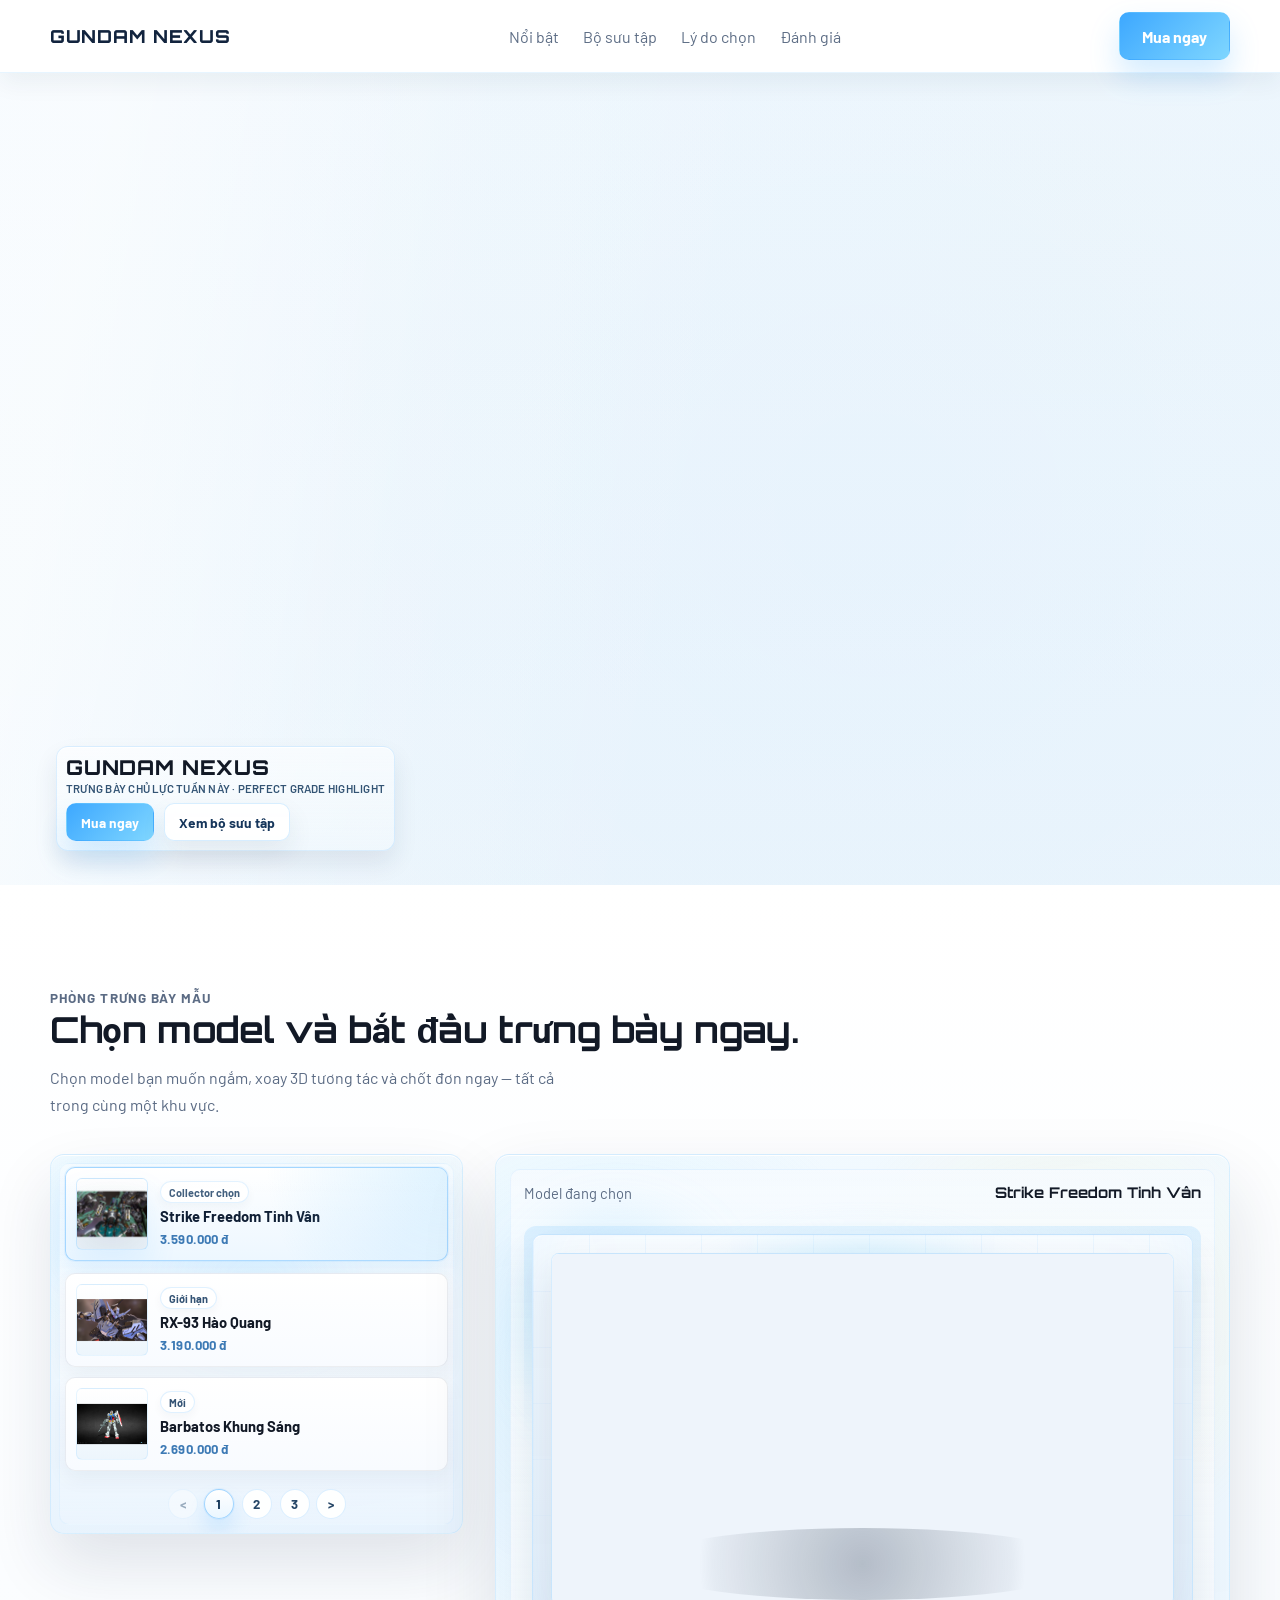
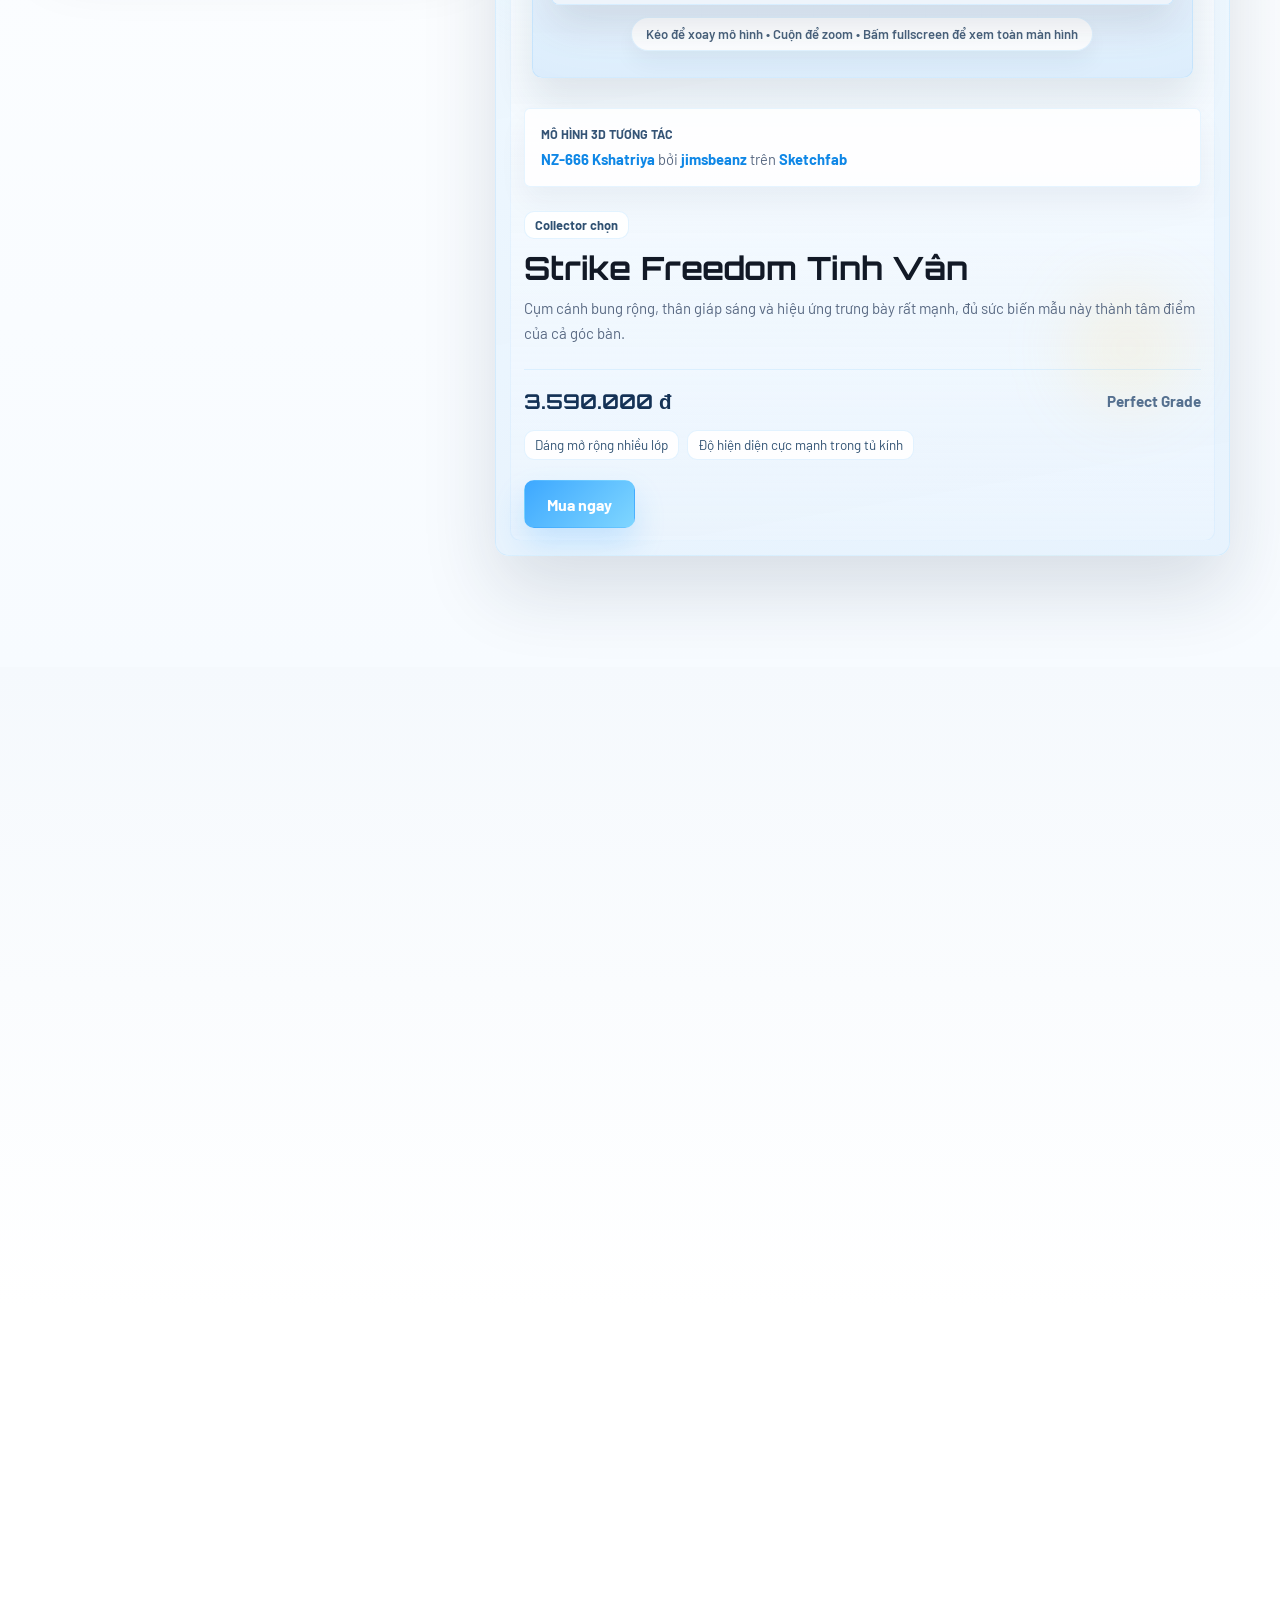
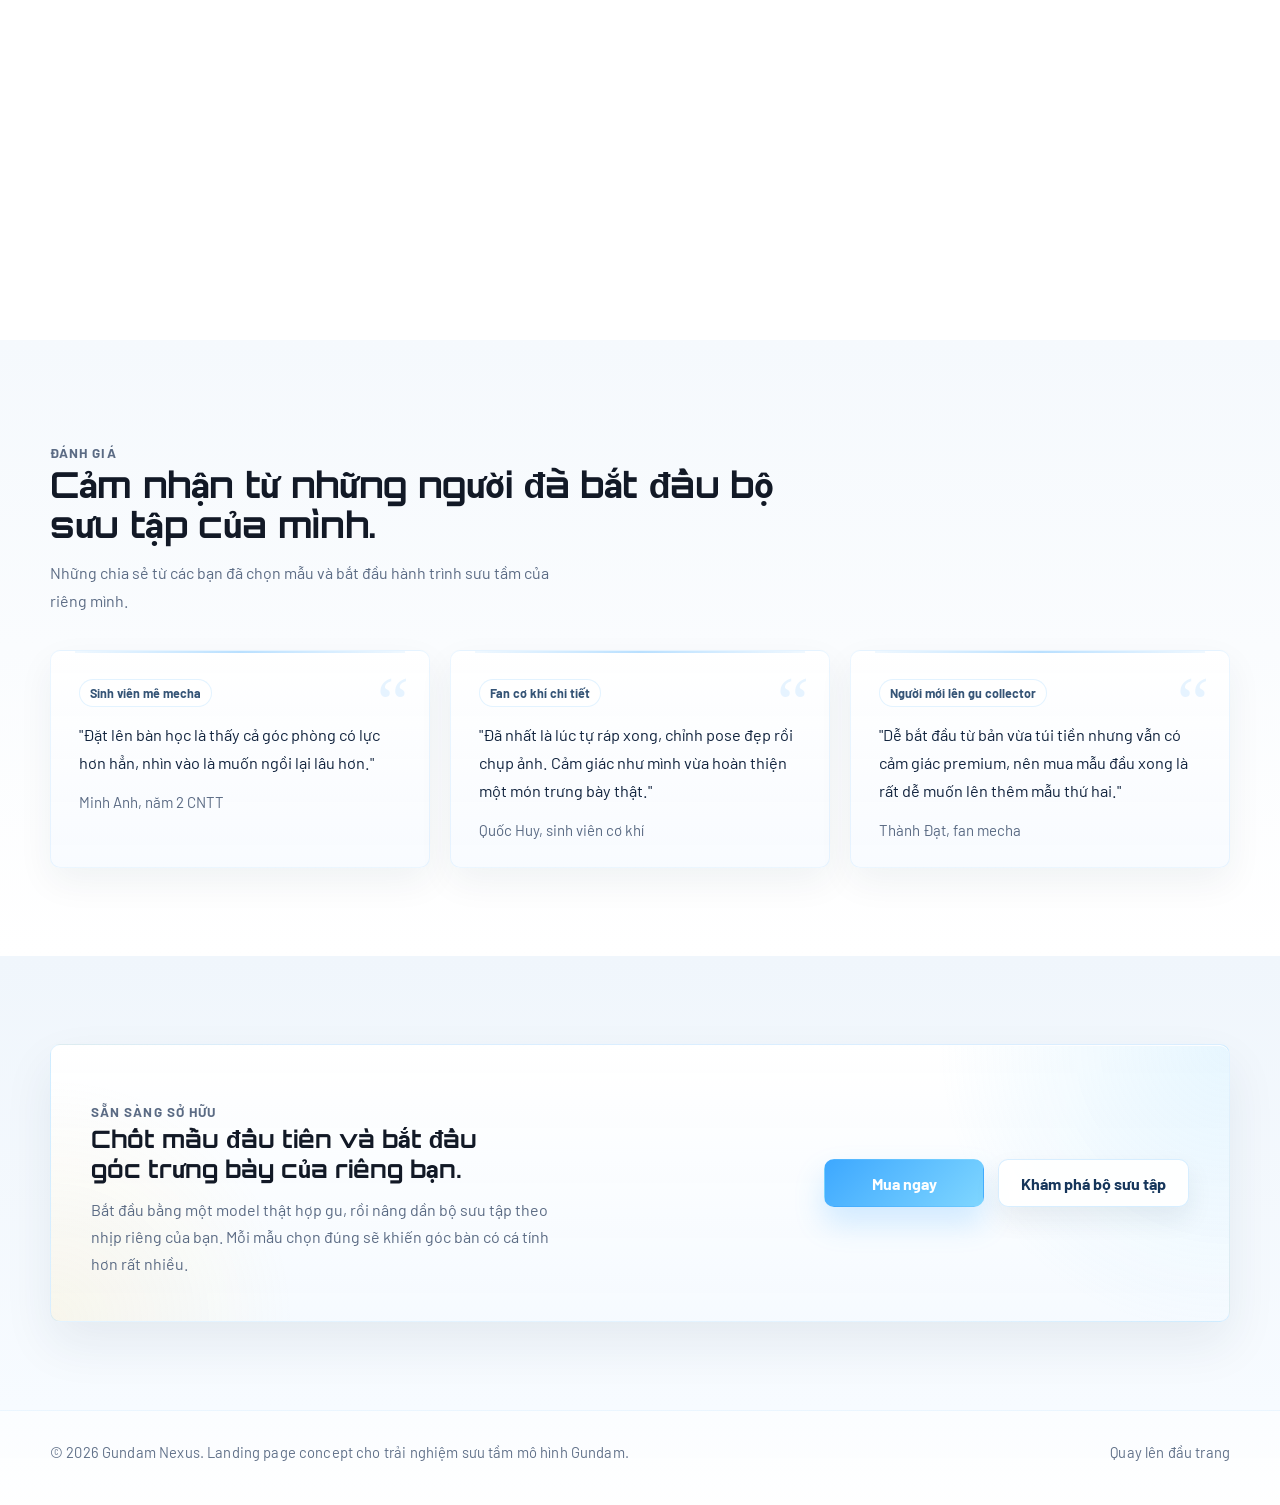
==== index.html @ eeaff1dd "Initial commit: Gundam Landing Page with full UI/UX polish" ====
<!DOCTYPE html>
<html lang="vi">
<head>
  <meta charset="UTF-8">
  <meta name="viewport" content="width=device-width, initial-scale=1.0">
  <meta name="description" content="Landing page trưng bày mô hình Gundam với phong cách futuristic, premium và đậm chất collector.">
  <title>Gundam Nexus | Premium Model Landing Page</title>
  <link rel="preconnect" href="https://fonts.googleapis.com">
  <link rel="preconnect" href="https://fonts.gstatic.com" crossorigin>
  <link href="https://fonts.googleapis.com/css2?family=Barlow:wght@400;500;600;700;800&family=Orbitron:wght@500;700;800&display=swap" rel="stylesheet">
  <link rel="stylesheet" href="./css/base.css">
  <link rel="stylesheet" href="./css/layout.css">
  <link rel="stylesheet" href="./css/components.css">
  <link rel="stylesheet" href="./css/animations.css">
  <link rel="stylesheet" href="./css/responsive.css">
</head>
<body>
  <div class="site-shell">
    <header class="site-header">
      <div class="container site-header__inner">
        <a class="brand" href="#hero">Gundam Nexus</a>
        <nav class="main-nav" aria-label="Điều hướng chính">
          <a href="#featured">Nổi bật</a>
          <a href="#collections">Bộ sưu tập</a>
          <a href="#benefits">Lý do chọn</a>
          <a href="#testimonials">Đánh giá</a>
        </nav>
        <a class="button button--primary" href="#cta">Mua ngay</a>
      </div>
    </header>

    <main>
      <section class="hero section" id="hero">
        <div class="container hero__grid">
          <div class="hero__cta-cluster" aria-label="Điều hướng nhanh Hero">
            <h1 class="hero__headline">Gundam Nexus</h1>
            <p class="hero__cta-meta">Trưng bày chủ lực tuần này · Perfect Grade Highlight</p>
            <div class="hero__actions">
              <a class="button button--primary" href="#cta">Mua ngay</a>
              <a class="button button--secondary" href="#collections">Xem bộ sưu tập</a>
            </div>
          </div>
        </div>

        <div class="hero__showcase-backdrop" aria-hidden="true">
          <iframe
            class="hero__showcase-iframe"
            title="Low Poly - Cybernetic Fenrir Son of Loki"
            frameborder="0"
            allowfullscreen
            mozallowfullscreen="true"
            webkitallowfullscreen="true"
            allow="autoplay; fullscreen; xr-spatial-tracking"
            xr-spatial-tracking
            execution-while-out-of-viewport
            execution-while-not-rendered
            web-share
            loading="lazy"
            referrerpolicy="strict-origin-when-cross-origin"
            src="https://sketchfab.com/models/04b059ecde0e46f2a2b7c4b62b49a3e3/embed?autostart=1&preload=1&ui_hint=0&scrollwheel=0"
          ></iframe>
        </div>

        <div class="hero__showcase-wash" aria-hidden="true"></div>
      </section>

      <section class="featured section" id="featured">
        <div class="container">
          <div class="section-heading product-section__heading">
            <p class="eyebrow">Phòng trưng bày mẫu</p>
            <h2>Chọn model và bắt đầu trưng bày ngay.</h2>
            <p>Chọn model bạn muốn ngắm, xoay 3D tương tác và chốt đơn ngay — tất cả trong cùng một khu vực.</p>
          </div>

          <div class="product-showroom">
            <div class="product-showroom__grid-panel">
              <div class="product-grid" id="product-grid" aria-label="Danh sách mô hình Gundam"></div>
              <nav class="product-pagination" aria-label="Điều hướng danh sách mô hình">
                <button class="product-pagination__arrow" id="product-page-prev" type="button" aria-label="Trang trước">&lt;</button>
                <div class="product-pagination__pages" id="product-pagination-pages" role="list" aria-label="Danh sách trang"></div>
                <button class="product-pagination__arrow" id="product-page-next" type="button" aria-label="Trang sau">&gt;</button>
              </nav>
            </div>

            <aside class="product-preview" id="product-preview" aria-live="polite">
              <div class="product-preview__frame">
                <div class="product-preview__glow product-preview__glow--blue"></div>
                <div class="product-preview__glow product-preview__glow--warm"></div>

                <div class="product-preview__header">
                  <span>Model đang chọn</span>
                  <strong id="preview-header-name">Strike Freedom Tinh Vân</strong>
                </div>

                <div class="product-preview__visual">
                  <div class="product-preview__stage">
                    <div class="product-preview__panel-lines"></div>
                    <div class="product-preview__spotlight"></div>

                    <div class="product-preview__viewer-shell sketchfab-embed-wrapper" id="preview-viewer-shell">
                      <div class="product-preview__viewer-frame">
                        <iframe
                          id="preview-iframe"
                          class="product-preview__iframe"
                          title="Mô hình 3D Strike Freedom Tinh Vân"
                          frameborder="0"
                          allowfullscreen
                          mozallowfullscreen="true"
                          webkitallowfullscreen="true"
                          allow="autoplay; fullscreen; xr-spatial-tracking"
                          xr-spatial-tracking
                          execution-while-out-of-viewport
                          execution-while-not-rendered
                          web-share
                          loading="lazy"
                          referrerpolicy="strict-origin-when-cross-origin"
                          src="https://sketchfab.com/models/b480398fadb747d282081b2176794a4b/embed?autostart=1&preload=1&ui_hint=0"
                        ></iframe>
                      </div>

                      <p class="product-preview__viewer-hint" id="preview-viewer-hint">
                        Kéo để xoay mô hình • Cuộn để zoom • Bấm fullscreen để xem toàn màn hình
                      </p>
                    </div>

                    <div class="product-preview__image-wrap" id="preview-image-wrap" hidden>
                      <img
                        id="preview-image"
                        class="product-preview__image"
                        src="./assets/images/inh_gundam_strike_freedom_perfect_grade_chinh_hang_bandai_viet_nam_hcm_b29d06c9d4d14e09b9af6a7d0535af48_grande.jpg"
                        alt="Mô hình Strike Freedom Tinh Vân"
                      >
                    </div>

                    <p class="product-preview__fallback-note" id="preview-fallback-note" hidden>
                      Chưa có model 3D thật sự khớp trên Sketchfab cho mẫu này. Tạm thời hiển thị ảnh tham chiếu để bạn vẫn xem bố cục trưng bày.
                    </p>
                  </div>
                </div>

                <div class="product-preview__source" id="preview-source">
                  <span class="product-preview__source-label">Mô hình 3D tương tác</span>
                  <p class="product-preview__source-text">
                    <a id="preview-source-model" href="https://sketchfab.com/3d-models/strike-freedom-gundam-b480398fadb747d282081b2176794a4b" target="_blank" rel="nofollow noopener noreferrer">Strike Freedom Gundam</a>
                    <span> bởi </span>
                    <a id="preview-source-author" href="https://sketchfab.com/ArnestoBarraca" target="_blank" rel="nofollow noopener noreferrer">512ui3</a>
                    <span> trên </span>
                    <a href="https://sketchfab.com" target="_blank" rel="nofollow noopener noreferrer">Sketchfab</a>
                  </p>
                </div>

                <div class="product-preview__info">
                  <span class="product-preview__tag" id="preview-tag">Collector chọn</span>
                  <h3 id="preview-name">Strike Freedom Tinh Vân</h3>
                  <p id="preview-description">
                    Cụm cánh bung rộng, thân giáp sáng và hiệu ứng trưng bày rất mạnh, đủ sức biến mẫu này thành tâm điểm của cả góc bàn.
                  </p>

                  <div class="product-preview__price-row">
                    <strong id="preview-price">3.590.000 đ</strong>
                    <span id="preview-grade">Perfect Grade</span>
                  </div>

                  <div class="product-preview__meta">
                    <span id="preview-series">Dáng mở rộng nhiều lớp</span>
                    <span id="preview-highlight">Độ hiện diện cực mạnh trong tủ kính</span>
                  </div>

                  <a class="button button--primary product-preview__button" id="preview-buy" href="#cta">Mua ngay</a>
                </div>
              </div>
            </aside>
          </div>
        </div>
      </section>

      <section class="collections section" id="collections">
        <div class="container">
          <div class="section-heading">
            <p class="eyebrow">Các cấp độ sưu tập</p>
            <h2>Chọn cấp độ phù hợp với cách bạn muốn bắt đầu bộ sưu tập.</h2>
            <p>Từ bản vào nhanh cho sinh viên mới chơi đến những mẫu lên kệ cực đẹp dành cho người thích trưng bày lâu dài.</p>
          </div>

          <div class="collection-grid">
            <article class="info-card">
              <span class="info-card__label">Khởi động nhanh</span>
              <h3>Entry Grade</h3>
              <p>Dễ lắp ráp, chi phí dễ vào và đủ đẹp để bắt đầu bộ sưu tập đầu tiên mà không thấy bị quá tay.</p>
            </article>
            <article class="info-card">
              <span class="info-card__label">Cân bằng đẹp giá</span>
              <h3>High Grade</h3>
              <p>Cân bằng rất tốt giữa độ đẹp, mức giá và khả năng lên kệ lâu dài, hợp gu nâng cấp dần từng mẫu.</p>
            </article>
            <article class="info-card">
              <span class="info-card__label">Lên gu collector</span>
              <h3>Master Grade</h3>
              <p>Chi tiết sâu, khung xương rõ và cảm giác hoàn thiện đủ mạnh để góc trưng bày nhìn cao cấp hơn hẳn.</p>
            </article>
            <article class="info-card">
              <span class="info-card__label">Tâm điểm showcase</span>
              <h3>Perfect Grade</h3>
              <p>Phiên bản dành cho người muốn một mẫu thật sự nổi bật, đặt lên là cả bàn học có cảm giác như showcase riêng.</p>
            </article>
          </div>
        </div>
      </section>

      <section class="benefits section" id="benefits">
        <div class="container">
          <div class="section-heading">
            <p class="eyebrow">Lý do chọn</p>
            <h2>Lý do khiến fan mecha muốn chốt đơn nhanh hơn.</h2>
            <p>Không chỉ là mô hình để chơi, đây còn là món trưng bày có khả năng nâng hẳn cảm giác của không gian riêng.</p>
          </div>

          <div class="benefit-list">
            <article class="benefit-item">
              <span class="benefit-item__index">01</span>
              <h3>Visual lên kệ rất mạnh</h3>
              <p>Model đặt vào góc học tập hoặc làm việc là có điểm nhấn ngay, không cần thêm quá nhiều đồ trang trí phụ.</p>
            </article>
            <article class="benefit-item">
              <span class="benefit-item__index">02</span>
              <h3>Phù hợp nhiều ngân sách</h3>
              <p>Nhiều cấp độ giá để sinh viên dễ bắt đầu, rồi nâng dần lên các mẫu collector mà không bị gãy mạch đam mê.</p>
            </article>
            <article class="benefit-item">
              <span class="benefit-item__index">03</span>
              <h3>Trải nghiệm lắp ráp đáng nhớ</h3>
              <p>Cảm giác hoàn thiện từng chi tiết rồi dựng mẫu lên kệ luôn cho một kiểu thỏa mãn rất riêng mà ảnh online không thay thế được.</p>
            </article>
          </div>
        </div>
      </section>

      <section class="testimonials section" id="testimonials">
        <div class="container">
          <div class="section-heading">
            <p class="eyebrow">Đánh giá</p>
            <h2>Cảm nhận từ những người đã bắt đầu bộ sưu tập của mình.</h2>
            <p>Những chia sẻ từ các bạn đã chọn mẫu và bắt đầu hành trình sưu tầm của riêng mình.</p>
          </div>

          <div class="testimonial-grid">
            <blockquote class="quote-card">
              <span class="quote-card__label">Sinh viên mê mecha</span>
              <p>"Đặt lên bàn học là thấy cả góc phòng có lực hơn hẳn, nhìn vào là muốn ngồi lại lâu hơn."</p>
              <footer>Minh Anh, năm 2 CNTT</footer>
            </blockquote>
            <blockquote class="quote-card">
              <span class="quote-card__label">Fan cơ khí chi tiết</span>
              <p>"Đã nhất là lúc tự ráp xong, chỉnh pose đẹp rồi chụp ảnh. Cảm giác như mình vừa hoàn thiện một món trưng bày thật."</p>
              <footer>Quốc Huy, sinh viên cơ khí</footer>
            </blockquote>
            <blockquote class="quote-card">
              <span class="quote-card__label">Người mới lên gu collector</span>
              <p>"Dễ bắt đầu từ bản vừa túi tiền nhưng vẫn có cảm giác premium, nên mua mẫu đầu xong là rất dễ muốn lên thêm mẫu thứ hai."</p>
              <footer>Thành Đạt, fan mecha</footer>
            </blockquote>
          </div>
        </div>
      </section>

      <section class="cta section" id="cta">
        <div class="container cta__inner">
          <div class="cta__content">
            <p class="eyebrow">Sẵn sàng sở hữu</p>
            <h2>Chốt mẫu đầu tiên và bắt đầu góc trưng bày của riêng bạn.</h2>
            <p>Bắt đầu bằng một model thật hợp gu, rồi nâng dần bộ sưu tập theo nhịp riêng của bạn. Mỗi mẫu chọn đúng sẽ khiến góc bàn có cá tính hơn rất nhiều.</p>
          </div>

          <div class="cta__actions">
            <a class="button button--primary button--large" href="#featured">Mua ngay</a>
            <a class="button button--secondary button--large" href="#collections">Khám phá bộ sưu tập</a>
          </div>
        </div>
      </section>
    </main>

    <footer class="site-footer">
      <div class="container site-footer__inner">
        <p>© 2026 Gundam Nexus. Landing page concept cho trải nghiệm sưu tầm mô hình Gundam.</p>
        <a href="#hero">Quay lên đầu trang</a>
      </div>
    </footer>
  </div>

  <script src="./data/products.js"></script>
  <script src="./js/main.js"></script>
  <script src="./js/slider.js"></script>
  <script src="./js/scroll-effects.js"></script>
</body>
</html>
---- css/base.css ----
:root {
  --bg-primary: #f5f9fc;
  --bg-secondary: #eaf2f9;
  --surface: rgba(255, 255, 255, 0.9);
  --surface-strong: #ffffff;
  --border-soft: rgba(18, 36, 62, 0.12);
  --text-primary: #121926;
  --text-secondary: #5b6b84;
  --accent-blue: #3da8ff;
  --accent-red: #ff6b6b;
  --accent-violet: #7f9bff;
  --accent-glow: rgba(61, 168, 255, 0.22);
  --shadow-strong: 0 20px 50px rgba(18, 36, 62, 0.12);
  --radius-sm: 6px;
  --radius-md: 10px;
  --radius-lg: 14px;
  --container-width: 1180px;
  --font-display: "Orbitron", sans-serif;
  --font-body: "Barlow", sans-serif;
  --transition-base: 220ms ease;
}

*,
*::before,
*::after {
  box-sizing: border-box;
}

html {
  scroll-behavior: smooth;
}

body {
  margin: 0;
  min-width: 320px;
  font-family: var(--font-body);
  color: var(--text-primary);
  background:
    radial-gradient(circle at top right, rgba(61, 168, 255, 0.16), transparent 28%),
    radial-gradient(circle at left center, rgba(255, 210, 112, 0.1), transparent 22%),
    var(--bg-primary);
}

img {
  display: block;
  max-width: 100%;
}

a {
  color: inherit;
  text-decoration: none;
}

button,
input,
textarea,
select {
  font: inherit;
}

ul {
  margin: 0;
  padding: 0;
  list-style: none;
}

h1,
h2,
h3,
p,
blockquote {
  margin: 0;
}
---- css/layout.css ----
.site-shell {
  position: relative;
  overflow: hidden;
  background:
    linear-gradient(180deg, #ffffff 0%, #f7fbff 42%, #ffffff 100%);
  color: #121926;
}

.container {
  width: min(calc(100% - 32px), var(--container-width));
  margin: 0 auto;
}

.section {
  padding: 88px 0;
}

.site-header {
  position: sticky;
  top: 0;
  z-index: 30;
  backdrop-filter: blur(14px);
  background: rgba(255, 255, 255, 0.86);
  border-bottom: 1px solid rgba(61, 168, 255, 0.12);
  box-shadow: 0 10px 24px rgba(24, 45, 73, 0.06);
}

.site-header__inner,
.site-footer__inner,
.cta__inner {
  display: flex;
  align-items: center;
  justify-content: space-between;
  gap: 24px;
}

.site-header__inner {
  min-height: 72px;
}

.hero__grid,
.product-grid,
.collection-grid,
.testimonial-grid,
.benefit-list {
  display: grid;
  gap: 24px;
}

.hero__grid {
  grid-template-columns: minmax(0, 1fr);
  align-items: end;
  min-height: calc(100vh - 88px);
  padding: 0 0 28px;
}

.product-showroom {
  display: grid;
  grid-template-columns: minmax(0, 0.72fr) minmax(370px, 1.28fr);
  align-items: start;
  gap: 32px;
  margin-bottom: 22px;
}

.product-grid {
  grid-template-columns: 1fr;
  gap: 10px;
}

.collection-grid {
  grid-template-columns: repeat(4, minmax(0, 1fr));
}

.benefit-list {
  grid-template-columns: repeat(3, minmax(0, 1fr));
}

.testimonial-grid {
  grid-template-columns: repeat(3, minmax(0, 1fr));
}

.site-footer {
  border-top: 1px solid rgba(61, 168, 255, 0.1);
  padding: 32px 0 44px;
  background:
    linear-gradient(180deg, rgba(247, 251, 255, 0.6), rgba(255, 255, 255, 0.96));
}

.cta__actions {
  flex-shrink: 0;
}
---- css/components.css ----
.brand,
.hero__title,
.hero__display-card h2,
.product-preview__info h3,
.section-heading h2,
.cta h2 {
  font-family: var(--font-display), var(--font-body), sans-serif;
}

.brand {
  color: #12243e;
  font-size: 1.12rem;
  font-weight: 800;
  letter-spacing: 0.04em;
  text-transform: uppercase;
}

.main-nav {
  display: flex;
  align-items: center;
  gap: 24px;
  color: #5d6d85;
}

.main-nav a {
  transition: color var(--transition-base);
}

.main-nav a:hover,
.site-footer a:hover {
  color: #2a92eb;
}

.eyebrow {
  margin-bottom: 0;
  color: #3da8ff;
  font-size: 0.84rem;
  font-weight: 700;
  letter-spacing: 0.08em;
  text-transform: uppercase;
}

.button {
  position: relative;
  display: inline-flex;
  align-items: center;
  justify-content: center;
  min-height: 48px;
  padding: 0 22px;
  border: 1px solid transparent;
  border-radius: var(--radius-md);
  overflow: hidden;
  font-weight: 700;
  transform-origin: center;
  transition:
    transform 220ms cubic-bezier(0.22, 1, 0.36, 1),
    box-shadow 260ms ease,
    border-color 220ms ease,
    background-color 220ms ease,
    color 220ms ease;
}

.button:hover {
  transform: translateY(-2px) scale(1.02);
}

.button:active {
  transform: translateY(0) scale(0.985);
}

.button:focus-visible {
  outline: 2px solid rgba(61, 168, 255, 0.45);
  outline-offset: 2px;
}

.button--primary {
  color: #ffffff;
  background: linear-gradient(135deg, #3da8ff, #7fd6ff);
  box-shadow: 0 16px 30px rgba(61, 168, 255, 0.22);
}

.button--primary:hover {
  box-shadow: 0 20px 38px rgba(61, 168, 255, 0.28);
}

.button--secondary {
  color: #16365b;
  border-color: rgba(61, 168, 255, 0.2);
  background: rgba(255, 255, 255, 0.9);
  box-shadow: 0 12px 26px rgba(24, 45, 73, 0.08);
}

.button--secondary:hover {
  box-shadow: 0 16px 30px rgba(61, 168, 255, 0.14);
}

.button--ghost {
  color: #16365b;
  border-color: transparent;
  background: transparent;
}

.button--ghost:hover {
  color: #0f87e6;
  box-shadow: 0 12px 24px rgba(61, 168, 255, 0.08);
}

.button--large {
  min-width: 160px;
}

.hero {
  position: relative;
  width: 100%;
  margin: 0;
  min-height: calc(100vh - 88px);
  padding: 0;
  border: 0;
  border-radius: 0;
  overflow: hidden;
  background:
    radial-gradient(circle at top left, rgba(126, 203, 255, 0.3), transparent 28%),
    radial-gradient(circle at 84% 18%, rgba(255, 210, 112, 0.18), transparent 18%),
    linear-gradient(180deg, #ffffff 0%, #f5faff 58%, #edf5fb 100%);
  color: #121926;
}

.hero::after {
  content: "";
  position: absolute;
  inset: 0;
  z-index: 1;
  pointer-events: none;
  background:
    linear-gradient(100deg, rgba(255, 255, 255, 0.62) 8%, rgba(255, 255, 255, 0.14) 34%, rgba(255, 255, 255, 0) 56%),
    linear-gradient(180deg, rgba(247, 252, 255, 0.08), rgba(247, 252, 255, 0.3));
}

.hero__showcase-backdrop {
  position: absolute;
  inset: 0;
  z-index: 0;
  border-radius: inherit;
  overflow: hidden;
  background: linear-gradient(180deg, rgba(233, 244, 253, 0.95), rgba(222, 238, 251, 0.92));
}

.hero__showcase-iframe {
  display: block;
  width: 100%;
  height: 100%;
  border: 0;
  border-radius: inherit;
  transform: scale(1.03);
  transform-origin: center;
}

.hero__showcase-wash {
  position: absolute;
  inset: 0;
  z-index: 1;
  pointer-events: none;
  background:
    radial-gradient(circle at 68% 54%, rgba(255, 255, 255, 0), rgba(255, 255, 255, 0.14) 72%),
    linear-gradient(110deg, rgba(236, 247, 255, 0.28) 4%, rgba(236, 247, 255, 0.08) 34%, rgba(236, 247, 255, 0) 60%);
}

.hero__grid,
.hero__cta-cluster {
  animation: heroFadeIn 620ms ease both;
}

.hero__grid {
  position: relative;
  z-index: 2;
  pointer-events: none;
}

.hero__cta-cluster {
  width: max-content;
  max-width: 100%;
  margin-left: 6px;
  margin-top: auto;
  margin-bottom: 6px;
  padding: 9px;
  border: 1px solid rgba(61, 168, 255, 0.16);
  border-radius: 12px;
  background: linear-gradient(180deg, rgba(255, 255, 255, 0.56), rgba(245, 251, 255, 0.42));
  box-shadow:
    0 12px 24px rgba(24, 45, 73, 0.09),
    inset 0 1px 0 rgba(255, 255, 255, 0.9);
  backdrop-filter: none;
  animation-delay: 120ms;
  pointer-events: auto;
}

.hero__cta-meta {
  margin: 0;
  color: #335474;
  font-size: 0.72rem;
  font-weight: 600;
  letter-spacing: 0.02em;
  text-transform: uppercase;
}

.hero__headline {
  margin: 0 0 2px;
  color: #121926;
  font-family: var(--font-display), var(--font-body), sans-serif;
  font-size: clamp(1.1rem, 1.6vw, 1.4rem);
  font-weight: 800;
  letter-spacing: 0.04em;
  text-transform: uppercase;
  line-height: 1.1;
}

.hero__status-row {
  display: flex;
  align-items: center;
  flex-wrap: wrap;
  gap: 12px;
  margin-bottom: 18px;
}

.hero__status-pill,
.hero__display-meta span,
.product-preview__meta span,
.product-preview__tag,
.info-card,
.benefit-item,
.quote-card,
.cta__inner {
  border: 1px solid rgba(61, 168, 255, 0.14);
  border-radius: var(--radius-md);
  background: rgba(255, 255, 255, 0.92);
}

.hero__status-pill {
  display: inline-flex;
  align-items: center;
  min-height: 34px;
  padding: 0 14px;
  color: #4d5d76;
  font-size: 0.92rem;
  box-shadow: 0 10px 22px rgba(61, 168, 255, 0.08);
}

.hero__title {
  max-width: 13ch;
  margin-top: 12px;
  color: #121926;
  font-size: clamp(2rem, 4.1vw, 4rem);
  line-height: 0.98;
  text-transform: uppercase;
}

.hero__text,
.section-heading p,
.benefit-item p,
.info-card p,
.quote-card footer,
.product-card__description,
.site-footer {
  color: #5b6b84;
}

.hero__text {
  max-width: 38ch;
  margin-top: 10px;
  font-size: 0.96rem;
  line-height: 1.58;
}

.hero__actions {
  display: flex;
  flex-wrap: nowrap;
  gap: 10px;
  margin-top: 8px;
}

.hero__cta-cluster .button {
  min-height: 38px;
  padding: 0 14px;
  border-radius: 10px;
  font-size: 0.86rem;
}

.hero__note {
  max-width: 50ch;
  margin-top: 18px;
  color: #567089;
  font-size: 0.98rem;
  line-height: 1.68;
}

.hero__stats {
  display: flex;
  flex-wrap: wrap;
  gap: 28px;
  margin-top: 28px;
}

.hero__stats strong,
.product-preview__price-row strong {
  display: block;
  font-family: var(--font-display), var(--font-body), sans-serif;
}

.hero__stats strong {
  margin-bottom: 6px;
  color: #121926;
  font-size: 1.36rem;
}

.hero__stats span {
  color: #5a6982;
}

.hero__display-frame,
.product-showroom__grid-panel,
.product-preview__frame {
  position: relative;
  overflow: hidden;
  border-radius: var(--radius-lg);
  box-shadow:
    0 22px 56px rgba(24, 45, 73, 0.1),
    inset 0 1px 0 rgba(255, 255, 255, 0.86);
}

.hero__display-frame {
  min-height: 620px;
  padding: 18px;
  border: 1px solid rgba(61, 168, 255, 0.18);
  background:
    linear-gradient(180deg, rgba(255, 255, 255, 0.96), rgba(242, 248, 255, 0.94)),
    #ffffff;
}

.hero__display-header {
  display: flex;
  align-items: center;
  justify-content: space-between;
  gap: 16px;
  min-height: 44px;
  padding: 0 12px;
  border: 1px solid rgba(61, 168, 255, 0.16);
  border-radius: 10px;
  background: linear-gradient(180deg, rgba(255, 255, 255, 0.92), rgba(236, 245, 253, 0.86));
  box-shadow: 0 10px 22px rgba(24, 45, 73, 0.06);
  color: #5b6b84;
  font-size: 0.88rem;
}

.hero__display-header strong {
  color: #121926;
  font-family: var(--font-display), var(--font-body), sans-serif;
}


.hero__showcase-panel {
  display: none;
}

.hero__showcase-badge {
  position: static;
  margin-top: 14px;
  display: inline-flex;
  align-items: center;
  min-height: 32px;
  padding: 0 12px;
  border: 1px solid rgba(61, 168, 255, 0.16);
  border-radius: 999px;
  background: rgba(255, 255, 255, 0.92);
  color: #2f5172;
  font-size: 0.8rem;
  font-weight: 700;
  box-shadow: 0 10px 24px rgba(24, 45, 73, 0.08);
}

.hero__showcase-image-wrap,
.hero__showcase-image,
.hero__showcase-specs {
  display: none;
}

.hero__display-glow {
  position: absolute;
  border-radius: 50%;
  filter: none;
}

.hero__display-glow--blue {
  top: 94px;
  left: 36px;
  width: 180px;
  height: 180px;
  background: rgba(126, 203, 255, 0.22);
}

.hero__display-glow--gold {
  right: 46px;
  top: 168px;
  width: 120px;
  height: 120px;
  background: rgba(255, 205, 91, 0.12);
}

.featured {
  background: linear-gradient(180deg, #ffffff 0%, #f7fbff 100%);
}

.product-section__heading {
  max-width: 680px;
  margin-bottom: 40px;
}

.product-section__heading p {
  margin-top: 16px;
}

.product-showroom__grid-panel,
.product-preview__frame {
  border: 1px solid rgba(61, 168, 255, 0.12);
}

.product-showroom__grid-panel {
  --panel-accent-soft: rgba(123, 208, 255, 0.2);
  --panel-warm-soft: rgba(255, 205, 91, 0.12);
  display: grid;
  gap: 10px;
  padding: 14px;
  isolation: isolate;
  background:
    radial-gradient(circle at 78% 16%, rgba(255, 225, 153, 0.14), transparent 24%),
    radial-gradient(circle at 16% 22%, rgba(147, 214, 255, 0.18), transparent 30%),
    linear-gradient(170deg, rgba(242, 250, 255, 0.98), rgba(230, 242, 253, 0.96));
  box-shadow:
    0 30px 64px rgba(24, 45, 73, 0.12),
    inset 0 1px 0 rgba(255, 255, 255, 0.9);
}

.product-showroom__grid-panel::before,
.product-showroom__grid-panel::after {
  content: "";
  position: absolute;
  pointer-events: none;
  z-index: 0;
}

.product-showroom__grid-panel::before {
  inset: 8px;
  border: 1px solid rgba(61, 168, 255, 0.06);
  border-radius: var(--radius-md);
  background:
    linear-gradient(180deg, rgba(61, 168, 255, 0.04), rgba(255, 255, 255, 0) 34%),
    linear-gradient(180deg, rgba(255, 255, 255, 0.9), rgba(240, 247, 255, 0.4));
}

.product-showroom__grid-panel::after {
  left: 18%;
  right: 18%;
  top: 60px;
  height: 150px;
  border-radius: 50%;
  background: radial-gradient(circle, var(--panel-accent-soft), transparent 74%);
  filter: blur(16px);
  opacity: 0.62;
}

.product-showroom__grid-panel > * {
  position: relative;
  z-index: 1;
}

.product-grid.is-page-switching {
  pointer-events: none;
}

.product-grid.is-page-switching.is-forward {
  animation: productPageSwapForward 340ms cubic-bezier(0.22, 1, 0.36, 1);
}

.product-grid.is-page-switching.is-backward {
  animation: productPageSwapBackward 340ms cubic-bezier(0.22, 1, 0.36, 1);
}

.product-pagination {
  display: flex;
  align-items: center;
  justify-content: center;
  gap: 6px;
  margin-top: 8px;
}

.product-pagination__arrow,
.product-pagination__page {
  min-width: 30px;
  height: 30px;
  border: 1px solid rgba(61, 168, 255, 0.18);
  border-radius: 999px;
  background: rgba(255, 255, 255, 0.92);
  color: #264667;
  font-size: 0.82rem;
  font-weight: 700;
  transition:
    transform 180ms ease,
    border-color 220ms ease,
    box-shadow 220ms ease,
    background-color 220ms ease,
    color 220ms ease;
}

.product-pagination__arrow:hover:not(:disabled),
.product-pagination__page:hover {
  transform: translateY(-2px);
  border-color: rgba(61, 168, 255, 0.34);
  box-shadow: 0 10px 20px rgba(24, 45, 73, 0.1);
}

.product-pagination__arrow:disabled {
  cursor: not-allowed;
  opacity: 0.42;
}

.product-pagination__pages {
  display: flex;
  align-items: center;
  gap: 8px;
}

.product-pagination__page.is-current {
  border-color: rgba(61, 168, 255, 0.46);
  background: linear-gradient(180deg, #ffffff 0%, #eaf6ff 100%);
  color: #103356;
  box-shadow:
    0 12px 20px rgba(61, 168, 255, 0.18),
    0 0 0 1px rgba(61, 168, 255, 0.08);
}

@keyframes productPageSwapForward {
  from {
    opacity: 0;
    transform: translateX(14px);
  }

  to {
    opacity: 1;
    transform: translateX(0);
  }
}

@keyframes productPageSwapBackward {
  from {
    opacity: 0;
    transform: translateX(-14px);
  }

  to {
    opacity: 1;
    transform: translateX(0);
  }
}

.product-card {
  position: relative;
  isolation: isolate;
  display: grid;
  grid-template-columns: 72px 1fr;
  align-items: center;
  gap: 12px;
  width: 100%;
  padding: 10px;
  border: 1px solid rgba(20, 42, 78, 0.08);
  border-radius: var(--radius-md);
  background: linear-gradient(180deg, #ffffff 0%, #f8fbff 100%);
  box-shadow: 0 8px 20px rgba(20, 42, 78, 0.05);
  backface-visibility: hidden;
  cursor: pointer;
  text-align: left;
  overflow: hidden;
  transition:
    transform 260ms cubic-bezier(0.22, 1, 0.36, 1),
    box-shadow 320ms ease,
    border-color 280ms ease,
    background-color 280ms ease;
}

.product-card::before {
  content: "";
  position: absolute;
  left: var(--ripple-x, 50%);
  top: var(--ripple-y, 50%);
  width: 12px;
  height: 12px;
  border-radius: 50%;
  transform: translate(-50%, -50%) scale(0);
  background: var(--card-accent-soft, rgba(123, 208, 255, 0.2));
  opacity: 0;
  pointer-events: none;
  z-index: 0;
}

.product-card::after {
  content: "";
  position: absolute;
  inset: 0;
  background:
    radial-gradient(circle at top right, var(--card-accent-soft, rgba(123, 208, 255, 0.18)), transparent 46%),
    linear-gradient(180deg, rgba(255, 255, 255, 0.18), transparent 48%);
  opacity: 0;
  transition: opacity 260ms ease;
  pointer-events: none;
  z-index: 0;
}

.product-card:hover {
  transform: translateY(-4px) scale(1.005);
  border-color: rgba(61, 168, 255, 0.32);
  box-shadow:
    0 16px 32px rgba(20, 42, 78, 0.1),
    0 0 0 1px rgba(61, 168, 255, 0.08);
}

.product-card:hover::after,
.product-card.is-active::after {
  opacity: 1;
}

.product-card.is-active {
  transform: translateY(-2px);
  border-color: rgba(61, 168, 255, 0.42);
  background: linear-gradient(180deg, #ffffff 0%, #edf7ff 100%);
  box-shadow:
    0 14px 28px rgba(61, 168, 255, 0.14),
    0 0 0 1px rgba(61, 168, 255, 0.08);
}

.product-card.is-rippling::before {
  animation: cardRipple 560ms ease-out;
}

.product-card.is-pressing {
  transform: translateY(-2px) scale(0.985);
  transition-duration: 120ms;
}

.product-card:focus-visible {
  outline: 2px solid rgba(61, 168, 255, 0.55);
  outline-offset: 2px;
}

.product-card__media {
  position: relative;
  display: block;
  width: 72px;
  height: 72px;
  flex-shrink: 0;
  border: 1px solid rgba(61, 168, 255, 0.12);
  border-radius: var(--radius-sm);
  background:
    linear-gradient(180deg, rgba(255, 255, 255, 0.96), rgba(236, 245, 252, 0.96));
  overflow: hidden;
  transition:
    border-color 240ms ease,
    box-shadow 280ms ease;
}

.product-card:hover .product-card__media,
.product-card.is-active .product-card__media {
  border-color: rgba(61, 168, 255, 0.24);
  box-shadow: 0 16px 30px rgba(61, 168, 255, 0.1);
}

.product-card__image {
  width: 100%;
  height: 100%;
  padding: 0;
  object-fit: contain;
  transition:
    transform 260ms cubic-bezier(0.22, 1, 0.36, 1),
    filter 260ms ease;
}

.product-card:hover .product-card__image,
.product-card.is-active .product-card__image {
  transform: scale(1.04);
  filter: drop-shadow(0 14px 18px rgba(24, 45, 73, 0.12));
}

.product-card__body {
  position: relative;
  display: flex;
  flex-direction: column;
  gap: 4px;
  min-width: 0;
}

.product-card__tag {
  position: static;
  display: inline-flex;
  align-items: center;
  align-self: flex-start;
  min-height: 22px;
  padding: 0 8px;
  border: 1px solid rgba(61, 168, 255, 0.16);
  border-radius: 999px;
  background: rgba(255, 255, 255, 0.94);
  color: #345374;
  font-size: 0.68rem;
  font-weight: 700;
  box-shadow: 0 4px 10px rgba(20, 42, 78, 0.04);
}

.product-card__name {
  color: #121926;
  font-size: 0.92rem;
  font-weight: 700;
  line-height: 1.3;
  min-width: 0;
  overflow: hidden;
  text-overflow: ellipsis;
  white-space: nowrap;
  transition: color 220ms ease;
}

.product-card__price {
  color: #3d7ab5;
  font-size: 0.82rem;
  font-weight: 700;
  letter-spacing: 0.01em;
}

.product-card:hover .product-card__name,
.product-card.is-active .product-card__name {
  color: #0f1e34;
}

.product-preview {
  position: sticky;
  top: 96px;
}

.product-preview__frame {
  --preview-accent: #7bd0ff;
  --preview-accent-soft: rgba(123, 208, 255, 0.22);
  --preview-warm-soft: rgba(255, 205, 91, 0.12);
  padding: 28px;
  isolation: isolate;
  background:
    radial-gradient(circle at 78% 16%, rgba(255, 225, 153, 0.2), transparent 24%),
    radial-gradient(circle at 16% 22%, rgba(147, 214, 255, 0.24), transparent 30%),
    linear-gradient(170deg, rgba(242, 250, 255, 0.98), rgba(230, 242, 253, 0.96));
  box-shadow:
    0 34px 76px rgba(24, 45, 73, 0.14),
    inset 0 1px 0 rgba(255, 255, 255, 0.9);
}

.product-preview__frame::before,
.product-preview__frame::after {
  content: "";
  position: absolute;
  pointer-events: none;
  z-index: 0;
}

.product-preview__frame::before {
  inset: 14px;
  border: 1px solid rgba(61, 168, 255, 0.08);
  border-radius: var(--radius-md);
  background:
    linear-gradient(180deg, rgba(61, 168, 255, 0.04), rgba(255, 255, 255, 0) 34%),
    linear-gradient(180deg, rgba(255, 255, 255, 0.9), rgba(240, 247, 255, 0.4));
}

.product-preview__frame::after {
  left: 16%;
  right: 16%;
  top: 84px;
  height: 246px;
  border-radius: 50%;
  background: radial-gradient(circle, rgba(170, 224, 255, 0.62), transparent 74%);
  filter: blur(20px);
  opacity: 0.88;
}

.product-preview__glow {
  position: absolute;
  border-radius: 50%;
  filter: blur(30px);
  pointer-events: none;
}

.product-preview__glow--blue {
  top: 68px;
  left: 28px;
  width: 184px;
  height: 184px;
  background: var(--preview-accent-soft);
}

.product-preview__glow--warm {
  right: 38px;
  bottom: 144px;
  width: 126px;
  height: 126px;
  background: var(--preview-warm-soft);
}

.product-preview__header,
.product-preview__visual,
.product-preview__info {
  position: relative;
  z-index: 1;
}

.product-preview__header {
  display: flex;
  align-items: center;
  justify-content: space-between;
  gap: 16px;
  color: #5d6d85;
  font-size: 0.92rem;
}

.product-preview__header strong {
  color: #121926;
  font-family: var(--font-display), var(--font-body), sans-serif;
}

.product-preview__visual {
  margin-top: 24px;
  padding: 8px;
  border-radius: calc(var(--radius-md) + 2px);
  background:
    linear-gradient(180deg, rgba(122, 200, 255, 0.2), rgba(255, 255, 255, 0) 48%),
    radial-gradient(circle at 50% 12%, rgba(255, 255, 255, 0.7), transparent 58%);
}

.product-preview__stage {
  position: relative;
  min-height: 444px;
  border: 1px solid rgba(61, 168, 255, 0.2);
  border-radius: var(--radius-md);
  background:
    linear-gradient(180deg, rgba(248, 252, 255, 0.99), rgba(231, 242, 252, 0.97));
  box-shadow:
    inset 0 1px 0 rgba(255, 255, 255, 0.92),
    inset 0 -44px 72px rgba(61, 168, 255, 0.08),
    0 22px 38px rgba(24, 45, 73, 0.1);
  overflow: hidden;
}

.product-preview__panel-lines {
  position: absolute;
  inset: 0;
  background:
    linear-gradient(rgba(61, 168, 255, 0.07) 1px, transparent 1px),
    linear-gradient(90deg, rgba(61, 168, 255, 0.07) 1px, transparent 1px);
  background-size: 56px 56px;
  mask-image: linear-gradient(180deg, rgba(0, 0, 0, 0.9), transparent 90%);
}

.product-preview__spotlight {
  position: absolute;
  left: 50%;
  top: 8px;
  width: 78%;
  height: 70%;
  border-radius: 50%;
  transform: translateX(-50%);
  background: radial-gradient(circle, rgba(255, 255, 255, 0.98) 0%, rgba(163, 225, 255, 0.5) 42%, transparent 76%);
  filter: blur(16px);
  opacity: 1;
}

.product-preview__viewer-shell {
  position: absolute;
  inset: 18px 18px 26px;
  z-index: 1;
  display: grid;
  grid-template-rows: minmax(0, 1fr) auto;
  gap: 12px;
}

.product-preview__viewer-frame {
  position: relative;
  min-height: 0;
  border: 1px solid rgba(61, 168, 255, 0.2);
  border-radius: calc(var(--radius-md) - 2px);
  background: linear-gradient(180deg, rgba(255, 255, 255, 0.99), rgba(233, 243, 252, 0.97));
  box-shadow: 0 20px 38px rgba(24, 45, 73, 0.12);
  overflow: hidden;
}

.product-preview__viewer-frame::after {
  content: "";
  position: absolute;
  left: 14%;
  right: 14%;
  bottom: 4px;
  height: 72px;
  border-radius: 50%;
  background: radial-gradient(circle, rgba(15, 31, 54, 0.26), rgba(15, 31, 54, 0.04) 66%, transparent 72%);
  pointer-events: none;
}

.product-preview__iframe {
  display: block;
  width: 100%;
  height: 100%;
  border: 0;
  background: #eef4fb;
  transform: scale(1.04);
  transform-origin: center;
}

.product-preview__viewer-hint {
  justify-self: center;
  display: inline-flex;
  align-items: center;
  min-height: 34px;
  padding: 0 14px;
  border: 1px solid rgba(61, 168, 255, 0.14);
  border-radius: 999px;
  background: rgba(255, 255, 255, 0.92);
  color: #4a627c;
  font-size: 0.82rem;
  font-weight: 600;
  text-align: center;
  box-shadow: 0 10px 24px rgba(24, 45, 73, 0.06);
}

.product-preview__image-wrap {
  position: absolute;
  inset: 20px 20px 28px;
  display: grid;
  place-items: center;
  z-index: 1;
}

.product-preview__image-wrap::after {
  content: "";
  position: absolute;
  left: 16%;
  right: 16%;
  bottom: 6px;
  height: 78px;
  border-radius: 50%;
  background: radial-gradient(circle, rgba(18, 25, 38, 0.18), rgba(18, 25, 38, 0.03) 68%, transparent 72%);
  opacity: 0.28;
}

.product-preview__image {
  position: relative;
  z-index: 1;
  width: 100%;
  height: 100%;
  object-fit: contain;
  transform: translateY(0) scale(1);
  filter: drop-shadow(0 24px 34px rgba(17, 34, 58, 0.16));
}

.product-preview__fallback-note {
  position: absolute;
  left: 20px;
  right: 20px;
  bottom: 18px;
  z-index: 1;
  padding: 12px 14px;
  border: 1px solid rgba(61, 168, 255, 0.12);
  border-radius: var(--radius-sm);
  background: rgba(255, 255, 255, 0.9);
  color: #5b6b84;
  font-size: 0.9rem;
  line-height: 1.6;
  box-shadow: 0 12px 24px rgba(24, 45, 73, 0.06);
}

.product-preview__viewer-shell[hidden],
.product-preview__image-wrap[hidden],
.product-preview__fallback-note[hidden],
.product-preview__source[hidden] {
  display: none;
}

.product-preview__source {
  position: relative;
  z-index: 1;
  margin-top: 22px;
  padding: 14px 16px;
  border: 1px solid rgba(61, 168, 255, 0.12);
  border-radius: var(--radius-sm);
  background: rgba(255, 255, 255, 0.88);
  box-shadow: 0 14px 28px rgba(24, 45, 73, 0.05);
}

.product-preview__source-label {
  display: inline-block;
  color: #355476;
  font-size: 0.78rem;
  font-weight: 700;
  letter-spacing: 0;
  text-transform: uppercase;
}

.product-preview__source-text {
  margin-top: 6px;
  color: #5b6b84;
  font-size: 0.92rem;
  line-height: 1.6;
}

.product-preview__source-text a {
  color: #0f87e6;
  font-weight: 700;
}

.product-preview__source-text a:hover {
  color: #0d74c4;
}

.product-preview__info {
  margin-top: 24px;
}

.product-preview__tag {
  display: inline-flex;
  align-items: center;
  min-height: 28px;
  padding: 0 10px;
  color: #2f5172;
  font-size: 0.8rem;
  font-weight: 700;
}

.product-preview__info h3 {
  margin-top: 12px;
  color: #121926;
  font-size: clamp(1.5rem, 2.6vw, 2rem);
  line-height: 1.1;
}

.product-preview__info p {
  margin-top: 10px;
  color: #5b6b84;
  font-size: 0.94rem;
  line-height: 1.68;
  display: -webkit-box;
  -webkit-line-clamp: 3;
  line-clamp: 3;
  -webkit-box-orient: vertical;
  overflow: hidden;
}

.product-preview__price-row {
  display: flex;
  align-items: center;
  justify-content: space-between;
  gap: 16px;
  margin-top: 22px;
  padding-top: 18px;
  border-top: 1px solid rgba(61, 168, 255, 0.12);
}

.product-preview__price-row strong {
  color: #143256;
  font-size: 1.28rem;
}

.product-preview__price-row span {
  color: #55708f;
  font-size: 0.95rem;
  font-weight: 700;
}

.product-preview__meta {
  display: flex;
  flex-wrap: wrap;
  gap: 8px;
  margin-top: 16px;
}

.product-preview__meta span {
  min-height: 30px;
  padding: 0 10px;
  display: inline-flex;
  align-items: center;
  color: #325374;
  font-size: 0.84rem;
}

.product-preview__button {
  margin-top: 20px;
}

.product-preview.is-switching .product-preview__visual,
.product-preview.is-switching .product-preview__info,
.product-preview.is-switching .product-preview__source,
.product-preview.is-switching .product-preview__image {
  animation-duration: 520ms;
  animation-timing-function: cubic-bezier(0.22, 1, 0.36, 1);
  animation-fill-mode: both;
}

.product-preview[data-direction="forward"].is-switching .product-preview__visual,
.product-preview[data-direction="forward"].is-switching .product-preview__info {
  animation-name: previewSwapForward;
}

.product-preview[data-direction="backward"].is-switching .product-preview__visual,
.product-preview[data-direction="backward"].is-switching .product-preview__info {
  animation-name: previewSwapBackward;
}

.product-preview[data-direction="forward"].is-switching .product-preview__image {
  animation-name: previewImageSwapForward;
}

.product-preview[data-direction="backward"].is-switching .product-preview__image {
  animation-name: previewImageSwapBackward;
}

.collections,
.testimonials {
  background: linear-gradient(180deg, #f5f9fd 0%, #ffffff 100%);
}

.benefits {
  background: #ffffff;
}

.cta {
  background: linear-gradient(180deg, #f0f6fc 0%, #f7fbff 100%);
}

.section-heading {
  max-width: 760px;
  margin-bottom: 36px;
}

.section-heading h2 {
  color: #121926;
  font-size: clamp(1.8rem, 2.8vw, 2.7rem);
  line-height: 1.12;
  letter-spacing: -0.01em;
}

.section-heading p {
  margin-top: 14px;
  line-height: 1.7;
  max-width: 56ch;
}

.collection-grid,
.benefit-list,
.testimonial-grid {
  gap: 20px;
}

.info-card,
.benefit-item,
.quote-card {
  position: relative;
  overflow: hidden;
  padding: 28px;
  border: 1px solid rgba(61, 168, 255, 0.1);
  background:
    linear-gradient(180deg, rgba(255, 255, 255, 0.98), rgba(248, 251, 255, 0.96));
  box-shadow:
    0 14px 36px rgba(24, 45, 73, 0.06),
    inset 0 1px 0 rgba(255, 255, 255, 0.9);
  transition:
    transform 320ms cubic-bezier(0.22, 1, 0.36, 1),
    box-shadow 320ms ease,
    border-color 280ms ease;
}

.info-card::before,
.benefit-item::before,
.quote-card::before {
  content: "";
  position: absolute;
  left: 24px;
  right: 24px;
  top: 0;
  height: 2px;
  background: linear-gradient(90deg, rgba(61, 168, 255, 0.08), rgba(61, 168, 255, 0.36), rgba(61, 168, 255, 0.08));
}

.info-card:nth-child(2)::before {
  background: linear-gradient(90deg, rgba(61, 168, 255, 0.1), rgba(61, 168, 255, 0.42), rgba(127, 207, 255, 0.16));
}

.info-card:nth-child(3)::before {
  background: linear-gradient(90deg, rgba(61, 168, 255, 0.1), rgba(61, 168, 255, 0.48), rgba(255, 205, 91, 0.2));
}

.info-card:nth-child(4)::before {
  height: 3px;
  background: linear-gradient(90deg, rgba(255, 205, 91, 0.14), rgba(61, 168, 255, 0.52), rgba(255, 205, 91, 0.24));
}

.info-card__label,
.quote-card__label {
  display: inline-flex;
  align-items: center;
  min-height: 28px;
  padding: 0 10px;
  margin-bottom: 14px;
  border: 1px solid rgba(61, 168, 255, 0.14);
  border-radius: 999px;
  background: rgba(255, 255, 255, 0.9);
  color: #355476;
  font-size: 0.78rem;
  font-weight: 700;
}

.benefit-item__index {
  display: inline-flex;
  align-items: center;
  justify-content: center;
  width: 46px;
  height: 46px;
  margin-bottom: 16px;
  border: 1px solid rgba(61, 168, 255, 0.18);
  border-radius: 50%;
  background: linear-gradient(135deg, rgba(61, 168, 255, 0.1), rgba(255, 255, 255, 0.98));
  color: #1a6ec0;
  font-family: var(--font-display), var(--font-body), sans-serif;
  font-size: 1rem;
  font-weight: 700;
  box-shadow: 0 8px 20px rgba(61, 168, 255, 0.1);
}

.info-card h3,
.benefit-item h3 {
  margin-bottom: 10px;
  color: #12243e;
  font-size: 1.18rem;
  letter-spacing: -0.01em;
}

.info-card p,
.benefit-item p,
.quote-card p {
  line-height: 1.72;
}

.quote-card p {
  margin-bottom: 16px;
  color: #12243e;
  font-size: 1.02rem;
}

.quote-card::after {
  content: "\201C";
  position: absolute;
  top: 16px;
  right: 20px;
  color: rgba(61, 168, 255, 0.12);
  font-family: Georgia, serif;
  font-size: 4.5rem;
  line-height: 1;
  pointer-events: none;
}

.quote-card footer {
  color: #5b6b84;
  font-size: 0.94rem;
}

.cta__inner {
  position: relative;
  overflow: hidden;
  padding: 44px 40px;
  align-items: center;
  border: 1px solid rgba(61, 168, 255, 0.14);
  background:
    radial-gradient(circle at top right, rgba(123, 208, 255, 0.18), transparent 24%),
    radial-gradient(circle at bottom left, rgba(255, 214, 120, 0.14), transparent 20%),
    linear-gradient(180deg, rgba(255, 255, 255, 0.98), rgba(245, 250, 255, 0.96));
  box-shadow:
    0 22px 50px rgba(24, 45, 73, 0.08),
    inset 0 1px 0 rgba(255, 255, 255, 0.92);
}

.cta__content {
  max-width: 58ch;
}

.cta__actions {
  display: flex;
  flex-wrap: wrap;
  gap: 14px;
  justify-content: flex-end;
}

.cta__inner p {
  max-width: 52ch;
  margin-top: 12px;
  color: #5b6b84;
  line-height: 1.7;
}

.cta__content h2 {
  max-width: 22ch;
}

.site-footer {
  color: #62728a;
  font-size: 0.92rem;
  letter-spacing: 0.01em;
}

.site-footer__inner {
  align-items: center;
}
---- css/animations.css ----
/* Polish motion system: subtle, premium, readable. */

.product-card,
.product-card__media,
.product-card__image,
.product-preview__frame,
.product-preview__visual,
.product-preview__info,
.product-preview__viewer-shell,
.product-preview__iframe,
.product-preview__source,
.product-preview__image,
.button,
.hero__showcase-image,
.hero__display-card,
.info-card,
.benefit-item,
.quote-card {
  will-change: transform, box-shadow, border-color, opacity, filter;
}

.info-card:hover,
.benefit-item:hover,
.quote-card:hover {
  transform: translateY(-5px);
  border-color: rgba(61, 168, 255, 0.2);
  box-shadow:
    0 20px 40px rgba(24, 45, 73, 0.1),
    0 0 0 1px rgba(61, 168, 255, 0.06);
}

.product-preview__glow,
.hero__display-glow {
  animation: ambientPulse 6s ease-in-out infinite;
}

.hero__showcase-image {
  animation: showcaseFloat 6.4s ease-in-out infinite;
}

.product-preview__glow--warm,
.hero__display-glow--gold {
  animation-delay: 1.1s;
}

@keyframes heroFadeIn {
  from {
    opacity: 0;
    transform: translateY(16px);
  }

  to {
    opacity: 1;
    transform: translateY(0);
  }
}

@keyframes ambientPulse {
  0%,
  100% {
    transform: scale(1);
    opacity: 0.78;
  }

  50% {
    transform: scale(1.08);
    opacity: 1;
  }
}

@keyframes showcaseFloat {
  0%,
  100% {
    transform: translateY(0) scale(1);
  }

  50% {
    transform: translateY(-8px) scale(1.012);
  }
}

@keyframes cardRipple {
  0% {
    opacity: 0.34;
    transform: translate(-50%, -50%) scale(0);
  }

  70% {
    opacity: 0.18;
    transform: translate(-50%, -50%) scale(18);
  }

  100% {
    opacity: 0;
    transform: translate(-50%, -50%) scale(24);
  }
}

@keyframes previewSwapForward {
  0% {
    opacity: 0.35;
    transform: translateX(20px) translateY(8px) scale(0.99);
  }

  100% {
    opacity: 1;
    transform: translateX(0) translateY(0) scale(1);
  }
}

@keyframes previewSwapBackward {
  0% {
    opacity: 0.35;
    transform: translateX(-20px) translateY(8px) scale(0.99);
  }

  100% {
    opacity: 1;
    transform: translateX(0) translateY(0) scale(1);
  }
}

@keyframes previewImageSwapForward {
  0% {
    opacity: 0.44;
    transform: translateX(18px) scale(0.965);
    filter: drop-shadow(0 14px 18px rgba(17, 34, 58, 0.1));
  }

  100% {
    opacity: 1;
    transform: translateX(0) scale(1);
    filter: drop-shadow(0 24px 34px rgba(17, 34, 58, 0.16));
  }
}

@keyframes previewImageSwapBackward {
  0% {
    opacity: 0.44;
    transform: translateX(-18px) scale(0.965);
    filter: drop-shadow(0 14px 18px rgba(17, 34, 58, 0.1));
  }

  100% {
    opacity: 1;
    transform: translateX(0) scale(1);
    filter: drop-shadow(0 24px 34px rgba(17, 34, 58, 0.16));
  }
}

/* ── Scroll reveal ── */

.reveal {
  opacity: 0;
  transform: translateY(28px);
  transition:
    opacity 0.7s cubic-bezier(0.22, 1, 0.36, 1),
    transform 0.7s cubic-bezier(0.22, 1, 0.36, 1);
}

.reveal.is-visible {
  opacity: 1;
  transform: translateY(0);
}

.info-card.reveal:nth-child(2),
.benefit-item.reveal:nth-child(2),
.quote-card.reveal:nth-child(2) {
  transition-delay: 100ms;
}

.info-card.reveal:nth-child(3),
.benefit-item.reveal:nth-child(3),
.quote-card.reveal:nth-child(3) {
  transition-delay: 200ms;
}

.info-card.reveal:nth-child(4) {
  transition-delay: 300ms;
}

@media (prefers-reduced-motion: reduce) {
  .reveal {
    opacity: 1;
    transform: none;
    transition: none;
  }
}
---- css/responsive.css ----
@media (max-width: 1080px) {
  .hero__grid,
  .collection-grid,
  .benefit-list,
  .testimonial-grid {
    grid-template-columns: repeat(2, minmax(0, 1fr));
  }

  .hero__grid {
    align-items: center;
    grid-template-columns: 1fr;
    min-height: auto;
    padding: 20px 0 0;
  }

  .hero {
    min-height: auto;
    padding: 0 0 16px;
    background: linear-gradient(180deg, #ffffff 0%, #f5faff 100%);
  }

  .hero::after,
  .hero__showcase-wash {
    display: none;
  }

  .hero__cta-cluster {
    width: max-content;
    margin: 0;
  }

  .hero__showcase-backdrop {
    position: relative;
    inset: auto;
    width: min(calc(100% - 32px), var(--container-width));
    min-height: 420px;
    margin: 12px auto 0;
    border: 1px solid rgba(61, 168, 255, 0.14);
    border-radius: var(--radius-lg);
    box-shadow: 0 20px 42px rgba(24, 45, 73, 0.1);
  }

  .hero__showcase-iframe {
    transform: none;
  }

  .product-showroom {
    grid-template-columns: 1fr;
    gap: 24px;
    margin-bottom: 14px;
  }

  .product-preview {
    position: static;
  }

  .product-card {
    grid-template-columns: 64px 1fr;
    gap: 10px;
    padding: 10px;
  }

  .product-card__media {
    width: 64px;
    height: 64px;
  }

  .product-card__name {
    font-size: 0.9rem;
  }
}

@media (max-width: 820px) {
  .section {
    padding: 72px 0;
  }

  .site-header__inner,
  .cta__inner,
  .site-footer__inner {
    flex-direction: column;
    align-items: flex-start;
  }

  .main-nav {
    flex-wrap: wrap;
    gap: 14px 18px;
  }

  .collection-grid,
  .benefit-list,
  .testimonial-grid {
    grid-template-columns: 1fr;
  }

  .hero {
    padding-bottom: 14px;
  }

  .hero__cta-meta {
    font-size: 0.78rem;
  }

  .hero__cta-cluster .button {
    min-height: 38px;
    padding: 0 14px;
  }

  .hero__showcase-backdrop {
    min-height: 360px;
  }

  .product-preview__stage {
    min-height: 380px;
  }

  .cta__inner {
    padding: 36px 32px;
  }

  .product-preview__viewer-shell,
  .product-preview__image-wrap {
    inset: 18px 18px 24px;
  }

  .product-card {
    grid-template-columns: 60px 1fr;
    gap: 10px;
    padding: 9px;
  }

  .product-card__media {
    width: 60px;
    height: 60px;
  }

  .product-card__tag {
    min-height: 20px;
    padding: 0 7px;
    font-size: 0.66rem;
  }

  .product-card__name {
    font-size: 0.88rem;
  }
}

@media (max-width: 560px) {
  .container {
    width: min(calc(100% - 24px), var(--container-width));
  }

  .cta__content h2 {
    max-width: none;
  }

  .button,
  .button--large {
    width: 100%;
  }

  .hero {
    margin-top: 0;
    border-radius: 0;
    padding-bottom: 12px;
  }

  .hero__grid {
    padding: 16px 0 0;
  }

  .hero__cta-cluster {
    width: 100%;
    max-width: none;
    padding: 10px;
  }

  .hero__actions {
    flex-wrap: wrap;
    gap: 8px;
  }

  .hero__cta-cluster .button {
    width: auto;
    min-height: 36px;
  }

  .hero__showcase-backdrop {
    width: min(calc(100% - 24px), var(--container-width));
    min-height: 260px;
    margin-top: 10px;
  }

  .product-showroom__grid-panel,
  .product-preview__frame {
    padding: 16px;
  }

  .product-preview__header,
  .product-preview__price-row,
  .cta__actions,
  .site-footer__inner {
    flex-direction: column;
    align-items: flex-start;
  }

  .product-preview__stage {
    min-height: 320px;
  }

  .product-preview__viewer-shell,
  .product-preview__image-wrap {
    inset: 14px 14px 20px;
  }

  .product-preview__viewer-hint,
  .product-preview__fallback-note {
    left: 14px;
    right: 14px;
    width: auto;
  }

  .cta__inner {
    padding: 24px;
  }

  .cta__actions {
    width: 100%;
  }

  .product-card {
    grid-template-columns: 54px 1fr;
    gap: 8px;
    padding: 8px;
  }

  .product-card__media {
    width: 54px;
    height: 54px;
  }

  .product-card__tag {
    min-height: 18px;
    padding: 0 6px;
    font-size: 0.64rem;
  }

  .product-card__name {
    font-size: 0.84rem;
  }
}
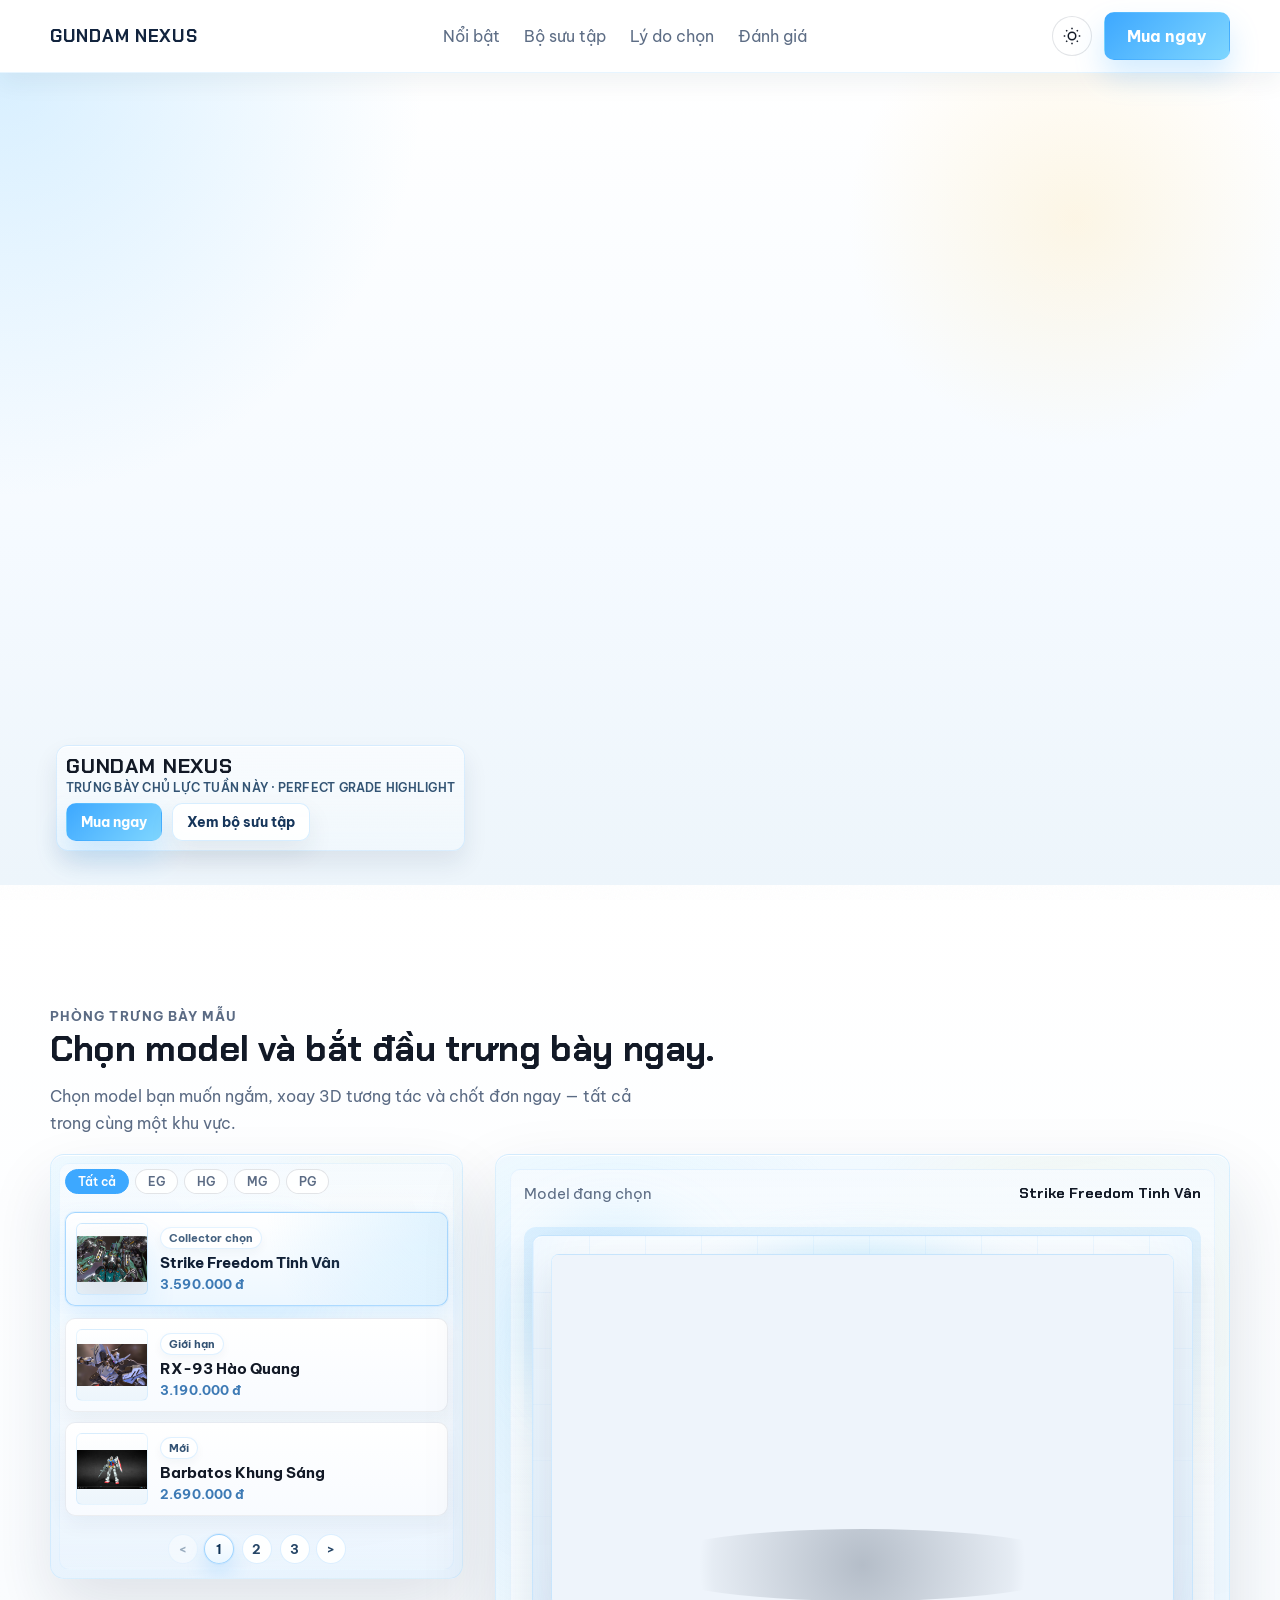
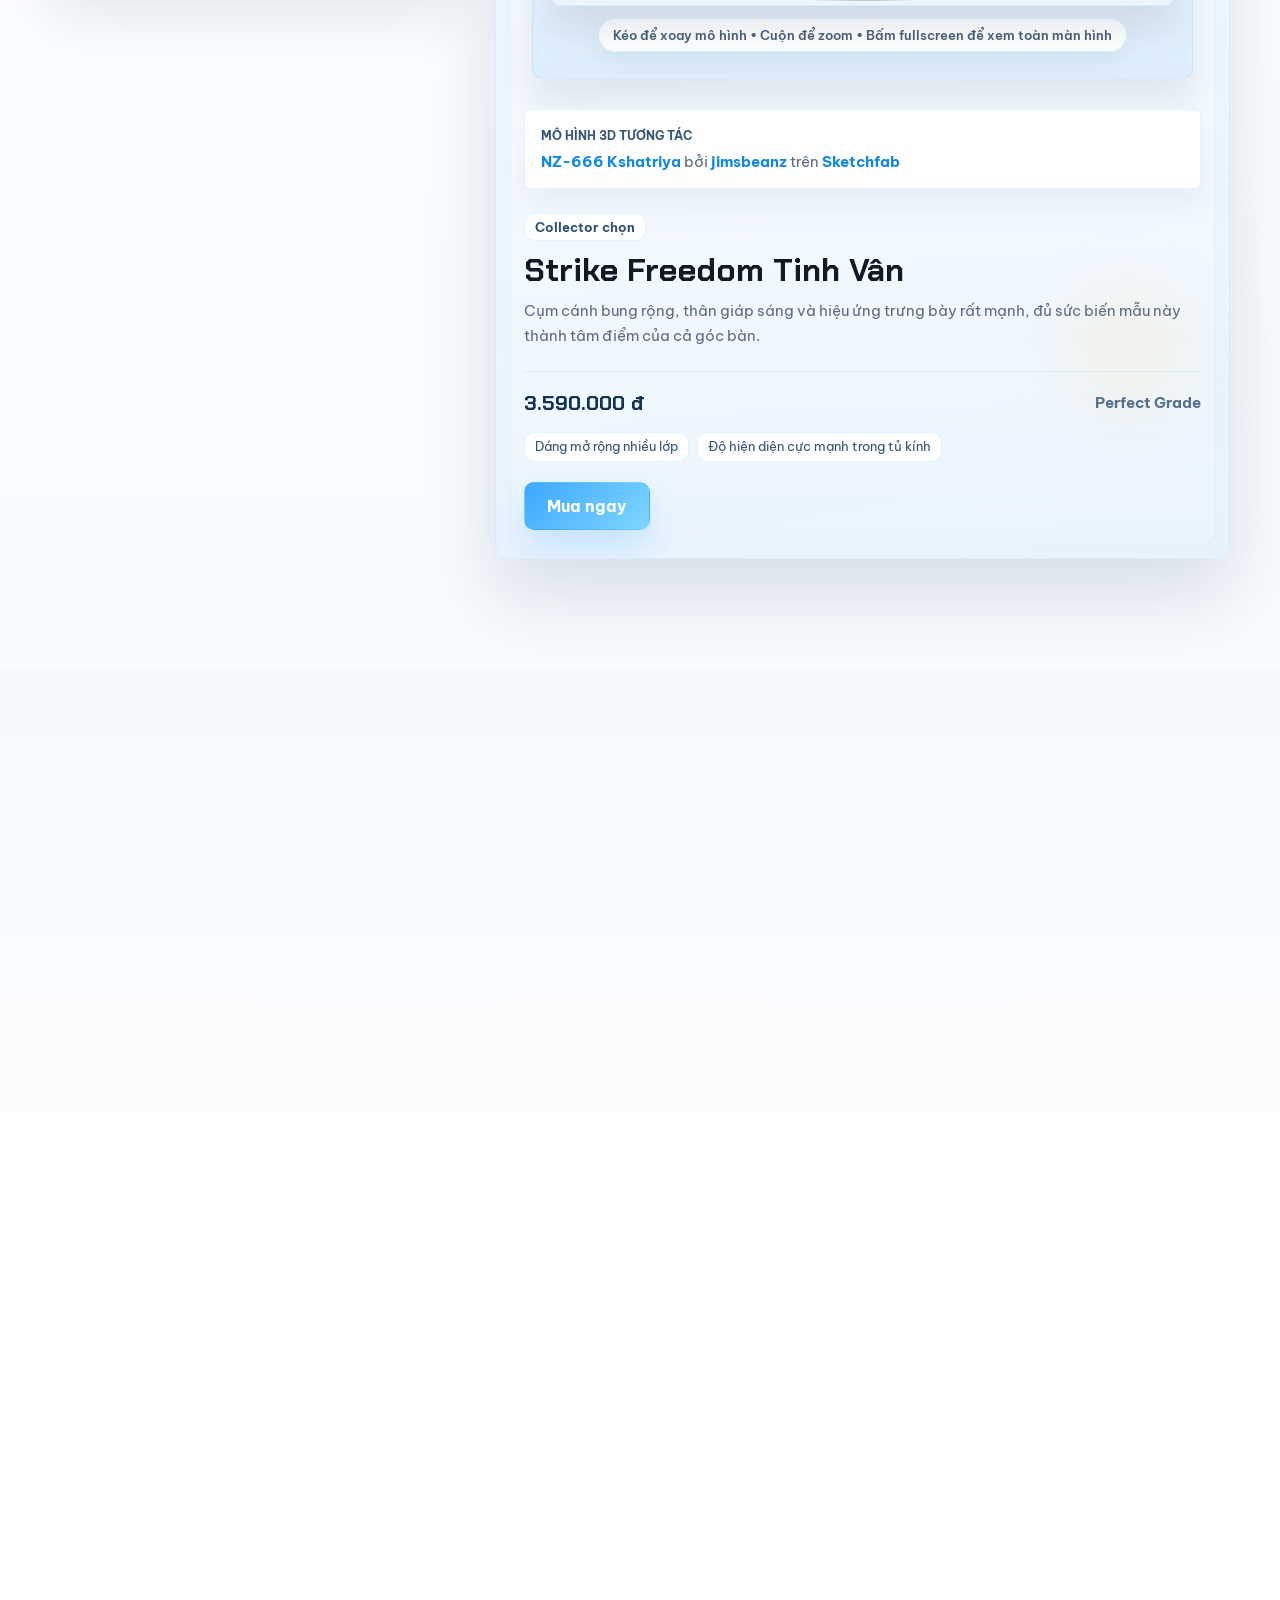
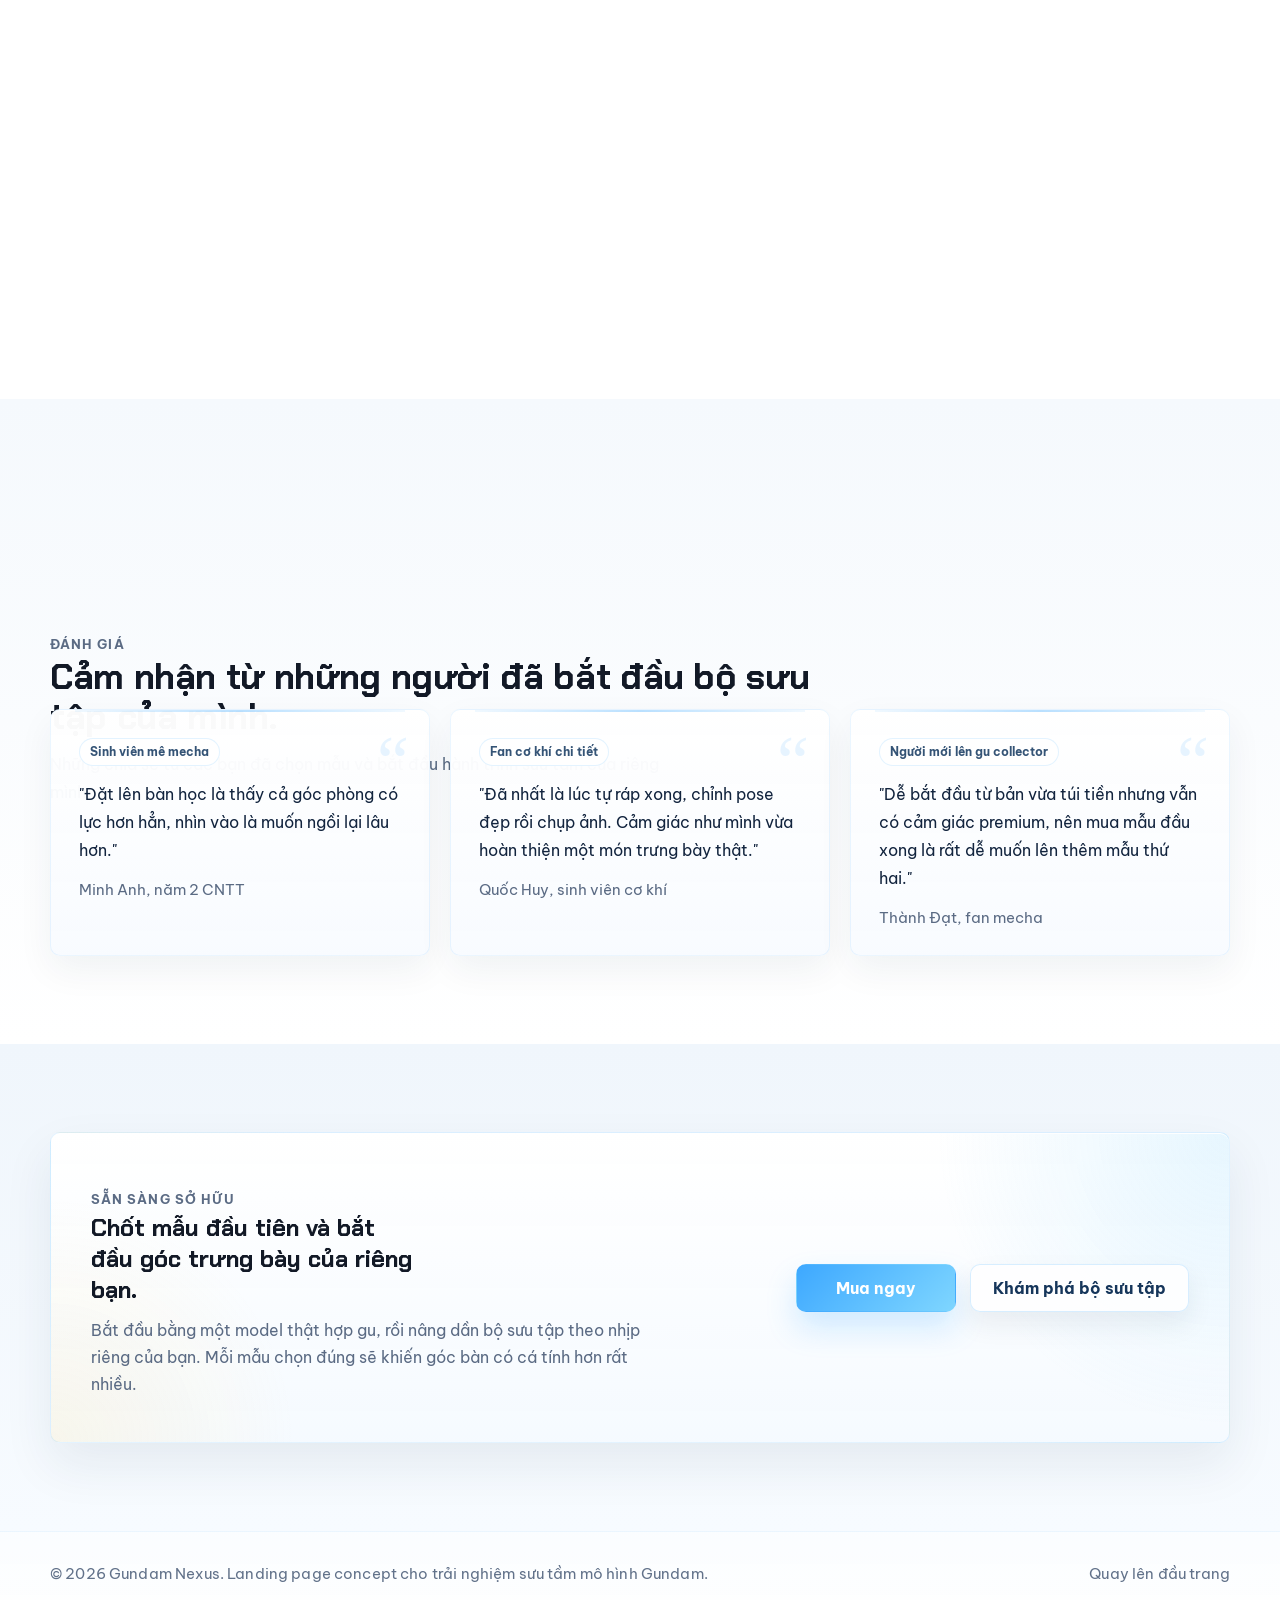
==== commit 9f1681f2: "feat: implement all 15 UI/UX enhancements - Dark mode toggle with localStorage persistence - Skeleto" ====
--- a/index.html
+++ b/index.html
@@ -4,10 +4,16 @@
   <meta charset="UTF-8">
   <meta name="viewport" content="width=device-width, initial-scale=1.0">
   <meta name="description" content="Landing page trưng bày mô hình Gundam với phong cách futuristic, premium và đậm chất collector.">
+  <meta property="og:title" content="Gundam Nexus | Premium Model Landing Page">
+  <meta property="og:description" content="Khám phá bộ sưu tập Gundam 3D tương tác. Xoay, zoom và chốt đơn ngay.">
+  <meta property="og:type" content="website">
+  <meta property="og:image" content="./assets/images/Hinh-1.png">
+  <meta name="twitter:card" content="summary_large_image">
+  <link rel="icon" type="image/svg+xml" href="data:image/svg+xml,<svg xmlns='http://www.w3.org/2000/svg' viewBox='0 0 100 100'><text y='.9em' font-size='90'>🤖</text></svg>">
   <title>Gundam Nexus | Premium Model Landing Page</title>
   <link rel="preconnect" href="https://fonts.googleapis.com">
   <link rel="preconnect" href="https://fonts.gstatic.com" crossorigin>
-  <link href="https://fonts.googleapis.com/css2?family=Barlow:wght@400;500;600;700;800&family=Orbitron:wght@500;700;800&display=swap" rel="stylesheet">
+  <link href="https://fonts.googleapis.com/css2?family=Be+Vietnam+Pro:wght@400;500;600;700;800&family=Chakra+Petch:wght@500;600;700&display=swap" rel="stylesheet">
   <link rel="stylesheet" href="./css/base.css">
   <link rel="stylesheet" href="./css/layout.css">
   <link rel="stylesheet" href="./css/components.css">
@@ -15,17 +21,30 @@
   <link rel="stylesheet" href="./css/responsive.css">
 </head>
 <body>
+  <a class="skip-link" href="#featured">Bỏ qua đến nội dung chính</a>
+  <div class="scroll-progress" aria-hidden="true"></div>
   <div class="site-shell">
     <header class="site-header">
       <div class="container site-header__inner">
         <a class="brand" href="#hero">Gundam Nexus</a>
-        <nav class="main-nav" aria-label="Điều hướng chính">
+        <button class="hamburger" id="hamburger" type="button" aria-label="Mở menu" aria-expanded="false">
+          <span class="hamburger__line"></span>
+          <span class="hamburger__line"></span>
+          <span class="hamburger__line"></span>
+        </button>
+        <nav class="main-nav" id="main-nav" aria-label="Điều hướng chính">
           <a href="#featured">Nổi bật</a>
           <a href="#collections">Bộ sưu tập</a>
           <a href="#benefits">Lý do chọn</a>
           <a href="#testimonials">Đánh giá</a>
         </nav>
-        <a class="button button--primary" href="#cta">Mua ngay</a>
+        <div class="site-header__actions">
+          <button class="theme-toggle" id="theme-toggle" type="button" aria-label="Chuyển chế độ tối/sáng">
+            <svg class="theme-toggle__icon theme-toggle__icon--sun" width="18" height="18" viewBox="0 0 24 24" fill="none" stroke="currentColor" stroke-width="2"><circle cx="12" cy="12" r="5"/><path d="M12 1v2M12 21v2M4.22 4.22l1.42 1.42M18.36 18.36l1.42 1.42M1 12h2M21 12h2M4.22 19.78l1.42-1.42M18.36 5.64l1.42-1.42"/></svg>
+            <svg class="theme-toggle__icon theme-toggle__icon--moon" width="18" height="18" viewBox="0 0 24 24" fill="none" stroke="currentColor" stroke-width="2"><path d="M21 12.79A9 9 0 1111.21 3 7 7 0 0021 12.79z"/></svg>
+          </button>
+          <a class="button button--primary" href="#cta">Mua ngay</a>
+        </div>
       </div>
     </header>
 
@@ -43,6 +62,10 @@
         </div>
 
         <div class="hero__showcase-backdrop" aria-hidden="true">
+          <div class="skeleton-loader" id="hero-skeleton">
+            <div class="skeleton-loader__pulse"></div>
+            <span class="skeleton-loader__text">Đang tải mô hình 3D...</span>
+          </div>
           <iframe
             class="hero__showcase-iframe"
             title="Low Poly - Cybernetic Fenrir Son of Loki"
@@ -74,6 +97,13 @@
 
           <div class="product-showroom">
             <div class="product-showroom__grid-panel">
+              <div class="product-filter" id="product-filter" aria-label="Lọc theo cấp độ">
+                <button class="product-filter__btn is-active" data-grade="all" type="button">Tất cả</button>
+                <button class="product-filter__btn" data-grade="Entry Grade" type="button">EG</button>
+                <button class="product-filter__btn" data-grade="High Grade" type="button">HG</button>
+                <button class="product-filter__btn" data-grade="Master Grade" type="button">MG</button>
+                <button class="product-filter__btn" data-grade="Perfect Grade" type="button">PG</button>
+              </div>
               <div class="product-grid" id="product-grid" aria-label="Danh sách mô hình Gundam"></div>
               <nav class="product-pagination" aria-label="Điều hướng danh sách mô hình">
                 <button class="product-pagination__arrow" id="product-page-prev" type="button" aria-label="Trang trước">&lt;</button>
@@ -98,6 +128,10 @@
                     <div class="product-preview__spotlight"></div>
 
                     <div class="product-preview__viewer-shell sketchfab-embed-wrapper" id="preview-viewer-shell">
+                      <div class="skeleton-loader" id="preview-skeleton">
+                        <div class="skeleton-loader__pulse"></div>
+                        <span class="skeleton-loader__text">Đang tải mô hình 3D...</span>
+                      </div>
                       <div class="product-preview__viewer-frame">
                         <iframe
                           id="preview-iframe"
@@ -243,22 +277,25 @@
             <p>Những chia sẻ từ các bạn đã chọn mẫu và bắt đầu hành trình sưu tầm của riêng mình.</p>
           </div>
 
-          <div class="testimonial-grid">
-            <blockquote class="quote-card">
-              <span class="quote-card__label">Sinh viên mê mecha</span>
-              <p>"Đặt lên bàn học là thấy cả góc phòng có lực hơn hẳn, nhìn vào là muốn ngồi lại lâu hơn."</p>
-              <footer>Minh Anh, năm 2 CNTT</footer>
-            </blockquote>
-            <blockquote class="quote-card">
-              <span class="quote-card__label">Fan cơ khí chi tiết</span>
-              <p>"Đã nhất là lúc tự ráp xong, chỉnh pose đẹp rồi chụp ảnh. Cảm giác như mình vừa hoàn thiện một món trưng bày thật."</p>
-              <footer>Quốc Huy, sinh viên cơ khí</footer>
-            </blockquote>
-            <blockquote class="quote-card">
-              <span class="quote-card__label">Người mới lên gu collector</span>
-              <p>"Dễ bắt đầu từ bản vừa túi tiền nhưng vẫn có cảm giác premium, nên mua mẫu đầu xong là rất dễ muốn lên thêm mẫu thứ hai."</p>
-              <footer>Thành Đạt, fan mecha</footer>
-            </blockquote>
+          <div class="testimonial-carousel" id="testimonial-carousel">
+            <div class="testimonial-grid" id="testimonial-grid">
+              <blockquote class="quote-card">
+                <span class="quote-card__label">Sinh viên mê mecha</span>
+                <p>"Đặt lên bàn học là thấy cả góc phòng có lực hơn hẳn, nhìn vào là muốn ngồi lại lâu hơn."</p>
+                <footer>Minh Anh, năm 2 CNTT</footer>
+              </blockquote>
+              <blockquote class="quote-card">
+                <span class="quote-card__label">Fan cơ khí chi tiết</span>
+                <p>"Đã nhất là lúc tự ráp xong, chỉnh pose đẹp rồi chụp ảnh. Cảm giác như mình vừa hoàn thiện một món trưng bày thật."</p>
+                <footer>Quốc Huy, sinh viên cơ khí</footer>
+              </blockquote>
+              <blockquote class="quote-card">
+                <span class="quote-card__label">Người mới lên gu collector</span>
+                <p>"Dễ bắt đầu từ bản vừa túi tiền nhưng vẫn có cảm giác premium, nên mua mẫu đầu xong là rất dễ muốn lên thêm mẫu thứ hai."</p>
+                <footer>Thành Đạt, fan mecha</footer>
+              </blockquote>
+            </div>
+            <div class="testimonial-dots" id="testimonial-dots" aria-label="Điều hướng đánh giá"></div>
           </div>
         </div>
       </section>
@@ -285,11 +322,16 @@
         <a href="#hero">Quay lên đầu trang</a>
       </div>
     </footer>
+
+    <button class="back-to-top" id="back-to-top" type="button" aria-label="Quay lên đầu trang">
+      <svg width="20" height="20" viewBox="0 0 24 24" fill="none" stroke="currentColor" stroke-width="2.5" stroke-linecap="round" stroke-linejoin="round"><polyline points="18 15 12 9 6 15"/></svg>
+    </button>
   </div>
 
   <script src="./data/products.js"></script>
   <script src="./js/main.js"></script>
   <script src="./js/slider.js"></script>
   <script src="./js/scroll-effects.js"></script>
+  <script src="./js/enhancements.js"></script>
 </body>
 </html>
--- a/css/base.css
+++ b/css/base.css
@@ -15,9 +15,23 @@
   --radius-md: 10px;
   --radius-lg: 14px;
   --container-width: 1180px;
-  --font-display: "Orbitron", sans-serif;
-  --font-body: "Barlow", sans-serif;
+  --font-display: "Chakra Petch", sans-serif;
+  --font-body: "Be Vietnam Pro", sans-serif;
   --transition-base: 220ms ease;
+  color-scheme: light;
+}
+
+[data-theme="dark"] {
+  --bg-primary: #0d1117;
+  --bg-secondary: #161b22;
+  --surface: rgba(22, 27, 34, 0.92);
+  --surface-strong: #1c2128;
+  --border-soft: rgba(139, 180, 230, 0.12);
+  --text-primary: #e6edf3;
+  --text-secondary: #8b949e;
+  --accent-glow: rgba(61, 168, 255, 0.3);
+  --shadow-strong: 0 20px 50px rgba(0, 0, 0, 0.4);
+  color-scheme: dark;
 }
 
 *,
@@ -35,9 +49,14 @@
   min-width: 320px;
   font-family: var(--font-body);
   color: var(--text-primary);
+  background: var(--bg-primary);
+  transition: background-color 0.3s ease, color 0.3s ease;
+}
+
+[data-theme="dark"] body {
   background:
-    radial-gradient(circle at top right, rgba(61, 168, 255, 0.16), transparent 28%),
-    radial-gradient(circle at left center, rgba(255, 210, 112, 0.1), transparent 22%),
+    radial-gradient(circle at top right, rgba(61, 168, 255, 0.08), transparent 28%),
+    radial-gradient(circle at left center, rgba(255, 210, 112, 0.04), transparent 22%),
     var(--bg-primary);
 }
 
--- a/css/layout.css
+++ b/css/layout.css
@@ -4,6 +4,11 @@
   background:
     linear-gradient(180deg, #ffffff 0%, #f7fbff 42%, #ffffff 100%);
   color: #121926;
+}
+
+[data-theme="dark"] .site-shell {
+  background: linear-gradient(180deg, #0d1117 0%, #161b22 42%, #0d1117 100%);
+  color: #e6edf3;
 }
 
 .container {
@@ -23,6 +28,12 @@
   background: rgba(255, 255, 255, 0.86);
   border-bottom: 1px solid rgba(61, 168, 255, 0.12);
   box-shadow: 0 10px 24px rgba(24, 45, 73, 0.06);
+}
+
+[data-theme="dark"] .site-header {
+  background: rgba(13, 17, 23, 0.88);
+  border-bottom-color: rgba(61, 168, 255, 0.08);
+  box-shadow: 0 10px 24px rgba(0, 0, 0, 0.3);
 }
 
 .site-header__inner,
@@ -86,6 +97,11 @@
     linear-gradient(180deg, rgba(247, 251, 255, 0.6), rgba(255, 255, 255, 0.96));
 }
 
+[data-theme="dark"] .site-footer {
+  background: linear-gradient(180deg, rgba(13, 17, 23, 0.6), rgba(22, 27, 34, 0.96));
+  border-top-color: rgba(61, 168, 255, 0.06);
+}
+
 .cta__actions {
   flex-shrink: 0;
 }
--- a/css/components.css
+++ b/css/components.css
@@ -126,14 +126,7 @@
 }
 
 .hero::after {
-  content: "";
-  position: absolute;
-  inset: 0;
-  z-index: 1;
-  pointer-events: none;
-  background:
-    linear-gradient(100deg, rgba(255, 255, 255, 0.62) 8%, rgba(255, 255, 255, 0.14) 34%, rgba(255, 255, 255, 0) 56%),
-    linear-gradient(180deg, rgba(247, 252, 255, 0.08), rgba(247, 252, 255, 0.3));
+  display: none;
 }
 
 .hero__showcase-backdrop {
@@ -142,7 +135,6 @@
   z-index: 0;
   border-radius: inherit;
   overflow: hidden;
-  background: linear-gradient(180deg, rgba(233, 244, 253, 0.95), rgba(222, 238, 251, 0.92));
 }
 
 .hero__showcase-iframe {
@@ -156,13 +148,7 @@
 }
 
 .hero__showcase-wash {
-  position: absolute;
-  inset: 0;
-  z-index: 1;
-  pointer-events: none;
-  background:
-    radial-gradient(circle at 68% 54%, rgba(255, 255, 255, 0), rgba(255, 255, 255, 0.14) 72%),
-    linear-gradient(110deg, rgba(236, 247, 255, 0.28) 4%, rgba(236, 247, 255, 0.08) 34%, rgba(236, 247, 255, 0) 60%);
+  display: none;
 }
 
 .hero__grid,
@@ -1315,3 +1301,479 @@
 .site-footer__inner {
   align-items: center;
 }
+
+/* ══════════════════════════════════════════
+   ENHANCEMENTS
+   ══════════════════════════════════════════ */
+
+/* ── Skip Link (Accessibility) ── */
+
+.skip-link {
+  position: fixed;
+  top: -100%;
+  left: 16px;
+  z-index: 100;
+  padding: 10px 18px;
+  border-radius: var(--radius-sm);
+  background: var(--accent-blue);
+  color: #fff;
+  font-weight: 700;
+  font-size: 0.88rem;
+  transition: top 0.2s ease;
+}
+
+.skip-link:focus {
+  top: 12px;
+}
+
+/* ── Scroll Progress Bar ── */
+
+.scroll-progress {
+  position: fixed;
+  top: 0;
+  left: 0;
+  width: 100%;
+  height: 3px;
+  z-index: 50;
+  background: linear-gradient(90deg, var(--accent-blue), var(--accent-violet));
+  transform: scaleX(0);
+  transform-origin: left;
+  transition: transform 0.15s ease-out;
+  pointer-events: none;
+}
+
+/* ── Theme Toggle ── */
+
+.theme-toggle {
+  display: flex;
+  align-items: center;
+  justify-content: center;
+  width: 40px;
+  height: 40px;
+  border: 1px solid var(--border-soft);
+  border-radius: 50%;
+  background: var(--surface);
+  color: var(--text-primary);
+  cursor: pointer;
+  transition: background var(--transition-base), border-color var(--transition-base), transform var(--transition-base);
+}
+
+.theme-toggle:hover {
+  transform: scale(1.08);
+  border-color: var(--accent-blue);
+}
+
+.theme-toggle__icon--moon { display: none; }
+
+[data-theme="dark"] .theme-toggle__icon--sun { display: none; }
+[data-theme="dark"] .theme-toggle__icon--moon { display: block; }
+
+.site-header__actions {
+  display: flex;
+  align-items: center;
+  gap: 12px;
+}
+
+/* ── Hamburger Menu ── */
+
+.hamburger {
+  display: none;
+  flex-direction: column;
+  justify-content: center;
+  gap: 5px;
+  width: 36px;
+  height: 36px;
+  padding: 6px;
+  border: none;
+  background: none;
+  cursor: pointer;
+}
+
+.hamburger__line {
+  display: block;
+  width: 100%;
+  height: 2px;
+  background: var(--text-primary);
+  border-radius: 2px;
+  transition: transform 0.3s ease, opacity 0.2s ease;
+}
+
+.hamburger.is-active .hamburger__line:nth-child(1) {
+  transform: translateY(7px) rotate(45deg);
+}
+
+.hamburger.is-active .hamburger__line:nth-child(2) {
+  opacity: 0;
+}
+
+.hamburger.is-active .hamburger__line:nth-child(3) {
+  transform: translateY(-7px) rotate(-45deg);
+}
+
+/* ── Active Nav Link ── */
+
+.main-nav a.is-active {
+  color: var(--accent-blue);
+  position: relative;
+}
+
+.main-nav a.is-active::after {
+  content: '';
+  position: absolute;
+  bottom: -4px;
+  left: 0;
+  width: 100%;
+  height: 2px;
+  background: var(--accent-blue);
+  border-radius: 1px;
+}
+
+/* ── Back-to-Top FAB ── */
+
+.back-to-top {
+  position: fixed;
+  bottom: 28px;
+  right: 28px;
+  z-index: 40;
+  display: flex;
+  align-items: center;
+  justify-content: center;
+  width: 46px;
+  height: 46px;
+  border: 1px solid var(--border-soft);
+  border-radius: 50%;
+  background: var(--surface-strong);
+  color: var(--text-primary);
+  box-shadow: 0 8px 24px rgba(0, 0, 0, 0.12);
+  cursor: pointer;
+  opacity: 0;
+  transform: translateY(16px);
+  visibility: hidden;
+  transition: opacity 0.3s ease, transform 0.3s ease, visibility 0.3s ease, background var(--transition-base);
+}
+
+.back-to-top.is-visible {
+  opacity: 1;
+  transform: translateY(0);
+  visibility: visible;
+}
+
+.back-to-top:hover {
+  background: var(--accent-blue);
+  color: #fff;
+  border-color: var(--accent-blue);
+}
+
+/* ── Skeleton Loader ── */
+
+.skeleton-loader {
+  position: absolute;
+  inset: 0;
+  z-index: 2;
+  display: flex;
+  flex-direction: column;
+  align-items: center;
+  justify-content: center;
+  gap: 12px;
+  background: var(--bg-secondary);
+  border-radius: inherit;
+  transition: opacity 0.4s ease, visibility 0.4s ease;
+}
+
+.skeleton-loader.is-loaded {
+  opacity: 0;
+  visibility: hidden;
+  pointer-events: none;
+}
+
+.skeleton-loader__pulse {
+  width: 48px;
+  height: 48px;
+  border: 3px solid var(--border-soft);
+  border-top-color: var(--accent-blue);
+  border-radius: 50%;
+  animation: skeletonSpin 0.8s linear infinite;
+}
+
+.skeleton-loader__text {
+  color: var(--text-secondary);
+  font-size: 0.82rem;
+  font-weight: 500;
+}
+
+@keyframes skeletonSpin {
+  to { transform: rotate(360deg); }
+}
+
+/* ── Product Grade Filter ── */
+
+.product-filter {
+  display: flex;
+  gap: 6px;
+  margin-bottom: 10px;
+  flex-wrap: wrap;
+}
+
+.product-filter__btn {
+  padding: 4px 12px;
+  border: 1px solid var(--border-soft);
+  border-radius: 20px;
+  background: var(--surface);
+  color: var(--text-secondary);
+  font-size: 0.76rem;
+  font-weight: 600;
+  cursor: pointer;
+  transition: all var(--transition-base);
+}
+
+.product-filter__btn:hover {
+  border-color: var(--accent-blue);
+  color: var(--accent-blue);
+}
+
+.product-filter__btn.is-active {
+  background: var(--accent-blue);
+  border-color: var(--accent-blue);
+  color: #fff;
+}
+
+/* ── Noise Texture Overlay ── */
+
+.site-shell::before {
+  content: '';
+  position: fixed;
+  inset: 0;
+  z-index: 0;
+  pointer-events: none;
+  opacity: 0.028;
+  background-image: url("data:image/svg+xml,%3Csvg viewBox='0 0 256 256' xmlns='http://www.w3.org/2000/svg'%3E%3Cfilter id='n'%3E%3CfeTurbulence type='fractalNoise' baseFrequency='0.85' numOctaves='4' stitchTiles='stitch'/%3E%3C/filter%3E%3Crect width='100%25' height='100%25' filter='url(%23n)'/%3E%3C/svg%3E");
+  background-repeat: repeat;
+  background-size: 256px 256px;
+}
+
+[data-theme="dark"] .site-shell::before {
+  opacity: 0.06;
+}
+
+/* ── Testimonial Carousel (mobile) ── */
+
+.testimonial-carousel {
+  position: relative;
+}
+
+.testimonial-dots {
+  display: none;
+  justify-content: center;
+  gap: 8px;
+  margin-top: 18px;
+}
+
+.testimonial-dot {
+  width: 10px;
+  height: 10px;
+  border: 2px solid var(--border-soft);
+  border-radius: 50%;
+  background: transparent;
+  cursor: pointer;
+  padding: 0;
+  transition: all var(--transition-base);
+}
+
+.testimonial-dot.is-active {
+  background: var(--accent-blue);
+  border-color: var(--accent-blue);
+}
+
+/* ══════════════════════════════════════════
+   DARK MODE OVERRIDES
+   ══════════════════════════════════════════ */
+
+[data-theme="dark"] .brand {
+  color: #e6edf3;
+}
+
+[data-theme="dark"] .main-nav {
+  color: #8b949e;
+}
+
+[data-theme="dark"] .main-nav a:hover,
+[data-theme="dark"] .site-footer a:hover {
+  color: #58a6ff;
+}
+
+[data-theme="dark"] .button--secondary {
+  color: #c9d1d9;
+  border-color: rgba(61, 168, 255, 0.2);
+  background: rgba(22, 27, 34, 0.9);
+}
+
+[data-theme="dark"] .button--ghost {
+  color: #c9d1d9;
+}
+
+[data-theme="dark"] .hero {
+  background: linear-gradient(180deg, #0d1117, #161b22);
+}
+
+[data-theme="dark"] .hero__cta-cluster {
+  color: #e6edf3;
+}
+
+[data-theme="dark"] .hero__headline {
+  color: #e6edf3;
+}
+
+[data-theme="dark"] .hero__cta-meta {
+  color: #8b949e;
+}
+
+[data-theme="dark"] .section-heading h2 {
+  color: #e6edf3;
+}
+
+[data-theme="dark"] .section-heading p {
+  color: #8b949e;
+}
+
+[data-theme="dark"] .product-showroom__grid-panel {
+  background: rgba(22, 27, 34, 0.7);
+  border-color: rgba(61, 168, 255, 0.08);
+}
+
+[data-theme="dark"] .product-showroom__grid-panel::before {
+  border-color: rgba(61, 168, 255, 0.06);
+}
+
+[data-theme="dark"] .product-card {
+  background: rgba(30, 37, 46, 0.8);
+  border-color: rgba(139, 180, 230, 0.08);
+}
+
+[data-theme="dark"] .product-card:hover {
+  border-color: rgba(61, 168, 255, 0.2);
+  background: rgba(30, 37, 46, 0.95);
+}
+
+[data-theme="dark"] .product-card__name {
+  color: #e6edf3;
+}
+
+[data-theme="dark"] .product-card__price {
+  color: #58a6ff;
+}
+
+[data-theme="dark"] .product-preview__frame {
+  background: rgba(22, 27, 34, 0.85);
+  border-color: rgba(61, 168, 255, 0.08);
+}
+
+[data-theme="dark"] .product-preview__header {
+  border-bottom-color: rgba(139, 180, 230, 0.08);
+  color: #8b949e;
+}
+
+[data-theme="dark"] .product-preview__header strong {
+  color: #e6edf3;
+}
+
+[data-theme="dark"] .product-preview__stage {
+  background: linear-gradient(180deg, rgba(13, 17, 23, 0.9), rgba(22, 27, 34, 0.8));
+}
+
+[data-theme="dark"] .product-preview__info h3 {
+  color: #e6edf3;
+}
+
+[data-theme="dark"] .product-preview__info p {
+  color: #8b949e;
+}
+
+[data-theme="dark"] .product-preview__price-row strong {
+  color: #58a6ff;
+}
+
+[data-theme="dark"] .product-preview__meta span {
+  background: rgba(30, 37, 46, 0.8);
+  border-color: rgba(139, 180, 230, 0.08);
+  color: #8b949e;
+}
+
+[data-theme="dark"] .product-preview__source {
+  border-top-color: rgba(139, 180, 230, 0.08);
+}
+
+[data-theme="dark"] .info-card {
+  background: rgba(22, 27, 34, 0.8);
+  border-color: rgba(139, 180, 230, 0.08);
+}
+
+[data-theme="dark"] .info-card h3 {
+  color: #e6edf3;
+}
+
+[data-theme="dark"] .info-card p {
+  color: #8b949e;
+}
+
+[data-theme="dark"] .benefit-item {
+  background: rgba(22, 27, 34, 0.7);
+  border-color: rgba(139, 180, 230, 0.08);
+}
+
+[data-theme="dark"] .benefit-item h3 {
+  color: #e6edf3;
+}
+
+[data-theme="dark"] .benefit-item p {
+  color: #8b949e;
+}
+
+[data-theme="dark"] .quote-card {
+  background: rgba(22, 27, 34, 0.8);
+  border-color: rgba(139, 180, 230, 0.08);
+}
+
+[data-theme="dark"] .quote-card p {
+  color: #c9d1d9;
+}
+
+[data-theme="dark"] .quote-card footer {
+  color: #8b949e;
+}
+
+[data-theme="dark"] .cta__inner {
+  background: rgba(22, 27, 34, 0.7);
+  border-color: rgba(61, 168, 255, 0.08);
+}
+
+[data-theme="dark"] .cta__inner p {
+  color: #8b949e;
+}
+
+[data-theme="dark"] .cta__inner h2 {
+  color: #e6edf3;
+}
+
+[data-theme="dark"] .site-footer {
+  color: #8b949e;
+}
+
+[data-theme="dark"] .collections,
+[data-theme="dark"] .testimonials {
+  background: linear-gradient(180deg, #0d1117, #161b22);
+}
+
+[data-theme="dark"] .benefits {
+  background: #0d1117;
+}
+
+[data-theme="dark"] .cta {
+  background: linear-gradient(180deg, #0d1117, #161b22);
+}
+
+[data-theme="dark"] .product-pagination__arrow,
+[data-theme="dark"] .product-pagination__page {
+  background: rgba(30, 37, 46, 0.8);
+  border-color: rgba(139, 180, 230, 0.08);
+  color: #8b949e;
+}
--- a/css/animations.css
+++ b/css/animations.css
@@ -1,22 +1,18 @@
 /* Polish motion system: subtle, premium, readable. */
 
-.product-card,
-.product-card__media,
-.product-card__image,
+/* will-change only on interaction, not always */
+.product-card:hover,
+.product-card:focus-visible,
+.button:hover,
+.info-card:hover,
+.benefit-item:hover,
+.quote-card:hover {
+  will-change: transform, box-shadow;
+}
+
 .product-preview__frame,
-.product-preview__visual,
-.product-preview__info,
-.product-preview__viewer-shell,
-.product-preview__iframe,
-.product-preview__source,
-.product-preview__image,
-.button,
-.hero__showcase-image,
-.hero__display-card,
-.info-card,
-.benefit-item,
-.quote-card {
-  will-change: transform, box-shadow, border-color, opacity, filter;
+.product-preview__visual {
+  will-change: auto;
 }
 
 .info-card:hover,
@@ -186,3 +182,29 @@
     transition: none;
   }
 }
+
+/* ── Smooth Page Swap (product grid) ── */
+
+.product-grid.is-page-switching {
+  animation-duration: 320ms;
+  animation-timing-function: cubic-bezier(0.22, 1, 0.36, 1);
+  animation-fill-mode: both;
+}
+
+.product-grid.is-page-switching.is-forward {
+  animation-name: pageSwapForward;
+}
+
+.product-grid.is-page-switching.is-backward {
+  animation-name: pageSwapBackward;
+}
+
+@keyframes pageSwapForward {
+  0% { opacity: 0; transform: translateY(12px); }
+  100% { opacity: 1; transform: translateY(0); }
+}
+
+@keyframes pageSwapBackward {
+  0% { opacity: 0; transform: translateY(-12px); }
+  100% { opacity: 1; transform: translateY(0); }
+}
--- a/css/responsive.css
+++ b/css/responsive.css
@@ -17,6 +17,10 @@
     min-height: auto;
     padding: 0 0 16px;
     background: linear-gradient(180deg, #ffffff 0%, #f5faff 100%);
+  }
+
+  [data-theme="dark"] .hero {
+    background: linear-gradient(180deg, #0d1117 0%, #161b22 100%);
   }
 
   .hero::after,
@@ -78,18 +82,69 @@
   .site-header__inner,
   .cta__inner,
   .site-footer__inner {
+    flex-direction: row;
+    align-items: center;
+    flex-wrap: wrap;
+  }
+
+  /* Hamburger visible */
+  .hamburger {
+    display: flex;
+    order: 2;
+    margin-left: auto;
+  }
+
+  .site-header__actions {
+    order: 3;
+  }
+
+  .site-header__actions .button {
+    display: none;
+  }
+
+  .main-nav {
+    display: none;
     flex-direction: column;
-    align-items: flex-start;
-  }
-
-  .main-nav {
-    flex-wrap: wrap;
-    gap: 14px 18px;
+    width: 100%;
+    order: 4;
+    gap: 0;
+    padding: 12px 0;
+    border-top: 1px solid var(--border-soft);
+  }
+
+  .main-nav.is-open {
+    display: flex;
+  }
+
+  .main-nav a {
+    padding: 12px 0;
+    border-bottom: 1px solid rgba(61, 168, 255, 0.06);
+    font-size: 1rem;
+  }
+
+  .main-nav a.is-active::after {
+    bottom: 10px;
+  }
+
+  /* Testimonial carousel mode */
+  .testimonial-grid {
+    display: flex;
+    grid-template-columns: none;
+    overflow: hidden;
+    transition: transform 0.4s cubic-bezier(0.22, 1, 0.36, 1);
+  }
+
+  .testimonial-grid .quote-card {
+    min-width: 100%;
+    flex-shrink: 0;
+  }
+
+  .testimonial-dots {
+    display: flex;
   }
 
   .collection-grid,
-  .benefit-list,
-  .testimonial-grid {
+  .benefit-list {
     grid-template-columns: 1fr;
   }
 
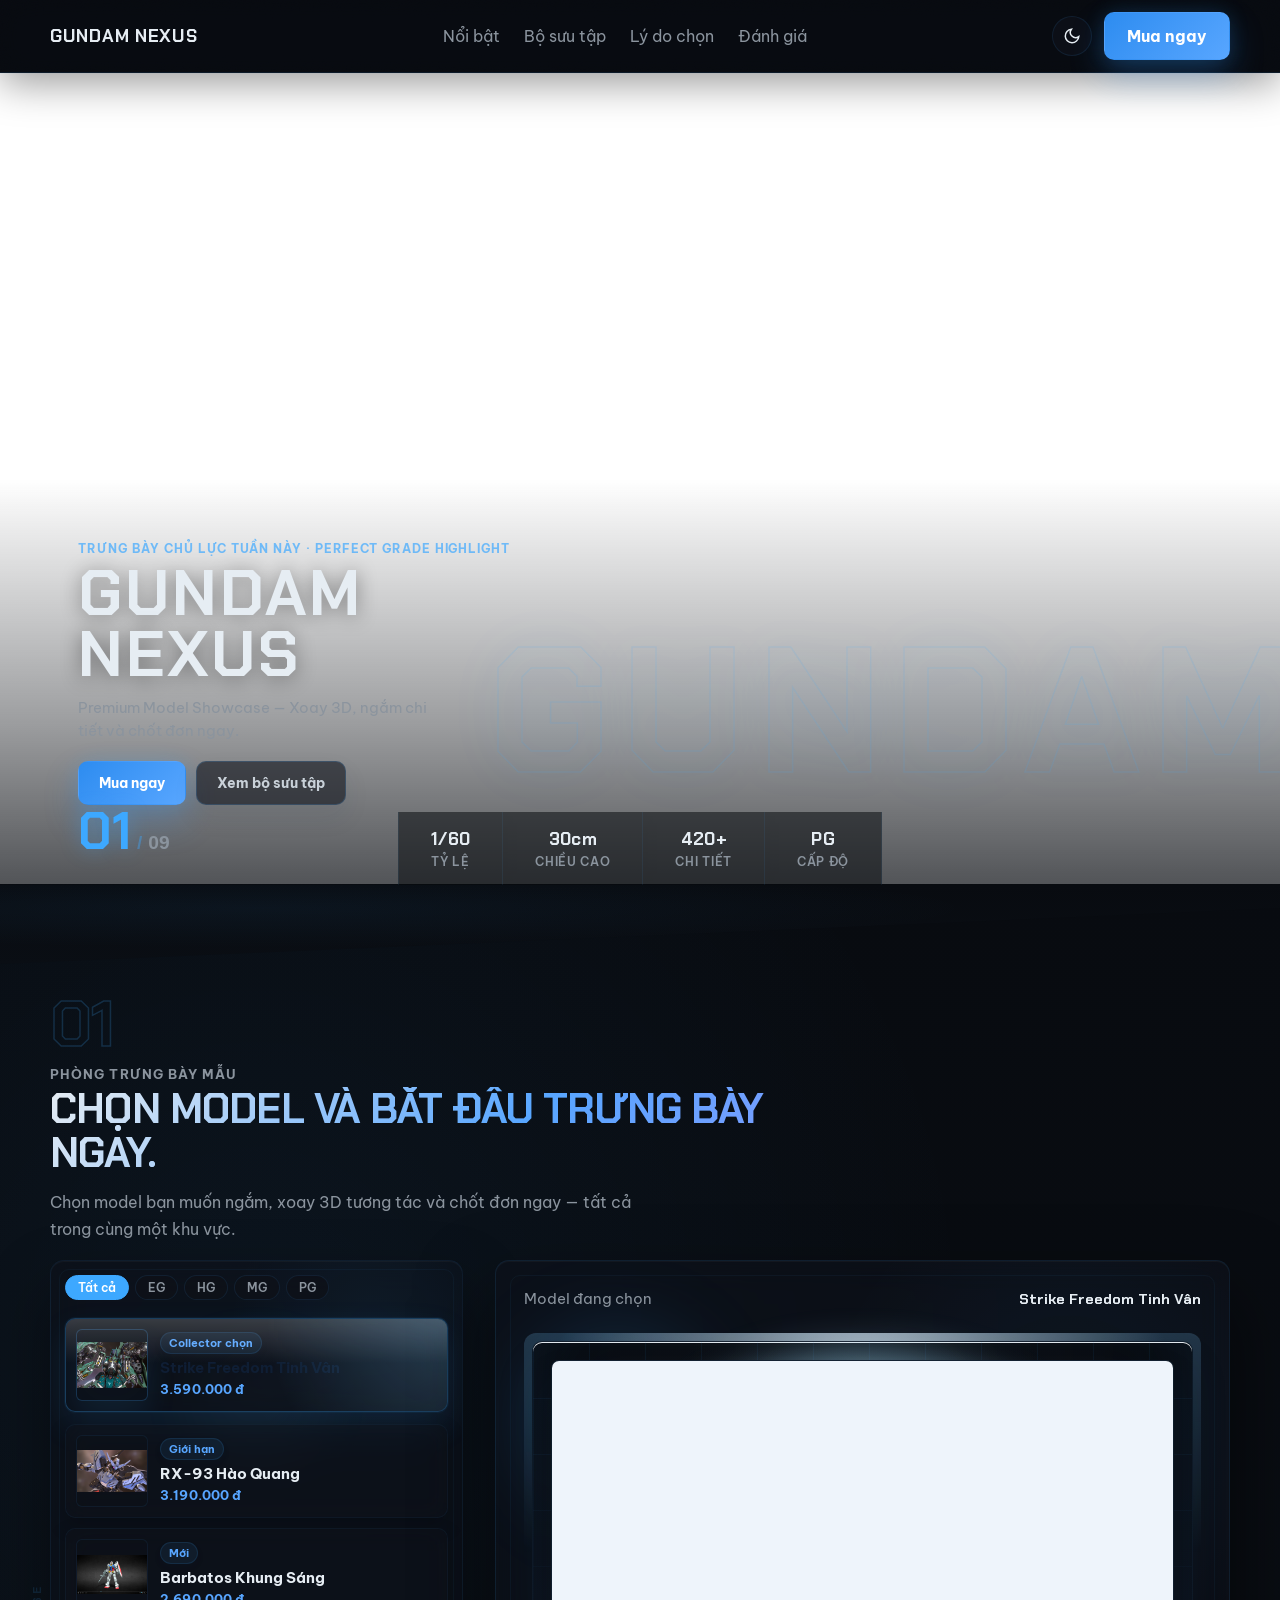
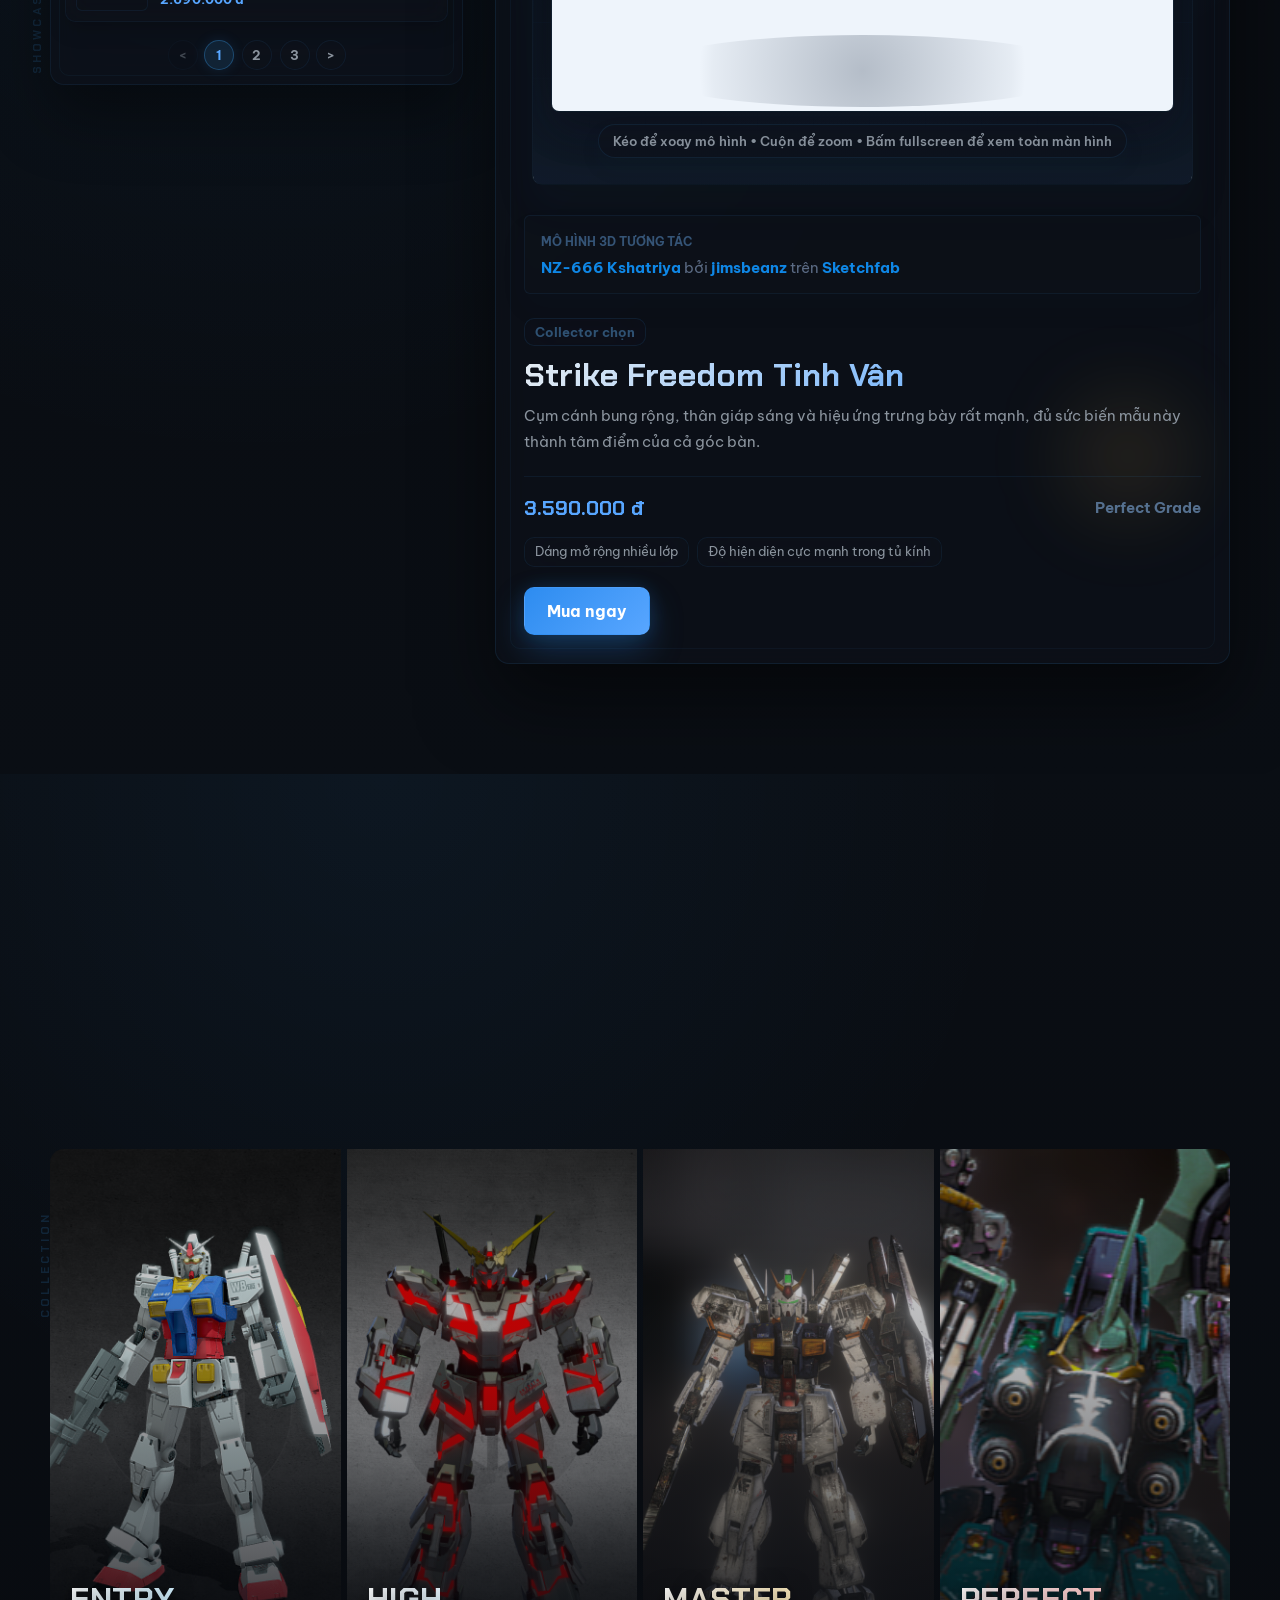
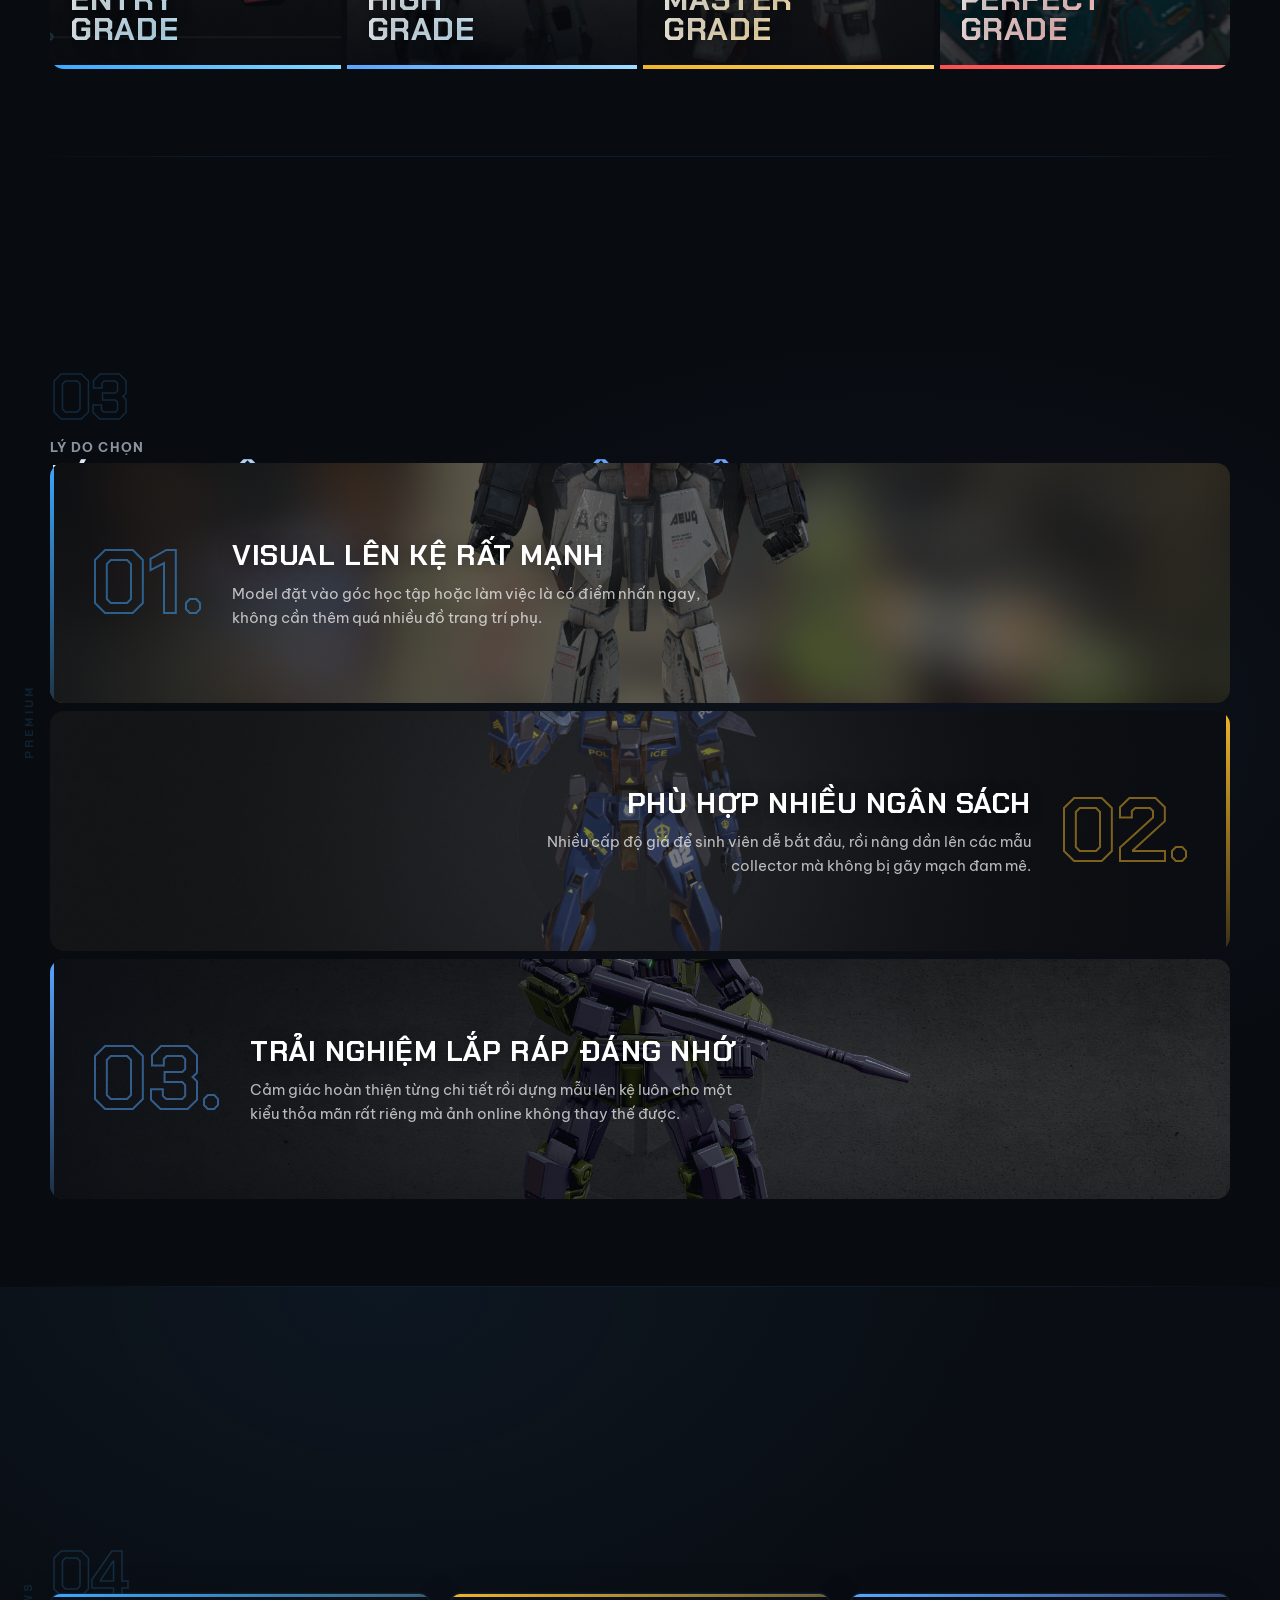
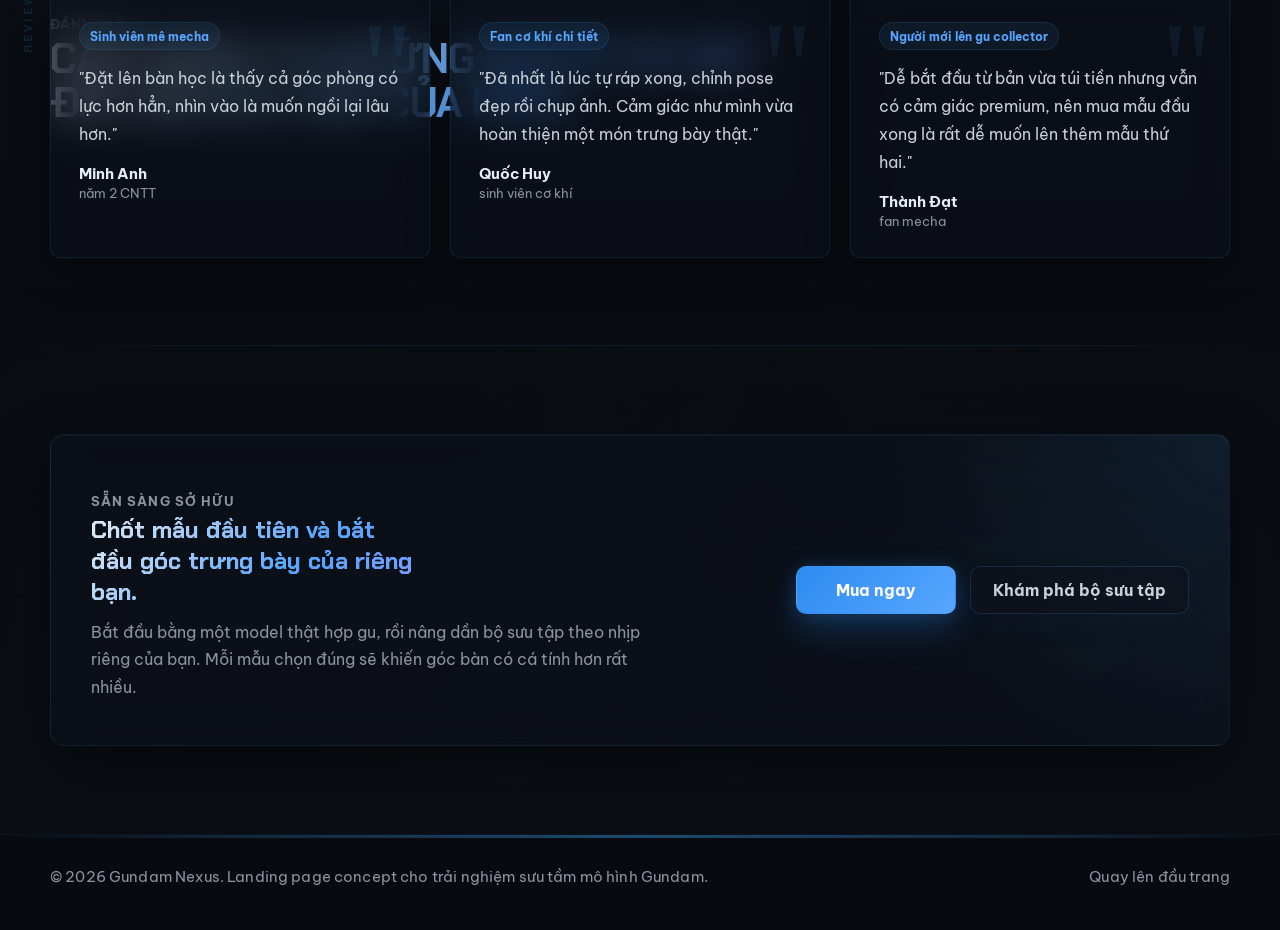
==== commit 2ab55164: "redesign: diagonal grade panels, editorial benefit strips, enhanced testimonials & dramatic CTA - Co" ====
--- a/index.html
+++ b/index.html
@@ -1,5 +1,5 @@
 <!DOCTYPE html>
-<html lang="vi">
+<html lang="vi" data-theme="dark">
 <head>
   <meta charset="UTF-8">
   <meta name="viewport" content="width=device-width, initial-scale=1.0">
@@ -51,15 +51,40 @@
     <main>
       <section class="hero section" id="hero">
         <div class="container hero__grid">
-          <div class="hero__cta-cluster" aria-label="Điều hướng nhanh Hero">
-            <h1 class="hero__headline">Gundam Nexus</h1>
+          <div class="hero__content">
             <p class="hero__cta-meta">Trưng bày chủ lực tuần này · Perfect Grade Highlight</p>
+            <h1 class="hero__headline">Gundam<br>Nexus</h1>
+            <p class="hero__tagline">Premium Model Showcase — Xoay 3D, ngắm chi tiết và chốt đơn ngay.</p>
             <div class="hero__actions">
               <a class="button button--primary" href="#cta">Mua ngay</a>
               <a class="button button--secondary" href="#collections">Xem bộ sưu tập</a>
             </div>
           </div>
-        </div>
+          <div class="hero__counter" aria-hidden="true">
+            <span class="hero__counter-current">01</span>
+            <span class="hero__counter-divider">/</span>
+            <span class="hero__counter-total">09</span>
+          </div>
+          <div class="hero__stats-bar" aria-label="Thông số nổi bật">
+            <div class="hero__stat">
+              <strong>1/60</strong>
+              <span>Tỷ lệ</span>
+            </div>
+            <div class="hero__stat">
+              <strong>30cm</strong>
+              <span>Chiều cao</span>
+            </div>
+            <div class="hero__stat">
+              <strong>420+</strong>
+              <span>Chi tiết</span>
+            </div>
+            <div class="hero__stat">
+              <strong>PG</strong>
+              <span>Cấp độ</span>
+            </div>
+          </div>
+        </div>
+        <h2 class="hero__big-title" aria-hidden="true">GUNDAM</h2>
 
         <div class="hero__showcase-backdrop" aria-hidden="true">
           <div class="skeleton-loader" id="hero-skeleton">
@@ -88,8 +113,10 @@
       </section>
 
       <section class="featured section" id="featured">
+        <span class="section__vertical-text" aria-hidden="true">SHOWCASE</span>
         <div class="container">
           <div class="section-heading product-section__heading">
+            <span class="section__number" aria-hidden="true">01</span>
             <p class="eyebrow">Phòng trưng bày mẫu</p>
             <h2>Chọn model và bắt đầu trưng bày ngay.</h2>
             <p>Chọn model bạn muốn ngắm, xoay 3D tương tác và chốt đơn ngay — tất cả trong cùng một khu vực.</p>
@@ -209,90 +236,164 @@
       </section>
 
       <section class="collections section" id="collections">
+        <span class="section__vertical-text" aria-hidden="true">COLLECTION</span>
         <div class="container">
           <div class="section-heading">
+            <span class="section__number" aria-hidden="true">02</span>
             <p class="eyebrow">Các cấp độ sưu tập</p>
             <h2>Chọn cấp độ phù hợp với cách bạn muốn bắt đầu bộ sưu tập.</h2>
             <p>Từ bản vào nhanh cho sinh viên mới chơi đến những mẫu lên kệ cực đẹp dành cho người thích trưng bày lâu dài.</p>
           </div>
 
-          <div class="collection-grid">
-            <article class="info-card">
-              <span class="info-card__label">Khởi động nhanh</span>
-              <h3>Entry Grade</h3>
-              <p>Dễ lắp ráp, chi phí dễ vào và đủ đẹp để bắt đầu bộ sưu tập đầu tiên mà không thấy bị quá tay.</p>
-            </article>
-            <article class="info-card">
-              <span class="info-card__label">Cân bằng đẹp giá</span>
-              <h3>High Grade</h3>
-              <p>Cân bằng rất tốt giữa độ đẹp, mức giá và khả năng lên kệ lâu dài, hợp gu nâng cấp dần từng mẫu.</p>
-            </article>
-            <article class="info-card">
-              <span class="info-card__label">Lên gu collector</span>
-              <h3>Master Grade</h3>
-              <p>Chi tiết sâu, khung xương rõ và cảm giác hoàn thiện đủ mạnh để góc trưng bày nhìn cao cấp hơn hẳn.</p>
-            </article>
-            <article class="info-card">
-              <span class="info-card__label">Tâm điểm showcase</span>
-              <h3>Perfect Grade</h3>
-              <p>Phiên bản dành cho người muốn một mẫu thật sự nổi bật, đặt lên là cả bàn học có cảm giác như showcase riêng.</p>
+          <div class="grade-panels">
+            <article class="grade-panel grade-panel--eg">
+              <div class="grade-panel__bg">
+                <img src="./assets/images/Hinh-3.png" alt="Entry Grade Gundam" loading="lazy">
+              </div>
+              <div class="grade-panel__overlay"></div>
+              <div class="grade-panel__accent"></div>
+              <div class="grade-panel__content">
+                <span class="grade-panel__label">Khởi động nhanh</span>
+                <p class="grade-panel__desc">Dễ lắp ráp, chi phí dễ vào và đủ đẹp để bắt đầu bộ sưu tập đầu tiên.</p>
+                <h3 class="grade-panel__title">Entry<br>Grade</h3>
+              </div>
+            </article>
+            <article class="grade-panel grade-panel--hg">
+              <div class="grade-panel__bg">
+                <img src="./assets/images/Hinh-4.png" alt="High Grade Gundam" loading="lazy">
+              </div>
+              <div class="grade-panel__overlay"></div>
+              <div class="grade-panel__accent"></div>
+              <div class="grade-panel__content">
+                <span class="grade-panel__label">Cân bằng đẹp giá</span>
+                <p class="grade-panel__desc">Cân bằng rất tốt giữa độ đẹp, mức giá và khả năng lên kệ lâu dài.</p>
+                <h3 class="grade-panel__title">High<br>Grade</h3>
+              </div>
+            </article>
+            <article class="grade-panel grade-panel--mg">
+              <div class="grade-panel__bg">
+                <img src="./assets/images/Hinh-6.png" alt="Master Grade Gundam" loading="lazy">
+              </div>
+              <div class="grade-panel__overlay"></div>
+              <div class="grade-panel__accent"></div>
+              <div class="grade-panel__content">
+                <span class="grade-panel__label">Lên gu collector</span>
+                <p class="grade-panel__desc">Chi tiết sâu, khung xương rõ và cảm giác hoàn thiện cao cấp hơn hẳn.</p>
+                <h3 class="grade-panel__title">Master<br>Grade</h3>
+              </div>
+            </article>
+            <article class="grade-panel grade-panel--pg">
+              <div class="grade-panel__bg">
+                <img src="./assets/images/Hinh-1.png" alt="Perfect Grade Gundam" loading="lazy">
+              </div>
+              <div class="grade-panel__overlay"></div>
+              <div class="grade-panel__accent"></div>
+              <div class="grade-panel__content">
+                <span class="grade-panel__label">Tâm điểm showcase</span>
+                <p class="grade-panel__desc">Phiên bản dành cho người muốn một mẫu thật sự nổi bật trong bộ sưu tập.</p>
+                <h3 class="grade-panel__title">Perfect<br>Grade</h3>
+              </div>
             </article>
           </div>
         </div>
       </section>
 
       <section class="benefits section" id="benefits">
+        <span class="section__vertical-text" aria-hidden="true">PREMIUM</span>
         <div class="container">
           <div class="section-heading">
+            <span class="section__number" aria-hidden="true">03</span>
             <p class="eyebrow">Lý do chọn</p>
             <h2>Lý do khiến fan mecha muốn chốt đơn nhanh hơn.</h2>
-            <p>Không chỉ là mô hình để chơi, đây còn là món trưng bày có khả năng nâng hẳn cảm giác của không gian riêng.</p>
-          </div>
-
-          <div class="benefit-list">
-            <article class="benefit-item">
-              <span class="benefit-item__index">01</span>
-              <h3>Visual lên kệ rất mạnh</h3>
-              <p>Model đặt vào góc học tập hoặc làm việc là có điểm nhấn ngay, không cần thêm quá nhiều đồ trang trí phụ.</p>
-            </article>
-            <article class="benefit-item">
-              <span class="benefit-item__index">02</span>
-              <h3>Phù hợp nhiều ngân sách</h3>
-              <p>Nhiều cấp độ giá để sinh viên dễ bắt đầu, rồi nâng dần lên các mẫu collector mà không bị gãy mạch đam mê.</p>
-            </article>
-            <article class="benefit-item">
-              <span class="benefit-item__index">03</span>
-              <h3>Trải nghiệm lắp ráp đáng nhớ</h3>
-              <p>Cảm giác hoàn thiện từng chi tiết rồi dựng mẫu lên kệ luôn cho một kiểu thỏa mãn rất riêng mà ảnh online không thay thế được.</p>
+          </div>
+
+          <div class="benefit-strips">
+            <article class="benefit-strip">
+              <div class="benefit-strip__bg">
+                <img src="./assets/images/Hinh-5.png" alt="Visual lên kệ" loading="lazy">
+              </div>
+              <div class="benefit-strip__overlay"></div>
+              <div class="benefit-strip__content benefit-strip__content--left">
+                <span class="benefit-strip__index">01.</span>
+                <div class="benefit-strip__text">
+                  <h3>Visual lên kệ rất mạnh</h3>
+                  <p>Model đặt vào góc học tập hoặc làm việc là có điểm nhấn ngay, không cần thêm quá nhiều đồ trang trí phụ.</p>
+                </div>
+              </div>
+              <span class="benefit-strip__accent-line"></span>
+            </article>
+            <article class="benefit-strip">
+              <div class="benefit-strip__bg">
+                <img src="./assets/images/Hinh-7.png" alt="Phù hợp ngân sách" loading="lazy">
+              </div>
+              <div class="benefit-strip__overlay"></div>
+              <div class="benefit-strip__content benefit-strip__content--right">
+                <span class="benefit-strip__index">02.</span>
+                <div class="benefit-strip__text">
+                  <h3>Phù hợp nhiều ngân sách</h3>
+                  <p>Nhiều cấp độ giá để sinh viên dễ bắt đầu, rồi nâng dần lên các mẫu collector mà không bị gãy mạch đam mê.</p>
+                </div>
+              </div>
+              <span class="benefit-strip__accent-line"></span>
+            </article>
+            <article class="benefit-strip">
+              <div class="benefit-strip__bg">
+                <img src="./assets/images/Hinh-9.png" alt="Trải nghiệm lắp ráp" loading="lazy">
+              </div>
+              <div class="benefit-strip__overlay"></div>
+              <div class="benefit-strip__content benefit-strip__content--left">
+                <span class="benefit-strip__index">03.</span>
+                <div class="benefit-strip__text">
+                  <h3>Trải nghiệm lắp ráp đáng nhớ</h3>
+                  <p>Cảm giác hoàn thiện từng chi tiết rồi dựng mẫu lên kệ luôn cho một kiểu thỏa mãn rất riêng mà ảnh online không thay thế được.</p>
+                </div>
+              </div>
+              <span class="benefit-strip__accent-line"></span>
             </article>
           </div>
         </div>
       </section>
 
       <section class="testimonials section" id="testimonials">
+        <span class="section__vertical-text" aria-hidden="true">REVIEWS</span>
         <div class="container">
           <div class="section-heading">
+            <span class="section__number" aria-hidden="true">04</span>
             <p class="eyebrow">Đánh giá</p>
             <h2>Cảm nhận từ những người đã bắt đầu bộ sưu tập của mình.</h2>
-            <p>Những chia sẻ từ các bạn đã chọn mẫu và bắt đầu hành trình sưu tầm của riêng mình.</p>
           </div>
 
           <div class="testimonial-carousel" id="testimonial-carousel">
             <div class="testimonial-grid" id="testimonial-grid">
               <blockquote class="quote-card">
+                <div class="quote-card__accent-bar"></div>
+                <span class="quote-card__big-mark" aria-hidden="true">"</span>
                 <span class="quote-card__label">Sinh viên mê mecha</span>
                 <p>"Đặt lên bàn học là thấy cả góc phòng có lực hơn hẳn, nhìn vào là muốn ngồi lại lâu hơn."</p>
-                <footer>Minh Anh, năm 2 CNTT</footer>
+                <footer>
+                  <strong>Minh Anh</strong>
+                  <span>năm 2 CNTT</span>
+                </footer>
               </blockquote>
               <blockquote class="quote-card">
+                <div class="quote-card__accent-bar"></div>
+                <span class="quote-card__big-mark" aria-hidden="true">"</span>
                 <span class="quote-card__label">Fan cơ khí chi tiết</span>
                 <p>"Đã nhất là lúc tự ráp xong, chỉnh pose đẹp rồi chụp ảnh. Cảm giác như mình vừa hoàn thiện một món trưng bày thật."</p>
-                <footer>Quốc Huy, sinh viên cơ khí</footer>
+                <footer>
+                  <strong>Quốc Huy</strong>
+                  <span>sinh viên cơ khí</span>
+                </footer>
               </blockquote>
               <blockquote class="quote-card">
+                <div class="quote-card__accent-bar"></div>
+                <span class="quote-card__big-mark" aria-hidden="true">"</span>
                 <span class="quote-card__label">Người mới lên gu collector</span>
                 <p>"Dễ bắt đầu từ bản vừa túi tiền nhưng vẫn có cảm giác premium, nên mua mẫu đầu xong là rất dễ muốn lên thêm mẫu thứ hai."</p>
-                <footer>Thành Đạt, fan mecha</footer>
+                <footer>
+                  <strong>Thành Đạt</strong>
+                  <span>fan mecha</span>
+                </footer>
               </blockquote>
             </div>
             <div class="testimonial-dots" id="testimonial-dots" aria-label="Điều hướng đánh giá"></div>
@@ -301,6 +402,12 @@
       </section>
 
       <section class="cta section" id="cta">
+        <span class="section__vertical-text" aria-hidden="true">ORDER</span>
+        <div class="cta__bg-wrap" aria-hidden="true">
+          <img src="./assets/images/Hinh-8.png" alt="" class="cta__bg-img" loading="lazy">
+          <div class="cta__bg-overlay"></div>
+        </div>
+        <h2 class="cta__big-text" aria-hidden="true">ORDER NOW</h2>
         <div class="container cta__inner">
           <div class="cta__content">
             <p class="eyebrow">Sẵn sàng sở hữu</p>
@@ -317,6 +424,7 @@
     </main>
 
     <footer class="site-footer">
+      <div class="site-footer__separator" aria-hidden="true"></div>
       <div class="container site-footer__inner">
         <p>© 2026 Gundam Nexus. Landing page concept cho trải nghiệm sưu tầm mô hình Gundam.</p>
         <a href="#hero">Quay lên đầu trang</a>
--- a/css/base.css
+++ b/css/base.css
@@ -14,23 +14,33 @@
   --radius-sm: 6px;
   --radius-md: 10px;
   --radius-lg: 14px;
+  --radius-xl: 20px;
   --container-width: 1180px;
   --font-display: "Chakra Petch", sans-serif;
   --font-body: "Be Vietnam Pro", sans-serif;
   --transition-base: 220ms ease;
+  --glass-bg: rgba(255, 255, 255, 0.06);
+  --glass-border: rgba(255, 255, 255, 0.12);
+  --glass-blur: 20px;
+  --glow-primary: rgba(61, 168, 255, 0.35);
+  --glow-warm: rgba(255, 205, 91, 0.2);
   color-scheme: light;
 }
 
 [data-theme="dark"] {
-  --bg-primary: #0d1117;
-  --bg-secondary: #161b22;
-  --surface: rgba(22, 27, 34, 0.92);
-  --surface-strong: #1c2128;
-  --border-soft: rgba(139, 180, 230, 0.12);
+  --bg-primary: #080b10;
+  --bg-secondary: #0f1319;
+  --surface: rgba(14, 18, 26, 0.88);
+  --surface-strong: #111620;
+  --border-soft: rgba(61, 168, 255, 0.1);
   --text-primary: #e6edf3;
   --text-secondary: #8b949e;
-  --accent-glow: rgba(61, 168, 255, 0.3);
-  --shadow-strong: 0 20px 50px rgba(0, 0, 0, 0.4);
+  --accent-glow: rgba(61, 168, 255, 0.4);
+  --shadow-strong: 0 20px 60px rgba(0, 0, 0, 0.6);
+  --glass-bg: rgba(14, 18, 26, 0.55);
+  --glass-border: rgba(61, 168, 255, 0.12);
+  --glow-primary: rgba(61, 168, 255, 0.5);
+  --glow-warm: rgba(255, 205, 91, 0.25);
   color-scheme: dark;
 }
 
@@ -55,8 +65,9 @@
 
 [data-theme="dark"] body {
   background:
-    radial-gradient(circle at top right, rgba(61, 168, 255, 0.08), transparent 28%),
-    radial-gradient(circle at left center, rgba(255, 210, 112, 0.04), transparent 22%),
+    radial-gradient(ellipse at 20% 0%, rgba(61, 168, 255, 0.12), transparent 40%),
+    radial-gradient(ellipse at 80% 20%, rgba(127, 155, 255, 0.06), transparent 36%),
+    radial-gradient(ellipse at 50% 80%, rgba(255, 205, 91, 0.04), transparent 30%),
     var(--bg-primary);
 }
 
--- a/css/layout.css
+++ b/css/layout.css
@@ -7,7 +7,8 @@
 }
 
 [data-theme="dark"] .site-shell {
-  background: linear-gradient(180deg, #0d1117 0%, #161b22 42%, #0d1117 100%);
+  background:
+    linear-gradient(180deg, #080b10 0%, #0f1319 30%, #080b10 60%, #0f1319 100%);
   color: #e6edf3;
 }
 
@@ -24,16 +25,19 @@
   position: sticky;
   top: 0;
   z-index: 30;
-  backdrop-filter: blur(14px);
-  background: rgba(255, 255, 255, 0.86);
+  backdrop-filter: blur(18px) saturate(1.4);
+  -webkit-backdrop-filter: blur(18px) saturate(1.4);
+  background: rgba(255, 255, 255, 0.72);
   border-bottom: 1px solid rgba(61, 168, 255, 0.12);
   box-shadow: 0 10px 24px rgba(24, 45, 73, 0.06);
 }
 
 [data-theme="dark"] .site-header {
-  background: rgba(13, 17, 23, 0.88);
-  border-bottom-color: rgba(61, 168, 255, 0.08);
-  box-shadow: 0 10px 24px rgba(0, 0, 0, 0.3);
+  background: rgba(8, 11, 16, 0.72);
+  border-bottom-color: rgba(61, 168, 255, 0.1);
+  box-shadow:
+    0 10px 40px rgba(0, 0, 0, 0.4),
+    0 0 1px rgba(61, 168, 255, 0.2);
 }
 
 .site-header__inner,
@@ -52,8 +56,7 @@
 .hero__grid,
 .product-grid,
 .collection-grid,
-.testimonial-grid,
-.benefit-list {
+.testimonial-grid {
   display: grid;
   gap: 24px;
 }
@@ -82,10 +85,6 @@
   grid-template-columns: repeat(4, minmax(0, 1fr));
 }
 
-.benefit-list {
-  grid-template-columns: repeat(3, minmax(0, 1fr));
-}
-
 .testimonial-grid {
   grid-template-columns: repeat(3, minmax(0, 1fr));
 }
@@ -98,8 +97,8 @@
 }
 
 [data-theme="dark"] .site-footer {
-  background: linear-gradient(180deg, rgba(13, 17, 23, 0.6), rgba(22, 27, 34, 0.96));
-  border-top-color: rgba(61, 168, 255, 0.06);
+  background: rgba(8, 11, 16, 0.9);
+  border-top-color: rgba(61, 168, 255, 0.08);
 }
 
 .cta__actions {
--- a/css/components.css
+++ b/css/components.css
@@ -5,6 +5,10 @@
 .section-heading h2,
 .cta h2 {
   font-family: var(--font-display), var(--font-body), sans-serif;
+}
+
+[data-theme="dark"] .brand {
+  color: #e6edf3;
 }
 
 .brand {
@@ -125,6 +129,35 @@
   color: #121926;
 }
 
+[data-theme="dark"] .hero {
+  background:
+    radial-gradient(ellipse at 30% 20%, rgba(61, 168, 255, 0.15), transparent 50%),
+    radial-gradient(ellipse at 70% 80%, rgba(127, 155, 255, 0.08), transparent 40%),
+    linear-gradient(180deg, #080b10 0%, #0a0e14 100%);
+  color: #e6edf3;
+}
+
+.hero::before {
+  content: "";
+  position: absolute;
+  inset: 0;
+  z-index: 1;
+  background: linear-gradient(
+    180deg,
+    transparent 0%,
+    transparent 50%,
+    rgba(8, 11, 16, 0.4) 80%,
+    rgba(8, 11, 16, 0.7) 100%
+  );
+  pointer-events: none;
+  opacity: 0;
+  transition: opacity 0.3s ease;
+}
+
+[data-theme="dark"] .hero::before {
+  opacity: 1;
+}
+
 .hero::after {
   display: none;
 }
@@ -152,7 +185,7 @@
 }
 
 .hero__grid,
-.hero__cta-cluster {
+.hero__content {
   animation: heroFadeIn 620ms ease both;
 }
 
@@ -162,42 +195,215 @@
   pointer-events: none;
 }
 
-.hero__cta-cluster {
-  width: max-content;
-  max-width: 100%;
-  margin-left: 6px;
-  margin-top: auto;
-  margin-bottom: 6px;
-  padding: 9px;
-  border: 1px solid rgba(61, 168, 255, 0.16);
-  border-radius: 12px;
-  background: linear-gradient(180deg, rgba(255, 255, 255, 0.56), rgba(245, 251, 255, 0.42));
-  box-shadow:
-    0 12px 24px rgba(24, 45, 73, 0.09),
-    inset 0 1px 0 rgba(255, 255, 255, 0.9);
-  backdrop-filter: none;
-  animation-delay: 120ms;
+/* ── Hero Content (replaces cta-cluster) ── */
+
+.hero__content {
+  position: absolute;
+  left: 28px;
+  bottom: 80px;
+  z-index: 3;
+  max-width: 480px;
   pointer-events: auto;
 }
 
-.hero__cta-meta {
+.hero__content .hero__cta-meta {
+  margin: 0 0 8px;
+  color: #5b6b84;
+  font-size: 0.72rem;
+  font-weight: 700;
+  letter-spacing: 0.08em;
+  text-transform: uppercase;
+}
+
+[data-theme="dark"] .hero__content .hero__cta-meta {
+  color: rgba(61, 168, 255, 0.7);
+}
+
+.hero__content .hero__headline {
+  margin: 0 0 12px;
+  font-family: var(--font-display), var(--font-body), sans-serif;
+  font-size: clamp(2.4rem, 5vw, 4rem);
+  font-weight: 800;
+  line-height: 0.95;
+  letter-spacing: 0.04em;
+  text-transform: uppercase;
+  color: #121926;
+}
+
+[data-theme="dark"] .hero__content .hero__headline {
+  color: #e6edf3;
+  text-shadow: 0 2px 20px rgba(0, 0, 0, 0.4);
+}
+
+.hero__tagline {
+  margin: 0 0 18px;
+  font-size: 0.92rem;
+  line-height: 1.55;
+  color: #5b6b84;
+  max-width: 36ch;
+}
+
+[data-theme="dark"] .hero__tagline {
+  color: #8b949e;
+}
+
+.hero__content .hero__actions {
+  display: flex;
+  flex-wrap: nowrap;
+  gap: 10px;
+}
+
+.hero__content .button {
+  min-height: 44px;
+  padding: 0 20px;
+  border-radius: 10px;
+  font-size: 0.88rem;
+}
+
+/* ── Hero Big Title Overlay ── */
+
+.hero__big-title {
+  position: absolute;
+  bottom: 12%;
+  right: -2%;
+  z-index: 1;
   margin: 0;
-  color: #335474;
+  font-family: var(--font-display), var(--font-body), sans-serif;
+  font-size: clamp(5rem, 14vw, 14rem);
+  font-weight: 800;
+  letter-spacing: 0.06em;
+  line-height: 0.85;
+  text-transform: uppercase;
+  color: transparent;
+  -webkit-text-stroke: 1px rgba(61, 168, 255, 0.15);
+  pointer-events: none;
+  user-select: none;
+  opacity: 0.5;
+}
+
+[data-theme="dark"] .hero__big-title {
+  -webkit-text-stroke: 1.5px rgba(61, 168, 255, 0.2);
+  opacity: 0.6;
+  text-shadow: 0 0 60px rgba(61, 168, 255, 0.1);
+}
+
+/* ── Hero Counter (01/09) ── */
+
+.hero__counter {
+  position: absolute;
+  left: 28px;
+  bottom: 28px;
+  z-index: 3;
+  display: flex;
+  align-items: baseline;
+  gap: 2px;
+  font-family: var(--font-display), var(--font-body), sans-serif;
+  pointer-events: none;
+}
+
+.hero__counter-current {
+  font-size: clamp(2.4rem, 4vw, 3.6rem);
+  font-weight: 800;
+  color: #3da8ff;
+  line-height: 1;
+}
+
+.hero__counter-divider {
+  font-size: 1.2rem;
+  color: rgba(61, 168, 255, 0.4);
+  margin: 0 4px;
+  font-weight: 600;
+}
+
+.hero__counter-total {
+  font-size: 1.2rem;
+  font-weight: 600;
+  color: #5b6b84;
+}
+
+[data-theme="dark"] .hero__counter-current {
+  color: #3da8ff;
+  text-shadow: 0 0 20px rgba(61, 168, 255, 0.4);
+}
+
+[data-theme="dark"] .hero__counter-total {
+  color: #8b949e;
+}
+
+/* ── Hero Stats Bar ── */
+
+.hero__stats-bar {
+  position: absolute;
+  bottom: 0;
+  left: 0;
+  right: 0;
+  z-index: 3;
+  display: flex;
+  align-items: center;
+  justify-content: center;
+  gap: 0;
+  padding: 0;
+  pointer-events: none;
+}
+
+.hero__stat {
+  display: flex;
+  flex-direction: column;
+  align-items: center;
+  gap: 4px;
+  padding: 16px 32px;
+  border-right: 1px solid rgba(61, 168, 255, 0.1);
+  background: rgba(255, 255, 255, 0.6);
+  backdrop-filter: blur(12px);
+  -webkit-backdrop-filter: blur(12px);
+}
+
+.hero__stat:first-child {
+  border-left: 1px solid rgba(61, 168, 255, 0.1);
+}
+
+[data-theme="dark"] .hero__stat {
+  background: rgba(8, 11, 16, 0.55);
+  border-right-color: rgba(61, 168, 255, 0.08);
+}
+
+[data-theme="dark"] .hero__stat:first-child {
+  border-left-color: rgba(61, 168, 255, 0.08);
+}
+
+.hero__stat strong {
+  font-family: var(--font-display), var(--font-body), sans-serif;
+  font-size: 1.1rem;
+  font-weight: 800;
+  color: #121926;
+  letter-spacing: 0.02em;
+}
+
+[data-theme="dark"] .hero__stat strong {
+  color: #e6edf3;
+}
+
+.hero__stat span {
   font-size: 0.72rem;
   font-weight: 600;
-  letter-spacing: 0.02em;
+  color: #5b6b84;
+  letter-spacing: 0.06em;
   text-transform: uppercase;
 }
 
+[data-theme="dark"] .hero__stat span {
+  color: #8b949e;
+}
+
 .hero__headline {
-  margin: 0 0 2px;
+  margin: 0 0 12px;
   color: #121926;
   font-family: var(--font-display), var(--font-body), sans-serif;
-  font-size: clamp(1.1rem, 1.6vw, 1.4rem);
+  font-size: clamp(2.4rem, 5vw, 4rem);
   font-weight: 800;
   letter-spacing: 0.04em;
   text-transform: uppercase;
-  line-height: 1.1;
+  line-height: 0.95;
 }
 
 .hero__status-row {
@@ -212,13 +418,23 @@
 .hero__display-meta span,
 .product-preview__meta span,
 .product-preview__tag,
-.info-card,
-.benefit-item,
 .quote-card,
 .cta__inner {
   border: 1px solid rgba(61, 168, 255, 0.14);
   border-radius: var(--radius-md);
   background: rgba(255, 255, 255, 0.92);
+}
+
+[data-theme="dark"] .hero__status-pill,
+[data-theme="dark"] .hero__display-meta span,
+[data-theme="dark"] .product-preview__meta span,
+[data-theme="dark"] .product-preview__tag,
+[data-theme="dark"] .quote-card,
+[data-theme="dark"] .cta__inner {
+  border-color: rgba(61, 168, 255, 0.1);
+  background: var(--glass-bg);
+  backdrop-filter: blur(var(--glass-blur)) saturate(1.3);
+  -webkit-backdrop-filter: blur(var(--glass-blur)) saturate(1.3);
 }
 
 .hero__status-pill {
@@ -262,13 +478,6 @@
   flex-wrap: nowrap;
   gap: 10px;
   margin-top: 8px;
-}
-
-.hero__cta-cluster .button {
-  min-height: 38px;
-  padding: 0 14px;
-  border-radius: 10px;
-  font-size: 0.86rem;
 }
 
 .hero__note {
@@ -1119,6 +1328,31 @@
   background: linear-gradient(180deg, #f0f6fc 0%, #f7fbff 100%);
 }
 
+[data-theme="dark"] .collections,
+[data-theme="dark"] .testimonials {
+  background:
+    radial-gradient(ellipse at 30% 0%, rgba(61, 168, 255, 0.06), transparent 50%),
+    linear-gradient(180deg, #0a0e14 0%, #080b10 100%);
+}
+
+[data-theme="dark"] .benefits {
+  background:
+    radial-gradient(ellipse at 70% 50%, rgba(127, 155, 255, 0.05), transparent 50%),
+    #080b10;
+}
+
+[data-theme="dark"] .cta {
+  background:
+    radial-gradient(ellipse at 50% 0%, rgba(61, 168, 255, 0.08), transparent 40%),
+    linear-gradient(180deg, #0a0e14 0%, #080b10 100%);
+}
+
+[data-theme="dark"] .featured {
+  background:
+    radial-gradient(ellipse at 20% 30%, rgba(61, 168, 255, 0.06), transparent 50%),
+    linear-gradient(180deg, #080b10 0%, #0a0e14 100%);
+}
+
 .section-heading {
   max-width: 760px;
   margin-bottom: 36px;
@@ -1126,9 +1360,10 @@
 
 .section-heading h2 {
   color: #121926;
-  font-size: clamp(1.8rem, 2.8vw, 2.7rem);
-  line-height: 1.12;
-  letter-spacing: -0.01em;
+  font-size: clamp(2rem, 3.2vw, 3.2rem);
+  line-height: 1.08;
+  letter-spacing: -0.02em;
+  text-transform: uppercase;
 }
 
 .section-heading p {
@@ -1138,13 +1373,10 @@
 }
 
 .collection-grid,
-.benefit-list,
 .testimonial-grid {
   gap: 20px;
 }
 
-.info-card,
-.benefit-item,
 .quote-card {
   position: relative;
   overflow: hidden;
@@ -1161,32 +1393,402 @@
     border-color 280ms ease;
 }
 
-.info-card::before,
-.benefit-item::before,
+[data-theme="dark"] .quote-card {
+  background: var(--glass-bg);
+  backdrop-filter: blur(var(--glass-blur)) saturate(1.3);
+  -webkit-backdrop-filter: blur(var(--glass-blur)) saturate(1.3);
+  border-color: rgba(61, 168, 255, 0.1);
+  box-shadow:
+    0 14px 40px rgba(0, 0, 0, 0.3),
+    inset 0 1px 0 rgba(255, 255, 255, 0.04),
+    0 0 0 1px rgba(61, 168, 255, 0.04);
+}
+
+[data-theme="dark"] .quote-card:hover {
+  border-color: rgba(61, 168, 255, 0.25);
+  box-shadow:
+    0 20px 50px rgba(0, 0, 0, 0.4),
+    0 0 30px rgba(61, 168, 255, 0.08),
+    inset 0 1px 0 rgba(255, 255, 255, 0.06);
+}
+
+/* ── Grade Panels (Collections) ── */
+
+.grade-panels {
+  display: grid;
+  grid-template-columns: repeat(4, 1fr);
+  gap: 6px;
+  min-height: 520px;
+  border-radius: var(--radius-lg);
+  overflow: hidden;
+}
+
+.grade-panel {
+  position: relative;
+  overflow: hidden;
+  cursor: pointer;
+  clip-path: polygon(0 0, 100% 0, 100% 100%, 0 100%);
+  transition: flex 500ms cubic-bezier(0.22, 1, 0.36, 1);
+}
+
+.grade-panels:hover .grade-panel {
+  filter: brightness(0.7);
+  transition: filter 400ms ease, flex 500ms cubic-bezier(0.22, 1, 0.36, 1);
+}
+
+.grade-panels:hover .grade-panel:hover {
+  filter: brightness(1);
+}
+
+.grade-panel__bg {
+  position: absolute;
+  inset: 0;
+  z-index: 0;
+}
+
+.grade-panel__bg img {
+  width: 100%;
+  height: 100%;
+  object-fit: cover;
+  object-position: center top;
+  transition: transform 600ms cubic-bezier(0.22, 1, 0.36, 1);
+}
+
+.grade-panel:hover .grade-panel__bg img {
+  transform: scale(1.08);
+}
+
+.grade-panel__overlay {
+  position: absolute;
+  inset: 0;
+  z-index: 1;
+  background: linear-gradient(
+    180deg,
+    rgba(8, 11, 16, 0.15) 0%,
+    rgba(8, 11, 16, 0.3) 40%,
+    rgba(8, 11, 16, 0.85) 100%
+  );
+  pointer-events: none;
+}
+
+.grade-panel__accent {
+  position: absolute;
+  bottom: 0;
+  left: 0;
+  right: 0;
+  height: 4px;
+  z-index: 3;
+  transition: height 400ms ease;
+}
+
+.grade-panel:hover .grade-panel__accent {
+  height: 6px;
+}
+
+.grade-panel--eg .grade-panel__accent {
+  background: linear-gradient(90deg, #3da8ff, #7fd6ff);
+}
+
+.grade-panel--hg .grade-panel__accent {
+  background: linear-gradient(90deg, #58a6ff, #a0dcff);
+}
+
+.grade-panel--mg .grade-panel__accent {
+  background: linear-gradient(90deg, #f0b429, #ffd56b);
+}
+
+.grade-panel--pg .grade-panel__accent {
+  background: linear-gradient(90deg, #ff4d4d, #ff8a8a);
+}
+
+.grade-panel__content {
+  position: absolute;
+  inset: 0;
+  z-index: 2;
+  display: flex;
+  flex-direction: column;
+  justify-content: flex-end;
+  padding: 24px 20px;
+}
+
+.grade-panel__label {
+  display: inline-flex;
+  align-self: flex-start;
+  padding: 4px 12px;
+  border-radius: 999px;
+  background: rgba(255, 255, 255, 0.12);
+  backdrop-filter: blur(8px);
+  -webkit-backdrop-filter: blur(8px);
+  border: 1px solid rgba(255, 255, 255, 0.15);
+  color: rgba(255, 255, 255, 0.9);
+  font-size: 0.72rem;
+  font-weight: 700;
+  letter-spacing: 0.04em;
+  text-transform: uppercase;
+  margin-bottom: 10px;
+  opacity: 0;
+  transform: translateY(8px);
+  transition: opacity 400ms ease 100ms, transform 400ms ease 100ms;
+}
+
+.grade-panel:hover .grade-panel__label {
+  opacity: 1;
+  transform: translateY(0);
+}
+
+.grade-panel__desc {
+  margin: 0 0 12px;
+  color: rgba(255, 255, 255, 0.75);
+  font-size: 0.82rem;
+  line-height: 1.5;
+  max-height: 0;
+  overflow: hidden;
+  opacity: 0;
+  transition: max-height 500ms ease, opacity 300ms ease;
+}
+
+.grade-panel:hover .grade-panel__desc {
+  max-height: 80px;
+  opacity: 1;
+}
+
+.grade-panel__title {
+  margin: 0;
+  font-family: var(--font-display), var(--font-body), sans-serif;
+  font-size: clamp(1.6rem, 2.5vw, 2.4rem);
+  font-weight: 800;
+  line-height: 0.95;
+  text-transform: uppercase;
+  color: #fff;
+  text-shadow: 0 2px 20px rgba(0, 0, 0, 0.5);
+  letter-spacing: 0.02em;
+}
+
+.grade-panel--eg .grade-panel__title {
+  background: linear-gradient(135deg, #fff, #7fd6ff);
+  -webkit-background-clip: text;
+  -webkit-text-fill-color: transparent;
+  background-clip: text;
+}
+
+.grade-panel--hg .grade-panel__title {
+  background: linear-gradient(135deg, #fff, #a0dcff);
+  -webkit-background-clip: text;
+  -webkit-text-fill-color: transparent;
+  background-clip: text;
+}
+
+.grade-panel--mg .grade-panel__title {
+  background: linear-gradient(135deg, #fff, #ffd56b);
+  -webkit-background-clip: text;
+  -webkit-text-fill-color: transparent;
+  background-clip: text;
+}
+
+.grade-panel--pg .grade-panel__title {
+  background: linear-gradient(135deg, #fff, #ff8a8a);
+  -webkit-background-clip: text;
+  -webkit-text-fill-color: transparent;
+  background-clip: text;
+}
+
+/* ── Benefit Strips (Editorial) ── */
+
+.benefit-strips {
+  display: flex;
+  flex-direction: column;
+  gap: 8px;
+}
+
+.benefit-strip {
+  position: relative;
+  min-height: 240px;
+  overflow: hidden;
+  border-radius: var(--radius-lg);
+  cursor: default;
+}
+
+.benefit-strip__bg {
+  position: absolute;
+  inset: 0;
+  z-index: 0;
+}
+
+.benefit-strip__bg img {
+  width: 100%;
+  height: 100%;
+  object-fit: cover;
+  object-position: center;
+  transition: transform 800ms cubic-bezier(0.22, 1, 0.36, 1);
+}
+
+.benefit-strip:hover .benefit-strip__bg img {
+  transform: scale(1.04);
+}
+
+.benefit-strip__overlay {
+  position: absolute;
+  inset: 0;
+  z-index: 1;
+  background: linear-gradient(
+    90deg,
+    rgba(8, 11, 16, 0.88) 0%,
+    rgba(8, 11, 16, 0.6) 40%,
+    rgba(8, 11, 16, 0.3) 100%
+  );
+  pointer-events: none;
+}
+
+.benefit-strip:nth-child(even) .benefit-strip__overlay {
+  background: linear-gradient(
+    270deg,
+    rgba(8, 11, 16, 0.88) 0%,
+    rgba(8, 11, 16, 0.6) 40%,
+    rgba(8, 11, 16, 0.3) 100%
+  );
+}
+
+.benefit-strip__accent-line {
+  position: absolute;
+  top: 0;
+  bottom: 0;
+  width: 4px;
+  z-index: 3;
+  background: linear-gradient(180deg, #3da8ff, rgba(61, 168, 255, 0.2));
+  left: 0;
+  transition: width 300ms ease;
+}
+
+.benefit-strip:hover .benefit-strip__accent-line {
+  width: 6px;
+}
+
+.benefit-strip:nth-child(2) .benefit-strip__accent-line {
+  left: auto;
+  right: 0;
+  background: linear-gradient(180deg, #f0b429, rgba(240, 180, 41, 0.2));
+}
+
+.benefit-strip:nth-child(3) .benefit-strip__accent-line {
+  background: linear-gradient(180deg, #58a6ff, rgba(88, 166, 255, 0.2));
+}
+
+.benefit-strip__content {
+  position: relative;
+  z-index: 2;
+  display: flex;
+  align-items: center;
+  gap: 28px;
+  height: 100%;
+  min-height: 240px;
+  padding: 32px 40px;
+}
+
+.benefit-strip__content--right {
+  justify-content: flex-end;
+  text-align: right;
+}
+
+.benefit-strip__content--right .benefit-strip__text {
+  order: -1;
+}
+
+.benefit-strip__index {
+  font-family: var(--font-display), var(--font-body), sans-serif;
+  font-size: clamp(3.5rem, 7vw, 6rem);
+  font-weight: 800;
+  line-height: 1;
+  color: transparent;
+  -webkit-text-stroke: 2px rgba(255, 255, 255, 0.3);
+  flex-shrink: 0;
+  user-select: none;
+}
+
+.benefit-strip:nth-child(1) .benefit-strip__index {
+  -webkit-text-stroke-color: rgba(61, 168, 255, 0.5);
+}
+
+.benefit-strip:nth-child(2) .benefit-strip__index {
+  -webkit-text-stroke-color: rgba(240, 180, 41, 0.5);
+}
+
+.benefit-strip:nth-child(3) .benefit-strip__index {
+  -webkit-text-stroke-color: rgba(88, 166, 255, 0.5);
+}
+
+.benefit-strip__text {
+  max-width: 500px;
+}
+
+.benefit-strip__text h3 {
+  margin: 0 0 8px;
+  color: #fff;
+  font-family: var(--font-display), var(--font-body), sans-serif;
+  font-size: clamp(1.3rem, 2.5vw, 1.8rem);
+  font-weight: 800;
+  text-transform: uppercase;
+  letter-spacing: 0.02em;
+  text-shadow: 0 2px 16px rgba(0, 0, 0, 0.4);
+}
+
+.benefit-strip__text p {
+  margin: 0;
+  color: rgba(255, 255, 255, 0.7);
+  font-size: 0.92rem;
+  line-height: 1.65;
+}
+
+/* ── Enhanced Quote Cards (Testimonials) ── */
+
+.quote-card__accent-bar {
+  position: absolute;
+  top: 0;
+  left: 0;
+  right: 0;
+  height: 3px;
+  background: linear-gradient(90deg, #3da8ff, rgba(127, 214, 255, 0.4));
+  transform: skewX(-12deg);
+  transform-origin: left;
+}
+
+.quote-card:nth-child(2) .quote-card__accent-bar {
+  background: linear-gradient(90deg, #f0b429, rgba(255, 213, 107, 0.4));
+}
+
+.quote-card:nth-child(3) .quote-card__accent-bar {
+  background: linear-gradient(90deg, #58a6ff, rgba(127, 155, 255, 0.4));
+}
+
+.quote-card__big-mark {
+  position: absolute;
+  top: 8px;
+  right: 16px;
+  font-family: Georgia, "Times New Roman", serif;
+  font-size: 8rem;
+  line-height: 1;
+  color: rgba(61, 168, 255, 0.06);
+  pointer-events: none;
+  user-select: none;
+}
+
+[data-theme="dark"] .quote-card__big-mark {
+  color: rgba(61, 168, 255, 0.08);
+}
+
 .quote-card::before {
   content: "";
   position: absolute;
   left: 24px;
   right: 24px;
   top: 0;
-  height: 2px;
-  background: linear-gradient(90deg, rgba(61, 168, 255, 0.08), rgba(61, 168, 255, 0.36), rgba(61, 168, 255, 0.08));
-}
-
-.info-card:nth-child(2)::before {
-  background: linear-gradient(90deg, rgba(61, 168, 255, 0.1), rgba(61, 168, 255, 0.42), rgba(127, 207, 255, 0.16));
-}
-
-.info-card:nth-child(3)::before {
-  background: linear-gradient(90deg, rgba(61, 168, 255, 0.1), rgba(61, 168, 255, 0.48), rgba(255, 205, 91, 0.2));
-}
-
-.info-card:nth-child(4)::before {
-  height: 3px;
-  background: linear-gradient(90deg, rgba(255, 205, 91, 0.14), rgba(61, 168, 255, 0.52), rgba(255, 205, 91, 0.24));
-}
-
-.info-card__label,
+  height: 0;
+  background: none;
+}
+
+.quote-card::after {
+  display: none;
+}
+
 .quote-card__label {
   display: inline-flex;
   align-items: center;
@@ -1201,66 +1803,122 @@
   font-weight: 700;
 }
 
-.benefit-item__index {
-  display: inline-flex;
-  align-items: center;
-  justify-content: center;
-  width: 46px;
-  height: 46px;
-  margin-bottom: 16px;
-  border: 1px solid rgba(61, 168, 255, 0.18);
-  border-radius: 50%;
-  background: linear-gradient(135deg, rgba(61, 168, 255, 0.1), rgba(255, 255, 255, 0.98));
-  color: #1a6ec0;
-  font-family: var(--font-display), var(--font-body), sans-serif;
-  font-size: 1rem;
-  font-weight: 700;
-  box-shadow: 0 8px 20px rgba(61, 168, 255, 0.1);
-}
-
-.info-card h3,
-.benefit-item h3 {
-  margin-bottom: 10px;
-  color: #12243e;
-  font-size: 1.18rem;
-  letter-spacing: -0.01em;
-}
-
-.info-card p,
-.benefit-item p,
-.quote-card p {
-  line-height: 1.72;
-}
-
 .quote-card p {
   margin-bottom: 16px;
   color: #12243e;
   font-size: 1.02rem;
-}
-
-.quote-card::after {
-  content: "\201C";
-  position: absolute;
-  top: 16px;
-  right: 20px;
-  color: rgba(61, 168, 255, 0.12);
-  font-family: Georgia, serif;
-  font-size: 4.5rem;
-  line-height: 1;
+  line-height: 1.72;
+}
+
+.quote-card footer {
+  display: flex;
+  flex-direction: column;
+  gap: 2px;
+}
+
+.quote-card footer strong {
+  color: #121926;
+  font-size: 0.95rem;
+}
+
+.quote-card footer span {
+  color: #5b6b84;
+  font-size: 0.82rem;
+}
+
+[data-theme="dark"] .quote-card footer strong {
+  color: #e6edf3;
+}
+
+[data-theme="dark"] .quote-card footer span {
+  color: #8b949e;
+}
+
+[data-theme="dark"] .quote-card__label {
+  background: rgba(61, 168, 255, 0.08);
+  border-color: rgba(61, 168, 255, 0.12);
+  color: #58a6ff;
+}
+
+[data-theme="dark"] .quote-card p {
+  color: #c9d1d9;
+}
+
+/* ── CTA Dramatic Banner ── */
+
+.cta {
+  position: relative;
+  overflow: hidden;
+}
+
+.cta__bg-wrap {
+  position: absolute;
+  inset: 0;
+  z-index: 0;
+}
+
+.cta__bg-img {
+  width: 100%;
+  height: 100%;
+  object-fit: cover;
+  object-position: center;
+  opacity: 0.15;
+  filter: blur(2px);
+}
+
+[data-theme="dark"] .cta__bg-img {
+  opacity: 0.1;
+}
+
+.cta__bg-overlay {
+  position: absolute;
+  inset: 0;
+  background: linear-gradient(
+    180deg,
+    rgba(245, 249, 253, 0.92) 0%,
+    rgba(240, 246, 252, 0.96) 100%
+  );
+}
+
+[data-theme="dark"] .cta__bg-overlay {
+  background: linear-gradient(
+    180deg,
+    rgba(8, 11, 16, 0.9) 0%,
+    rgba(10, 14, 20, 0.95) 100%
+  );
+}
+
+.cta__big-text {
+  position: absolute;
+  top: 50%;
+  left: 50%;
+  transform: translate(-50%, -50%);
+  z-index: 0;
+  margin: 0;
+  font-family: var(--font-display), var(--font-body), sans-serif;
+  font-size: clamp(4rem, 12vw, 12rem);
+  font-weight: 800;
+  letter-spacing: 0.08em;
+  text-transform: uppercase;
+  color: transparent;
+  -webkit-text-stroke: 1px rgba(61, 168, 255, 0.08);
   pointer-events: none;
-}
-
-.quote-card footer {
-  color: #5b6b84;
-  font-size: 0.94rem;
+  user-select: none;
+  white-space: nowrap;
+}
+
+[data-theme="dark"] .cta__big-text {
+  -webkit-text-stroke: 1.5px rgba(61, 168, 255, 0.12);
 }
 
 .cta__inner {
   position: relative;
+  z-index: 2;
   overflow: hidden;
   padding: 44px 40px;
   align-items: center;
   border: 1px solid rgba(61, 168, 255, 0.14);
+  border-radius: var(--radius-lg);
   background:
     radial-gradient(circle at top right, rgba(123, 208, 255, 0.18), transparent 24%),
     radial-gradient(circle at bottom left, rgba(255, 214, 120, 0.14), transparent 20%),
@@ -1293,9 +1951,35 @@
 }
 
 .site-footer {
+  position: relative;
   color: #62728a;
   font-size: 0.92rem;
   letter-spacing: 0.01em;
+}
+
+.site-footer__separator {
+  position: absolute;
+  top: 0;
+  left: 0;
+  right: 0;
+  height: 3px;
+  background: linear-gradient(90deg,
+    transparent,
+    rgba(61, 168, 255, 0.3) 20%,
+    rgba(61, 168, 255, 0.6) 50%,
+    rgba(61, 168, 255, 0.3) 80%,
+    transparent
+  );
+}
+
+[data-theme="dark"] .site-footer__separator {
+  background: linear-gradient(90deg,
+    transparent,
+    rgba(61, 168, 255, 0.2) 20%,
+    rgba(61, 168, 255, 0.4) 50%,
+    rgba(61, 168, 255, 0.2) 80%,
+    transparent
+  );
 }
 
 .site-footer__inner {
@@ -1585,12 +2269,8 @@
 }
 
 /* ══════════════════════════════════════════
-   DARK MODE OVERRIDES
+   DARK MODE OVERRIDES (ENHANCED)
    ══════════════════════════════════════════ */
-
-[data-theme="dark"] .brand {
-  color: #e6edf3;
-}
 
 [data-theme="dark"] .main-nav {
   color: #8b949e;
@@ -1601,32 +2281,40 @@
   color: #58a6ff;
 }
 
+[data-theme="dark"] .button--primary {
+  background: linear-gradient(135deg, #2d8cf0, #58a6ff);
+  box-shadow:
+    0 16px 34px rgba(45, 140, 240, 0.25),
+    0 0 20px rgba(61, 168, 255, 0.15);
+}
+
+[data-theme="dark"] .button--primary:hover {
+  box-shadow:
+    0 20px 44px rgba(45, 140, 240, 0.35),
+    0 0 30px rgba(61, 168, 255, 0.2);
+}
+
 [data-theme="dark"] .button--secondary {
   color: #c9d1d9;
-  border-color: rgba(61, 168, 255, 0.2);
-  background: rgba(22, 27, 34, 0.9);
+  border-color: rgba(61, 168, 255, 0.18);
+  background: rgba(14, 18, 26, 0.6);
+  backdrop-filter: blur(12px);
+  -webkit-backdrop-filter: blur(12px);
+}
+
+[data-theme="dark"] .button--secondary:hover {
+  border-color: rgba(61, 168, 255, 0.35);
+  box-shadow: 0 16px 30px rgba(61, 168, 255, 0.1);
 }
 
 [data-theme="dark"] .button--ghost {
   color: #c9d1d9;
 }
 
-[data-theme="dark"] .hero {
-  background: linear-gradient(180deg, #0d1117, #161b22);
-}
-
-[data-theme="dark"] .hero__cta-cluster {
-  color: #e6edf3;
-}
-
 [data-theme="dark"] .hero__headline {
   color: #e6edf3;
 }
 
-[data-theme="dark"] .hero__cta-meta {
-  color: #8b949e;
-}
-
 [data-theme="dark"] .section-heading h2 {
   color: #e6edf3;
 }
@@ -1636,22 +2324,48 @@
 }
 
 [data-theme="dark"] .product-showroom__grid-panel {
-  background: rgba(22, 27, 34, 0.7);
+  background:
+    radial-gradient(circle at 78% 16%, rgba(61, 168, 255, 0.06), transparent 30%),
+    rgba(14, 18, 26, 0.6);
+  backdrop-filter: blur(16px) saturate(1.2);
+  -webkit-backdrop-filter: blur(16px) saturate(1.2);
   border-color: rgba(61, 168, 255, 0.08);
+  box-shadow:
+    0 30px 64px rgba(0, 0, 0, 0.4),
+    inset 0 1px 0 rgba(255, 255, 255, 0.03);
 }
 
 [data-theme="dark"] .product-showroom__grid-panel::before {
+  border-color: rgba(61, 168, 255, 0.05);
+  background: none;
+}
+
+[data-theme="dark"] .product-showroom__grid-panel::after {
+  opacity: 0.3;
+}
+
+[data-theme="dark"] .product-card {
+  background: rgba(14, 18, 26, 0.5);
+  backdrop-filter: blur(12px);
+  -webkit-backdrop-filter: blur(12px);
   border-color: rgba(61, 168, 255, 0.06);
-}
-
-[data-theme="dark"] .product-card {
-  background: rgba(30, 37, 46, 0.8);
-  border-color: rgba(139, 180, 230, 0.08);
+  box-shadow: 0 8px 20px rgba(0, 0, 0, 0.2);
 }
 
 [data-theme="dark"] .product-card:hover {
   border-color: rgba(61, 168, 255, 0.2);
-  background: rgba(30, 37, 46, 0.95);
+  background: rgba(14, 18, 26, 0.7);
+  box-shadow:
+    0 16px 40px rgba(0, 0, 0, 0.35),
+    0 0 20px rgba(61, 168, 255, 0.06);
+}
+
+[data-theme="dark"] .product-card.is-active {
+  border-color: rgba(61, 168, 255, 0.3);
+  background: rgba(14, 18, 26, 0.7);
+  box-shadow:
+    0 14px 34px rgba(61, 168, 255, 0.1),
+    0 0 0 1px rgba(61, 168, 255, 0.06);
 }
 
 [data-theme="dark"] .product-card__name {
@@ -1662,13 +2376,35 @@
   color: #58a6ff;
 }
 
+[data-theme="dark"] .product-card__tag {
+  background: rgba(61, 168, 255, 0.08);
+  border-color: rgba(61, 168, 255, 0.12);
+  color: #58a6ff;
+}
+
+[data-theme="dark"] .product-card__media {
+  background: rgba(14, 18, 26, 0.4);
+  border-color: rgba(61, 168, 255, 0.08);
+}
+
 [data-theme="dark"] .product-preview__frame {
-  background: rgba(22, 27, 34, 0.85);
-  border-color: rgba(61, 168, 255, 0.08);
+  background:
+    radial-gradient(circle at 78% 16%, rgba(61, 168, 255, 0.06), transparent 24%),
+    rgba(14, 18, 26, 0.6);
+  backdrop-filter: blur(16px) saturate(1.2);
+  -webkit-backdrop-filter: blur(16px) saturate(1.2);
+  border-color: rgba(61, 168, 255, 0.1);
+  box-shadow:
+    0 34px 76px rgba(0, 0, 0, 0.5),
+    inset 0 1px 0 rgba(255, 255, 255, 0.03);
+}
+
+[data-theme="dark"] .product-preview__frame::before {
+  border-color: rgba(61, 168, 255, 0.05);
+  background: none;
 }
 
 [data-theme="dark"] .product-preview__header {
-  border-bottom-color: rgba(139, 180, 230, 0.08);
   color: #8b949e;
 }
 
@@ -1677,7 +2413,15 @@
 }
 
 [data-theme="dark"] .product-preview__stage {
-  background: linear-gradient(180deg, rgba(13, 17, 23, 0.9), rgba(22, 27, 34, 0.8));
+  background:
+    radial-gradient(circle at 50% 40%, rgba(61, 168, 255, 0.04), transparent 60%),
+    linear-gradient(180deg, rgba(8, 11, 16, 0.95), rgba(14, 18, 26, 0.9));
+  border-color: rgba(61, 168, 255, 0.08);
+}
+
+[data-theme="dark"] .product-preview__viewer-frame {
+  background: linear-gradient(180deg, rgba(8, 11, 16, 0.99), rgba(14, 18, 26, 0.97));
+  border-color: rgba(61, 168, 255, 0.1);
 }
 
 [data-theme="dark"] .product-preview__info h3 {
@@ -1688,23 +2432,35 @@
   color: #8b949e;
 }
 
+[data-theme="dark"] .product-preview__price-row {
+  border-top-color: rgba(61, 168, 255, 0.08);
+}
+
 [data-theme="dark"] .product-preview__price-row strong {
   color: #58a6ff;
 }
 
 [data-theme="dark"] .product-preview__meta span {
-  background: rgba(30, 37, 46, 0.8);
-  border-color: rgba(139, 180, 230, 0.08);
+  background: rgba(14, 18, 26, 0.5);
+  border-color: rgba(61, 168, 255, 0.08);
   color: #8b949e;
 }
 
 [data-theme="dark"] .product-preview__source {
-  border-top-color: rgba(139, 180, 230, 0.08);
-}
-
-[data-theme="dark"] .info-card {
-  background: rgba(22, 27, 34, 0.8);
-  border-color: rgba(139, 180, 230, 0.08);
+  background: rgba(14, 18, 26, 0.5);
+  border-color: rgba(61, 168, 255, 0.08);
+}
+
+[data-theme="dark"] .product-preview__viewer-hint {
+  background: rgba(14, 18, 26, 0.6);
+  border-color: rgba(61, 168, 255, 0.1);
+  color: #8b949e;
+}
+
+[data-theme="dark"] .product-preview__fallback-note {
+  background: rgba(14, 18, 26, 0.8);
+  border-color: rgba(61, 168, 255, 0.08);
+  color: #8b949e;
 }
 
 [data-theme="dark"] .info-card h3 {
@@ -1715,9 +2471,11 @@
   color: #8b949e;
 }
 
-[data-theme="dark"] .benefit-item {
-  background: rgba(22, 27, 34, 0.7);
-  border-color: rgba(139, 180, 230, 0.08);
+[data-theme="dark"] .info-card__label,
+[data-theme="dark"] .quote-card__label {
+  background: rgba(61, 168, 255, 0.08);
+  border-color: rgba(61, 168, 255, 0.12);
+  color: #58a6ff;
 }
 
 [data-theme="dark"] .benefit-item h3 {
@@ -1728,9 +2486,13 @@
   color: #8b949e;
 }
 
-[data-theme="dark"] .quote-card {
-  background: rgba(22, 27, 34, 0.8);
-  border-color: rgba(139, 180, 230, 0.08);
+[data-theme="dark"] .benefit-item__index {
+  background: linear-gradient(135deg, rgba(61, 168, 255, 0.15), rgba(14, 18, 26, 0.5));
+  border-color: rgba(61, 168, 255, 0.15);
+  color: #58a6ff;
+  box-shadow:
+    0 8px 20px rgba(61, 168, 255, 0.08),
+    0 0 10px rgba(61, 168, 255, 0.06);
 }
 
 [data-theme="dark"] .quote-card p {
@@ -1741,9 +2503,20 @@
   color: #8b949e;
 }
 
+[data-theme="dark"] .quote-card::after {
+  color: rgba(61, 168, 255, 0.08);
+}
+
 [data-theme="dark"] .cta__inner {
-  background: rgba(22, 27, 34, 0.7);
-  border-color: rgba(61, 168, 255, 0.08);
+  background:
+    radial-gradient(circle at top right, rgba(61, 168, 255, 0.1), transparent 30%),
+    var(--glass-bg);
+  backdrop-filter: blur(var(--glass-blur)) saturate(1.3);
+  -webkit-backdrop-filter: blur(var(--glass-blur)) saturate(1.3);
+  border-color: rgba(61, 168, 255, 0.1);
+  box-shadow:
+    0 22px 60px rgba(0, 0, 0, 0.4),
+    inset 0 1px 0 rgba(255, 255, 255, 0.03);
 }
 
 [data-theme="dark"] .cta__inner p {
@@ -1758,22 +2531,140 @@
   color: #8b949e;
 }
 
-[data-theme="dark"] .collections,
-[data-theme="dark"] .testimonials {
-  background: linear-gradient(180deg, #0d1117, #161b22);
-}
-
-[data-theme="dark"] .benefits {
-  background: #0d1117;
-}
-
-[data-theme="dark"] .cta {
-  background: linear-gradient(180deg, #0d1117, #161b22);
-}
-
 [data-theme="dark"] .product-pagination__arrow,
 [data-theme="dark"] .product-pagination__page {
-  background: rgba(30, 37, 46, 0.8);
-  border-color: rgba(139, 180, 230, 0.08);
+  background: rgba(14, 18, 26, 0.5);
+  border-color: rgba(61, 168, 255, 0.08);
   color: #8b949e;
 }
+
+[data-theme="dark"] .product-pagination__page.is-current {
+  background: rgba(61, 168, 255, 0.12);
+  border-color: rgba(61, 168, 255, 0.3);
+  color: #58a6ff;
+  box-shadow: 0 0 14px rgba(61, 168, 255, 0.12);
+}
+
+[data-theme="dark"] .eyebrow {
+  color: #58a6ff;
+}
+
+/* ══════════════════════════════════════════
+   VERTICAL TEXT DECORATORS
+   ══════════════════════════════════════════ */
+
+.section__vertical-text {
+  position: absolute;
+  left: -8px;
+  top: 50%;
+  transform: translateY(-50%) rotate(-90deg);
+  transform-origin: center;
+  font-family: var(--font-display), var(--font-body), sans-serif;
+  font-size: 0.72rem;
+  font-weight: 700;
+  letter-spacing: 0.28em;
+  text-transform: uppercase;
+  color: rgba(61, 168, 255, 0.12);
+  white-space: nowrap;
+  pointer-events: none;
+  user-select: none;
+  z-index: 0;
+}
+
+[data-theme="dark"] .section__vertical-text {
+  color: rgba(61, 168, 255, 0.15);
+}
+
+.section {
+  position: relative;
+}
+
+/* ══════════════════════════════════════════
+   SECTION NUMBERING
+   ══════════════════════════════════════════ */
+
+.section__number {
+  display: inline-block;
+  font-family: var(--font-display), var(--font-body), sans-serif;
+  font-size: clamp(3rem, 5vw, 5rem);
+  font-weight: 800;
+  line-height: 1;
+  letter-spacing: -0.02em;
+  color: transparent;
+  -webkit-text-stroke: 1.5px rgba(61, 168, 255, 0.15);
+  margin-bottom: -8px;
+  pointer-events: none;
+  user-select: none;
+}
+
+[data-theme="dark"] .section__number {
+  -webkit-text-stroke-color: rgba(61, 168, 255, 0.2);
+}
+
+/* ══════════════════════════════════════════
+   TEXT GRADIENT FOR HEADINGS
+   ══════════════════════════════════════════ */
+
+[data-theme="dark"] .section-heading h2 {
+  background: linear-gradient(135deg, #e6edf3 0%, #58a6ff 60%, #7f9bff 100%);
+  -webkit-background-clip: text;
+  background-clip: text;
+  -webkit-text-fill-color: transparent;
+}
+
+[data-theme="dark"] .product-preview__info h3 {
+  background: linear-gradient(135deg, #e6edf3 0%, #58a6ff 80%);
+  -webkit-background-clip: text;
+  background-clip: text;
+  -webkit-text-fill-color: transparent;
+}
+
+[data-theme="dark"] .cta__inner h2 {
+  background: linear-gradient(135deg, #e6edf3 0%, #58a6ff 60%, #7f9bff 100%);
+  -webkit-background-clip: text;
+  background-clip: text;
+  -webkit-text-fill-color: transparent;
+}
+
+/* ══════════════════════════════════════════
+   DIAGONAL SECTION SEPARATORS
+   ══════════════════════════════════════════ */
+
+.featured::before {
+  content: "";
+  position: absolute;
+  top: -1px;
+  left: 0;
+  right: 0;
+  height: 80px;
+  background: inherit;
+  clip-path: polygon(0 0, 100% 0, 100% 30%, 0 100%);
+  z-index: 0;
+}
+
+[data-theme="dark"] .collections::after,
+[data-theme="dark"] .benefits::after,
+[data-theme="dark"] .testimonials::after {
+  content: "";
+  position: absolute;
+  bottom: 0;
+  left: 0;
+  right: 0;
+  height: 1px;
+  background: linear-gradient(90deg, transparent, rgba(61, 168, 255, 0.12) 20%, rgba(61, 168, 255, 0.12) 80%, transparent);
+  pointer-events: none;
+}
+
+/* ══════════════════════════════════════════
+   ENHANCED GLOW EFFECTS
+   ══════════════════════════════════════════ */
+
+[data-theme="dark"] .product-preview__glow--blue {
+  background: rgba(61, 168, 255, 0.15);
+  filter: blur(40px);
+}
+
+[data-theme="dark"] .product-preview__glow--warm {
+  background: rgba(255, 205, 91, 0.1);
+  filter: blur(40px);
+}
--- a/css/animations.css
+++ b/css/animations.css
@@ -4,9 +4,8 @@
 .product-card:hover,
 .product-card:focus-visible,
 .button:hover,
-.info-card:hover,
-.benefit-item:hover,
-.quote-card:hover {
+.quote-card:hover,
+.grade-panel:hover {
   will-change: transform, box-shadow;
 }
 
@@ -15,8 +14,6 @@
   will-change: auto;
 }
 
-.info-card:hover,
-.benefit-item:hover,
 .quote-card:hover {
   transform: translateY(-5px);
   border-color: rgba(61, 168, 255, 0.2);
@@ -25,6 +22,15 @@
     0 0 0 1px rgba(61, 168, 255, 0.06);
 }
 
+[data-theme="dark"] .quote-card:hover {
+  transform: translateY(-5px);
+  border-color: rgba(61, 168, 255, 0.25);
+  box-shadow:
+    0 24px 50px rgba(0, 0, 0, 0.4),
+    0 0 30px rgba(61, 168, 255, 0.08),
+    inset 0 1px 0 rgba(255, 255, 255, 0.06);
+}
+
 .product-preview__glow,
 .hero__display-glow {
   animation: ambientPulse 6s ease-in-out infinite;
@@ -34,6 +40,26 @@
   animation: showcaseFloat 6.4s ease-in-out infinite;
 }
 
+.hero__big-title {
+  animation: heroTitleReveal 1.2s cubic-bezier(0.22, 1, 0.36, 1) 0.4s both;
+}
+
+.hero__counter {
+  animation: heroFadeIn 800ms ease 0.6s both;
+}
+
+.hero__stats-bar {
+  animation: heroStatsSlideUp 800ms cubic-bezier(0.22, 1, 0.36, 1) 0.5s both;
+}
+
+.section__vertical-text {
+  animation: verticalTextFade 1s ease both;
+}
+
+.section__number {
+  animation: numberFade 0.8s ease both;
+}
+
 .product-preview__glow--warm,
 .hero__display-glow--gold {
   animation-delay: 1.1s;
@@ -51,6 +77,65 @@
   }
 }
 
+@keyframes heroTitleReveal {
+  from {
+    opacity: 0;
+    transform: translateX(40px);
+    filter: blur(8px);
+  }
+
+  to {
+    opacity: 0.6;
+    transform: translateX(0);
+    filter: blur(0);
+  }
+}
+
+@keyframes heroStatsSlideUp {
+  from {
+    opacity: 0;
+    transform: translateY(100%);
+  }
+
+  to {
+    opacity: 1;
+    transform: translateY(0);
+  }
+}
+
+@keyframes verticalTextFade {
+  from {
+    opacity: 0;
+  }
+
+  to {
+    opacity: 1;
+  }
+}
+
+@keyframes numberFade {
+  from {
+    opacity: 0;
+    transform: translateY(20px);
+  }
+
+  to {
+    opacity: 1;
+    transform: translateY(0);
+  }
+}
+
+@keyframes glowPulse {
+  0%, 100% {
+    opacity: 0.5;
+    filter: blur(40px);
+  }
+  50% {
+    opacity: 0.8;
+    filter: blur(50px);
+  }
+}
+
 @keyframes ambientPulse {
   0%,
   100% {
@@ -142,6 +227,66 @@
     transform: translateX(0) scale(1);
     filter: drop-shadow(0 24px 34px rgba(17, 34, 58, 0.16));
   }
+}
+
+/* ── Grade Panel Animations ── */
+
+@keyframes gradePanelSlideUp {
+  from {
+    opacity: 0;
+    transform: translateY(30px);
+  }
+  to {
+    opacity: 1;
+    transform: translateY(0);
+  }
+}
+
+.grade-panel {
+  animation: gradePanelSlideUp 600ms cubic-bezier(0.22, 1, 0.36, 1) both;
+}
+
+.grade-panel:nth-child(1) { animation-delay: 0.1s; }
+.grade-panel:nth-child(2) { animation-delay: 0.2s; }
+.grade-panel:nth-child(3) { animation-delay: 0.3s; }
+.grade-panel:nth-child(4) { animation-delay: 0.4s; }
+
+/* ── Benefit Strip Animations ── */
+
+@keyframes benefitStripReveal {
+  from {
+    opacity: 0;
+    transform: translateX(-20px);
+  }
+  to {
+    opacity: 1;
+    transform: translateX(0);
+  }
+}
+
+.benefit-strip {
+  animation: benefitStripReveal 700ms cubic-bezier(0.22, 1, 0.36, 1) both;
+}
+
+.benefit-strip:nth-child(1) { animation-delay: 0.15s; }
+.benefit-strip:nth-child(2) { animation-delay: 0.3s; }
+.benefit-strip:nth-child(3) { animation-delay: 0.45s; }
+
+/* ── CTA Big Text Animation ── */
+
+@keyframes ctaBigTextDrift {
+  0%, 100% {
+    transform: translate(-50%, -50%) translateX(0);
+    opacity: 0.5;
+  }
+  50% {
+    transform: translate(-50%, -50%) translateX(12px);
+    opacity: 0.7;
+  }
+}
+
+.cta__big-text {
+  animation: ctaBigTextDrift 8s ease-in-out infinite;
 }
 
 /* ── Scroll reveal ── */
--- a/css/responsive.css
+++ b/css/responsive.css
@@ -1,7 +1,6 @@
 @media (max-width: 1080px) {
   .hero__grid,
   .collection-grid,
-  .benefit-list,
   .testimonial-grid {
     grid-template-columns: repeat(2, minmax(0, 1fr));
   }
@@ -20,7 +19,9 @@
   }
 
   [data-theme="dark"] .hero {
-    background: linear-gradient(180deg, #0d1117 0%, #161b22 100%);
+    background:
+      radial-gradient(ellipse at 30% 20%, rgba(61, 168, 255, 0.1), transparent 50%),
+      linear-gradient(180deg, #080b10 0%, #0a0e14 100%);
   }
 
   .hero::after,
@@ -28,9 +29,42 @@
     display: none;
   }
 
-  .hero__cta-cluster {
-    width: max-content;
-    margin: 0;
+  .hero__content {
+    position: relative;
+    left: auto;
+    bottom: auto;
+    max-width: 100%;
+    margin-bottom: 12px;
+  }
+
+  .hero__big-title {
+    position: relative;
+    bottom: auto;
+    right: auto;
+    font-size: clamp(3rem, 10vw, 6rem);
+    margin: 8px 0 0;
+    text-align: center;
+    width: 100%;
+  }
+
+  .hero__counter {
+    position: relative;
+    left: auto;
+    bottom: auto;
+    margin: 12px 0 0;
+    justify-content: center;
+  }
+
+  .hero__stats-bar {
+    position: relative;
+    bottom: auto;
+    margin-top: 12px;
+    flex-wrap: wrap;
+    justify-content: center;
+  }
+
+  .hero__stat {
+    padding: 12px 20px;
   }
 
   .hero__showcase-backdrop {
@@ -71,6 +105,31 @@
 
   .product-card__name {
     font-size: 0.9rem;
+  }
+
+  /* Grade panels: 2 columns on tablet */
+  .grade-panels {
+    grid-template-columns: repeat(2, 1fr);
+    min-height: 600px;
+  }
+
+  .grade-panel__desc {
+    max-height: 60px;
+    opacity: 1;
+  }
+
+  .grade-panel__label {
+    opacity: 1;
+    transform: translateY(0);
+  }
+
+  /* Benefit strips */
+  .benefit-strip {
+    min-height: 200px;
+  }
+
+  .benefit-strip__index {
+    font-size: clamp(2.5rem, 5vw, 4rem);
   }
 }
 
@@ -143,9 +202,65 @@
     display: flex;
   }
 
-  .collection-grid,
-  .benefit-list {
+  .collection-grid {
     grid-template-columns: 1fr;
+  }
+
+  /* Grade panels: 1 column on mobile */
+  .grade-panels {
+    grid-template-columns: 1fr;
+    min-height: auto;
+  }
+
+  .grade-panel {
+    min-height: 240px;
+  }
+
+  .grade-panel__desc {
+    max-height: 80px;
+    opacity: 1;
+  }
+
+  .grade-panel__label {
+    opacity: 1;
+    transform: translateY(0);
+  }
+
+  /* Benefit strips stacked */
+  .benefit-strip__content {
+    padding: 24px 20px;
+    gap: 16px;
+  }
+
+  .benefit-strip__content--right {
+    justify-content: flex-start;
+    text-align: left;
+  }
+
+  .benefit-strip__content--right .benefit-strip__text {
+    order: 0;
+  }
+
+  .benefit-strip:nth-child(even) .benefit-strip__overlay {
+    background: linear-gradient(
+      90deg,
+      rgba(8, 11, 16, 0.88) 0%,
+      rgba(8, 11, 16, 0.6) 40%,
+      rgba(8, 11, 16, 0.3) 100%
+    );
+  }
+
+  .benefit-strip:nth-child(2) .benefit-strip__accent-line {
+    left: 0;
+    right: auto;
+  }
+
+  .benefit-strip {
+    min-height: 200px;
+  }
+
+  .benefit-strip__index {
+    font-size: clamp(2rem, 5vw, 3.5rem);
   }
 
   .hero {
@@ -156,21 +271,41 @@
     font-size: 0.78rem;
   }
 
-  .hero__cta-cluster .button {
+  .hero__content .button {
     min-height: 38px;
     padding: 0 14px;
   }
 
+  .hero__content {
+    position: relative;
+    left: auto;
+    bottom: auto;
+    max-width: 100%;
+    margin-bottom: 12px;
+  }
+
   .hero__showcase-backdrop {
     min-height: 360px;
   }
 
+  .section__vertical-text {
+    display: none;
+  }
+
+  .hero__big-title {
+    font-size: clamp(2.5rem, 8vw, 4rem);
+  }
+
   .product-preview__stage {
     min-height: 380px;
   }
 
   .cta__inner {
     padding: 36px 32px;
+  }
+
+  .cta__big-text {
+    font-size: clamp(3rem, 10vw, 6rem);
   }
 
   .product-preview__viewer-shell,
@@ -224,10 +359,15 @@
     padding: 16px 0 0;
   }
 
-  .hero__cta-cluster {
-    width: 100%;
-    max-width: none;
-    padding: 10px;
+  .hero__content {
+    position: relative;
+    left: auto;
+    bottom: auto;
+    max-width: 100%;
+  }
+
+  .hero__content .hero__headline {
+    font-size: clamp(1.8rem, 6vw, 2.8rem);
   }
 
   .hero__actions {
@@ -235,7 +375,7 @@
     gap: 8px;
   }
 
-  .hero__cta-cluster .button {
+  .hero__content .button {
     width: auto;
     min-height: 36px;
   }
@@ -244,6 +384,72 @@
     width: min(calc(100% - 24px), var(--container-width));
     min-height: 260px;
     margin-top: 10px;
+  }
+
+  .hero__big-title {
+    font-size: 2.2rem;
+  }
+
+  .hero__stats-bar {
+    flex-wrap: wrap;
+    gap: 0;
+  }
+
+  .hero__stat {
+    padding: 10px 16px;
+    flex: 1 1 auto;
+    min-width: 0;
+  }
+
+  .hero__counter-current {
+    font-size: 2rem;
+  }
+
+  .section__number {
+    font-size: 2.5rem;
+  }
+
+  /* Grade panels single column */
+  .grade-panels {
+    grid-template-columns: 1fr;
+    gap: 4px;
+  }
+
+  .grade-panel {
+    min-height: 200px;
+  }
+
+  .grade-panel__title {
+    font-size: 1.4rem;
+  }
+
+  /* Benefit strips compact */
+  .benefit-strip {
+    min-height: 180px;
+  }
+
+  .benefit-strip__content {
+    flex-direction: column;
+    align-items: flex-start;
+    padding: 20px 16px;
+    gap: 8px;
+  }
+
+  .benefit-strip__index {
+    font-size: 2rem;
+  }
+
+  .benefit-strip__text h3 {
+    font-size: 1.1rem;
+  }
+
+  .benefit-strip__text p {
+    font-size: 0.84rem;
+  }
+
+  /* CTA */
+  .cta__big-text {
+    font-size: 2.5rem;
   }
 
   .product-showroom__grid-panel,
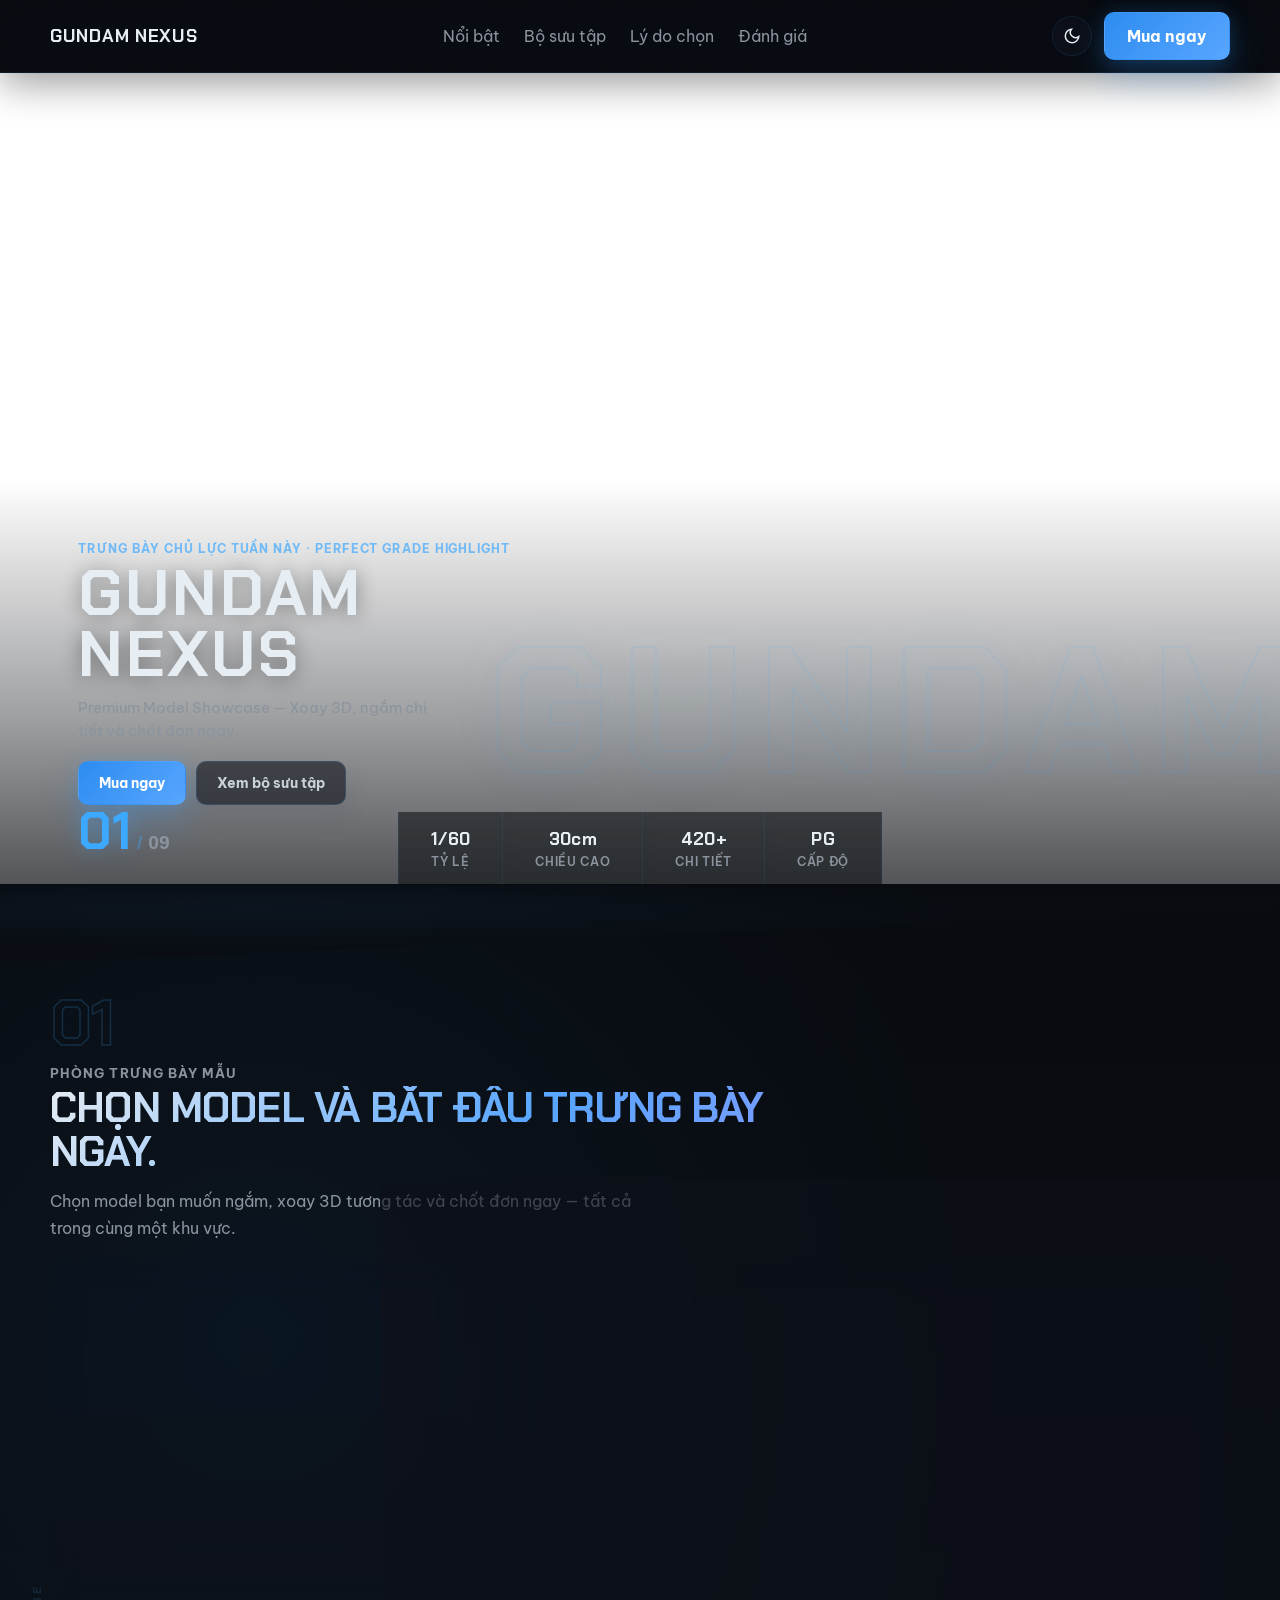
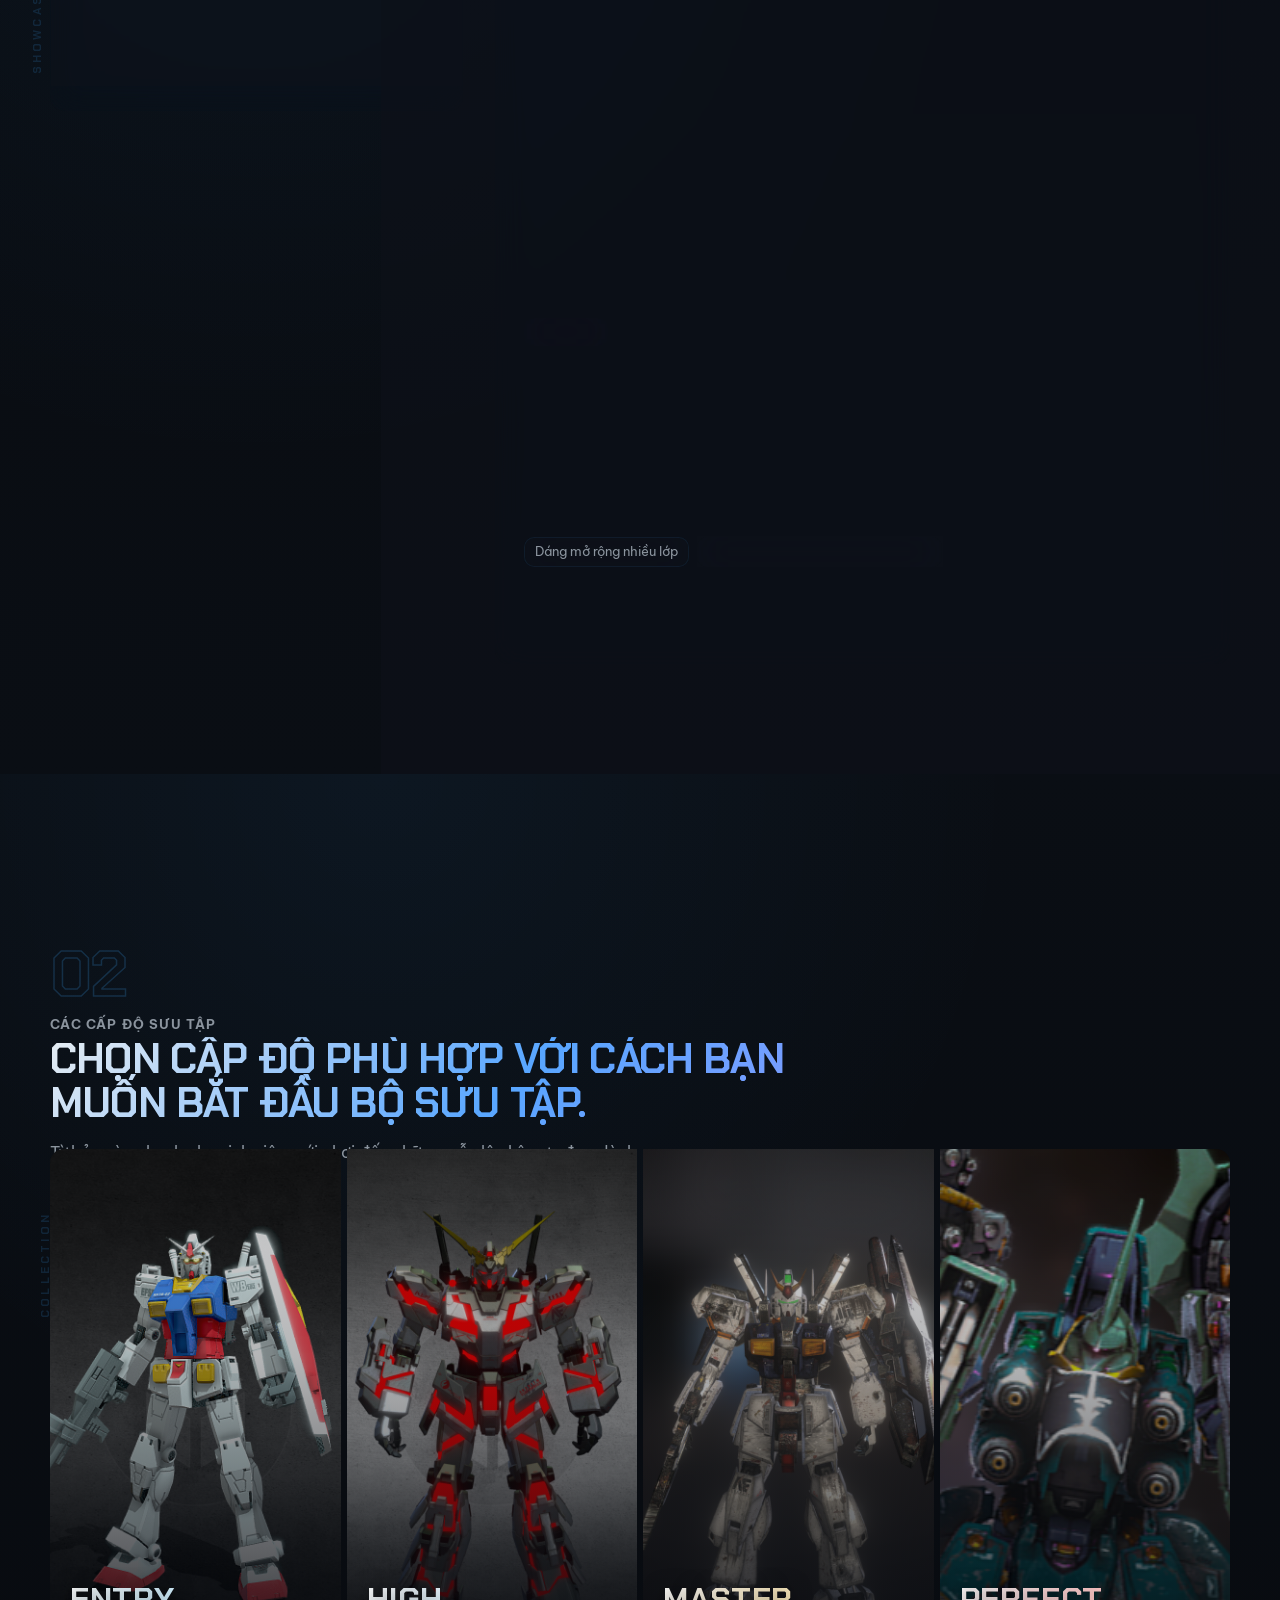
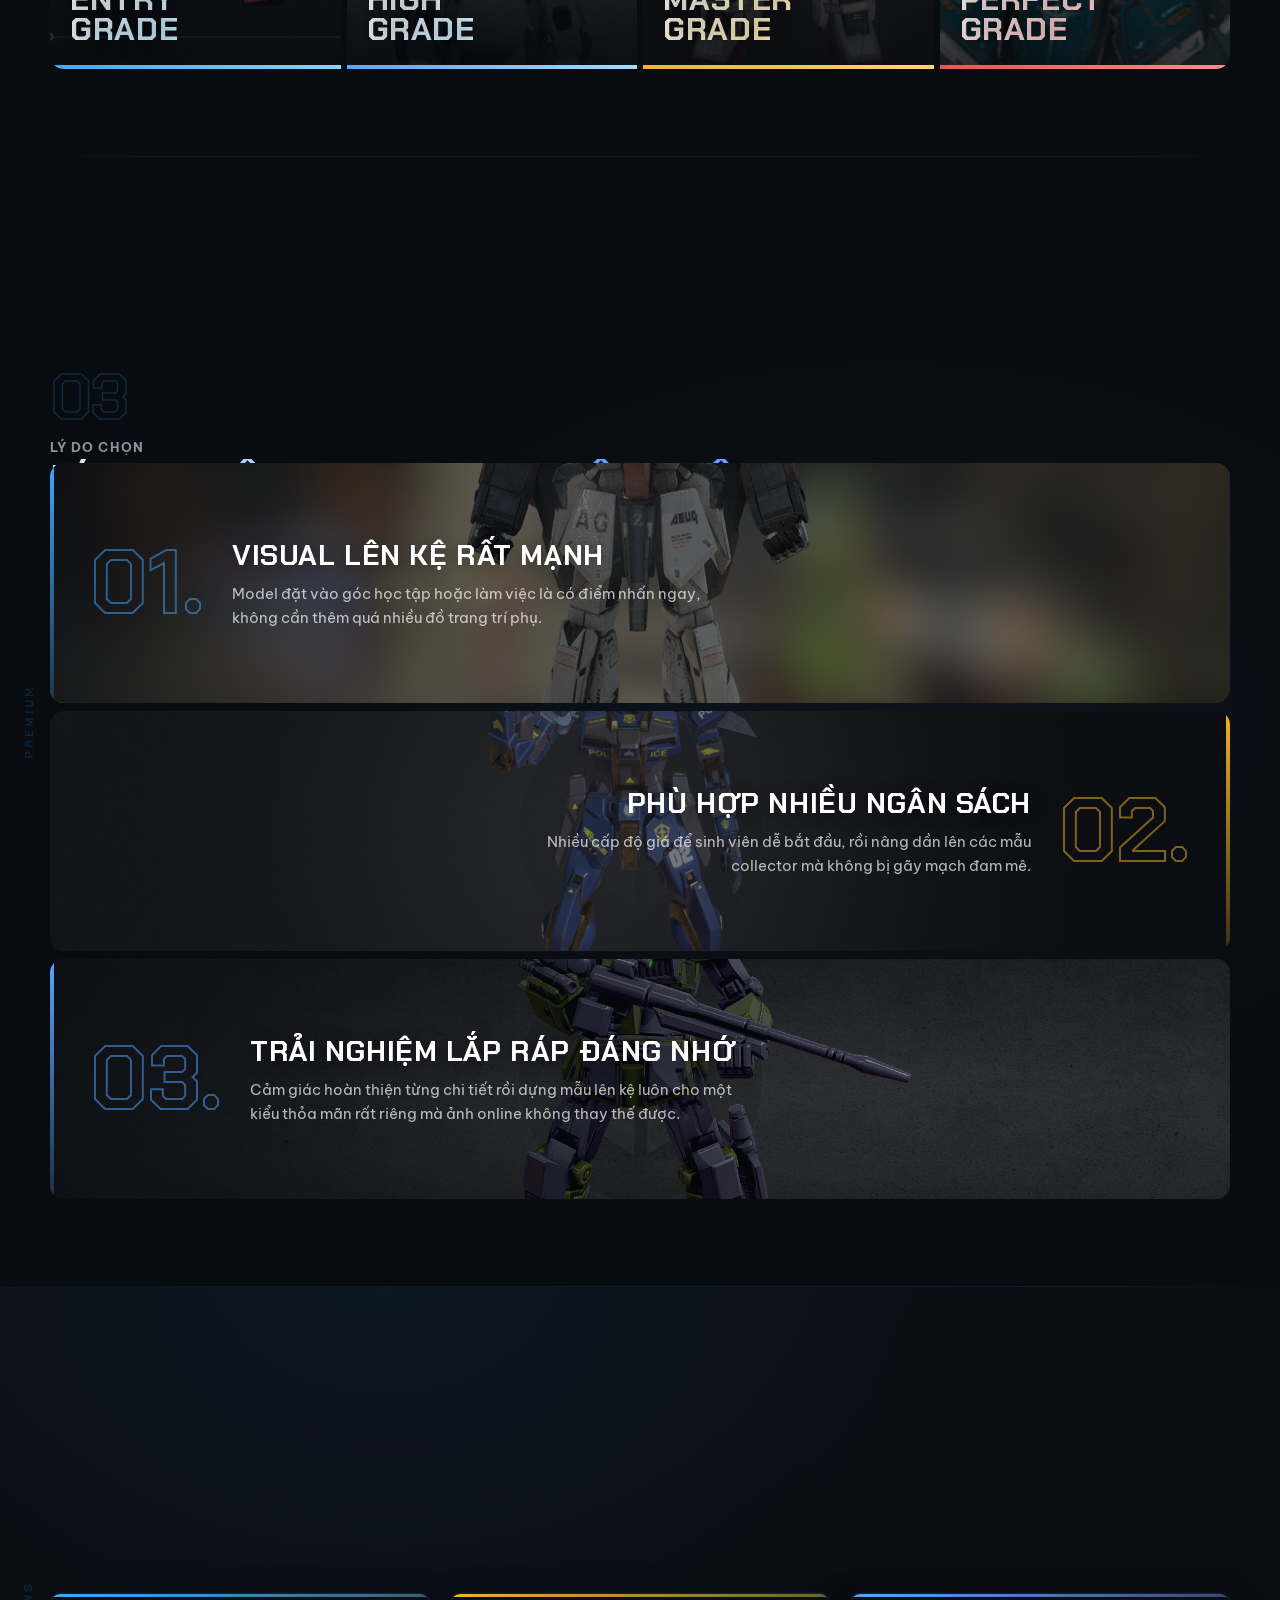
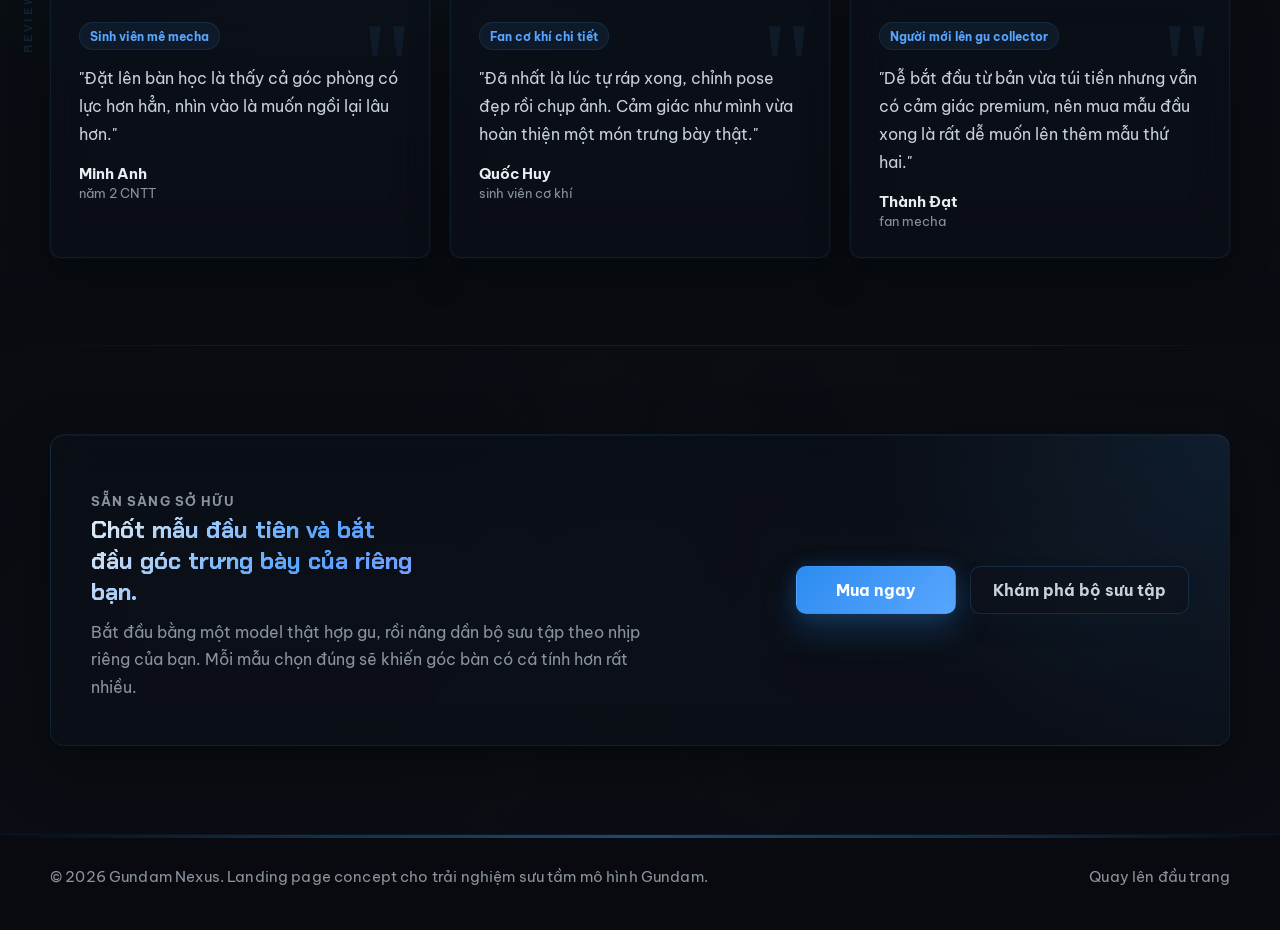
==== commit 80779cb6: "feat: demo giảm giá 50% cho 4 sản phẩm (Strike Freedom, Barbatos, Astray, Full Armor) — tag sale đỏ," ====
--- a/index.html
+++ b/index.html
@@ -218,7 +218,7 @@
                   </p>
 
                   <div class="product-preview__price-row">
-                    <strong id="preview-price">3.590.000 đ</strong>
+                    <strong id="preview-price"><s class="product-preview__price-old">3.590.000 đ</s> 1.795.000 đ</strong>
                     <span id="preview-grade">Perfect Grade</span>
                   </div>
 
--- a/css/components.css
+++ b/css/components.css
@@ -906,6 +906,63 @@
   box-shadow: 0 4px 10px rgba(20, 42, 78, 0.04);
 }
 
+.product-card__tag--sale {
+  background: linear-gradient(135deg, #ff4d4d, #ff6b6b);
+  border-color: rgba(255, 77, 77, 0.3);
+  color: #fff;
+  box-shadow: 0 4px 12px rgba(255, 77, 77, 0.2);
+}
+
+[data-theme="dark"] .product-card__tag--sale {
+  background: linear-gradient(135deg, #ff4d4d, #ff6b6b);
+  border-color: rgba(255, 77, 77, 0.4);
+}
+
+.product-card__price-old {
+  color: #8b949e;
+  font-weight: 400;
+  font-size: 0.74rem;
+  text-decoration: line-through;
+  opacity: 0.7;
+}
+
+.product-card__sale-badge {
+  display: inline-flex;
+  align-items: center;
+  align-self: flex-start;
+  padding: 2px 7px;
+  border-radius: 6px;
+  background: rgba(255, 77, 77, 0.12);
+  color: #ff4d4d;
+  font-size: 0.68rem;
+  font-weight: 800;
+  letter-spacing: 0.02em;
+}
+
+[data-theme="dark"] .product-card__sale-badge {
+  background: rgba(255, 77, 77, 0.15);
+  color: #ff6b6b;
+}
+
+/* ── Preview Sale Price ── */
+
+.product-preview__price-old {
+  color: #8b949e;
+  font-size: 0.92rem;
+  font-weight: 500;
+  text-decoration: line-through;
+  opacity: 0.65;
+  margin-right: 8px;
+}
+
+.product-preview__price-row strong {
+  color: #143256;
+}
+
+[data-theme="dark"] .product-preview__price-row strong {
+  color: #ff6b6b;
+}
+
 .product-card__name {
   color: #121926;
   font-size: 0.92rem;
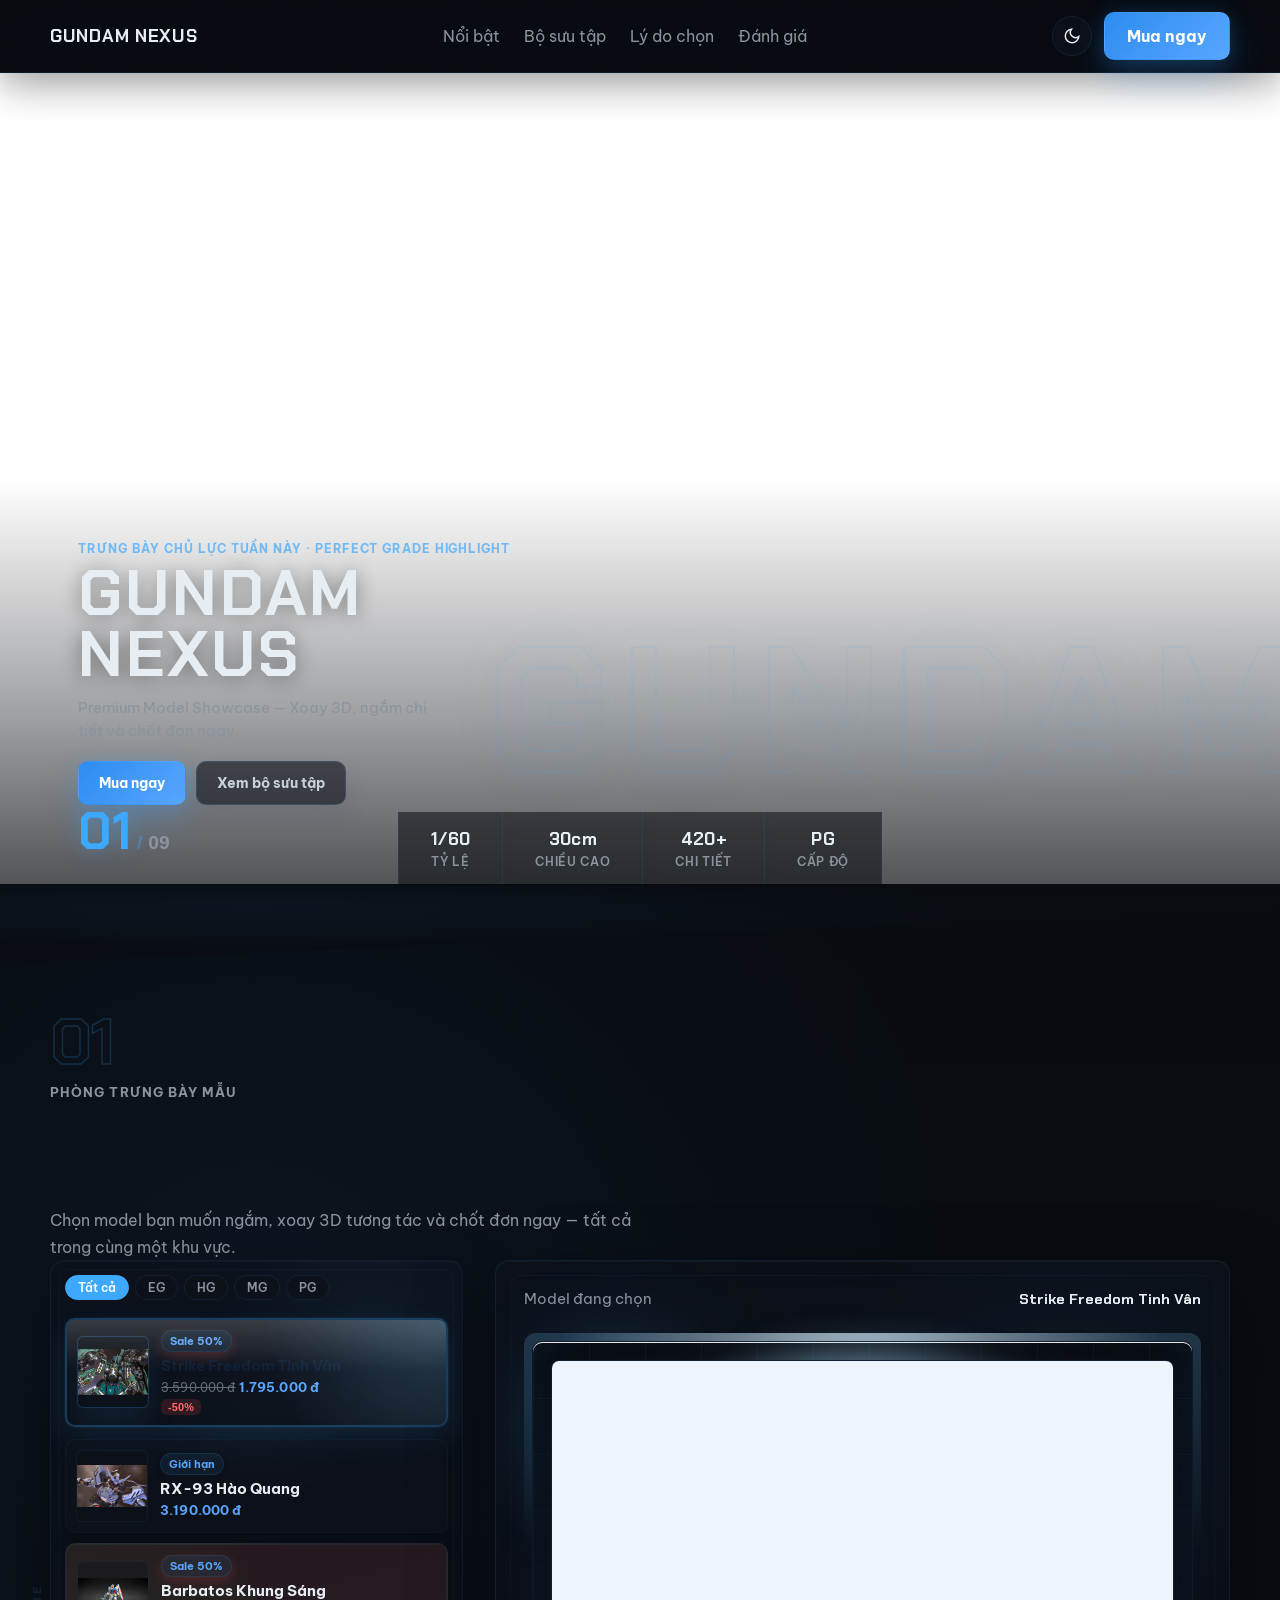
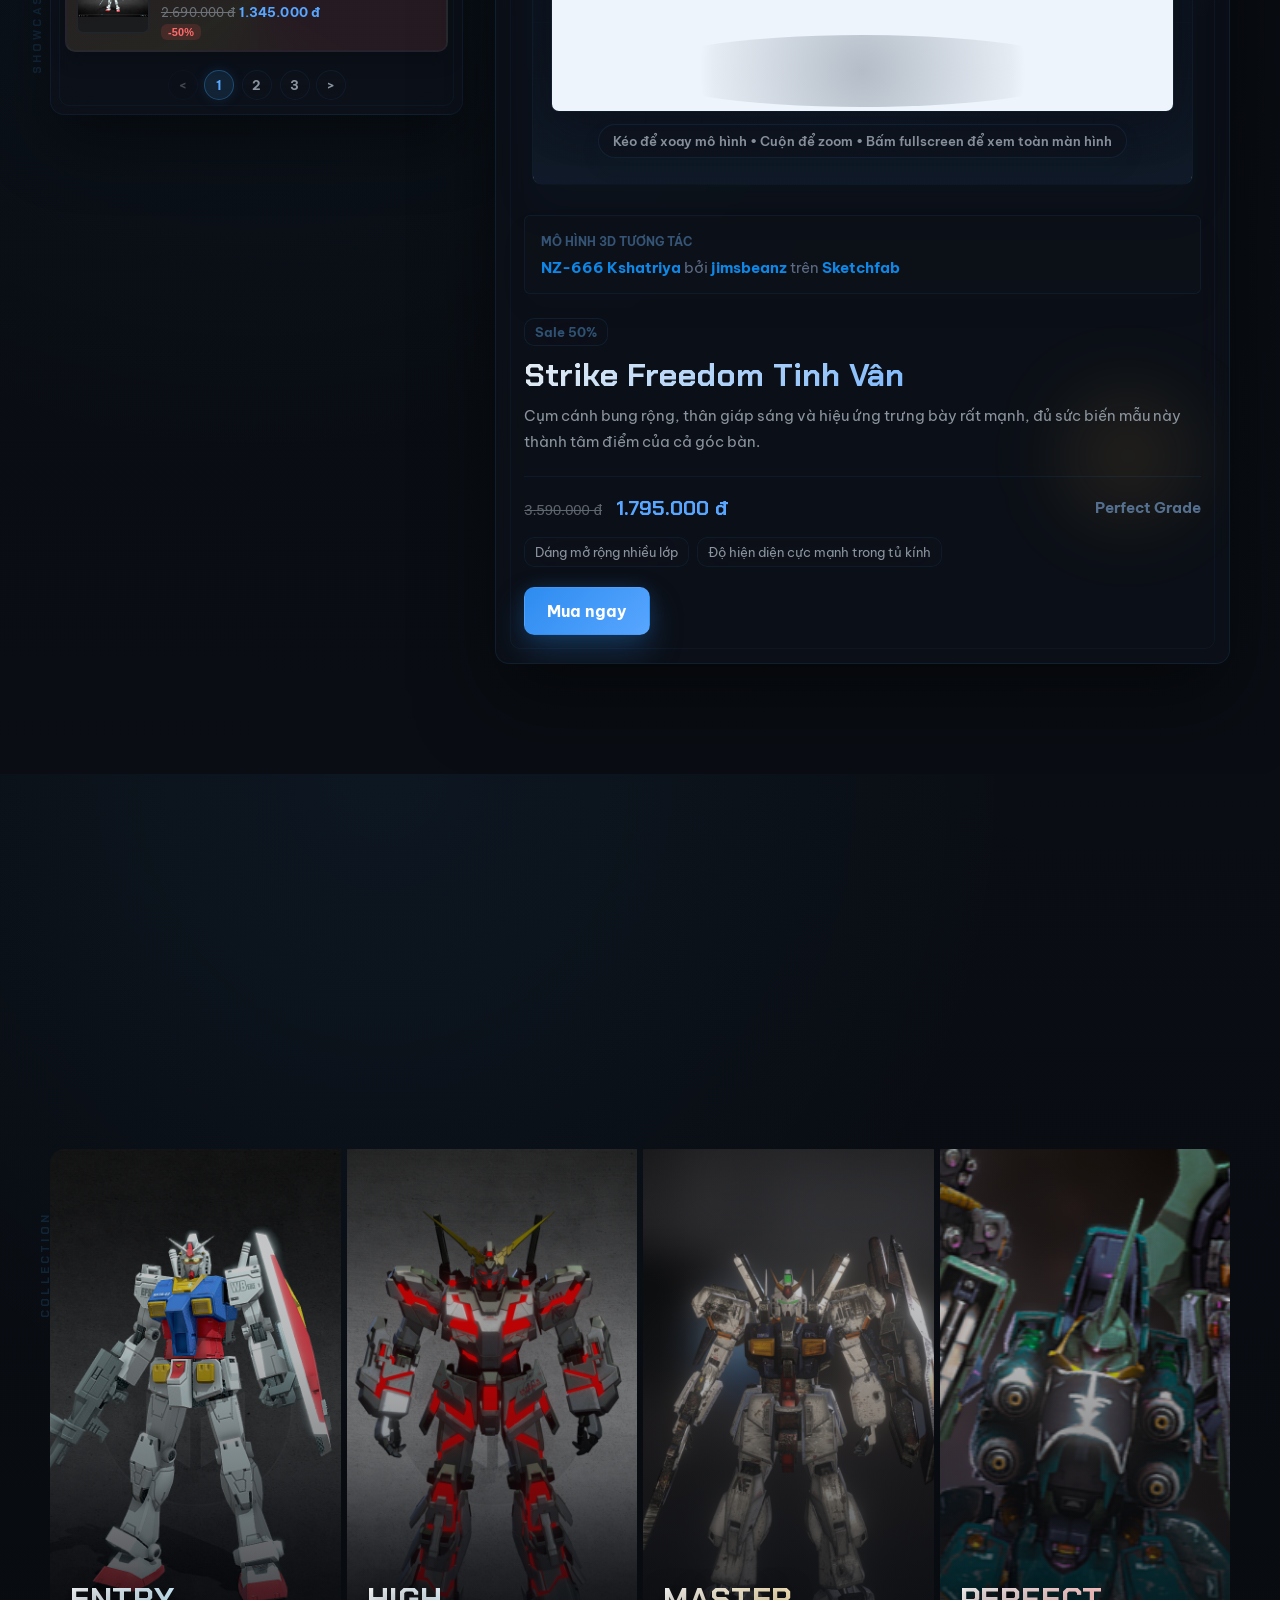
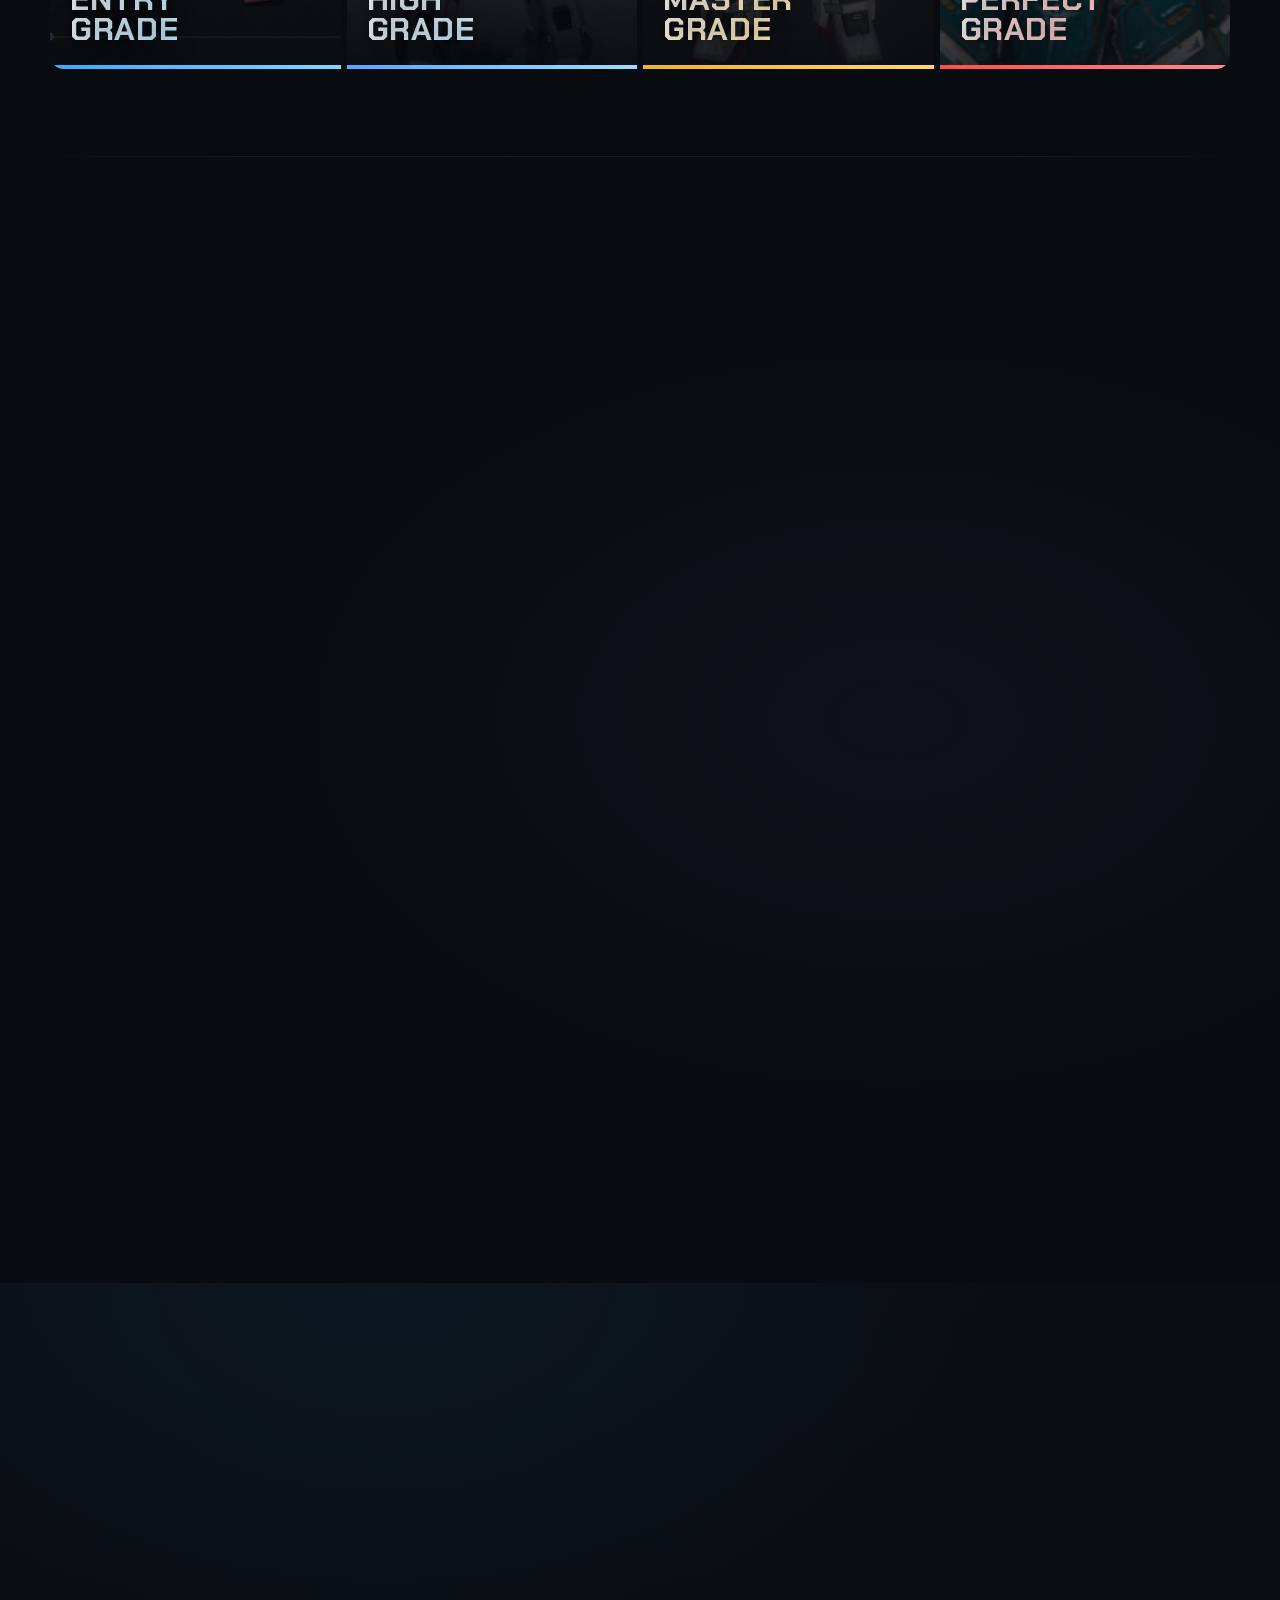
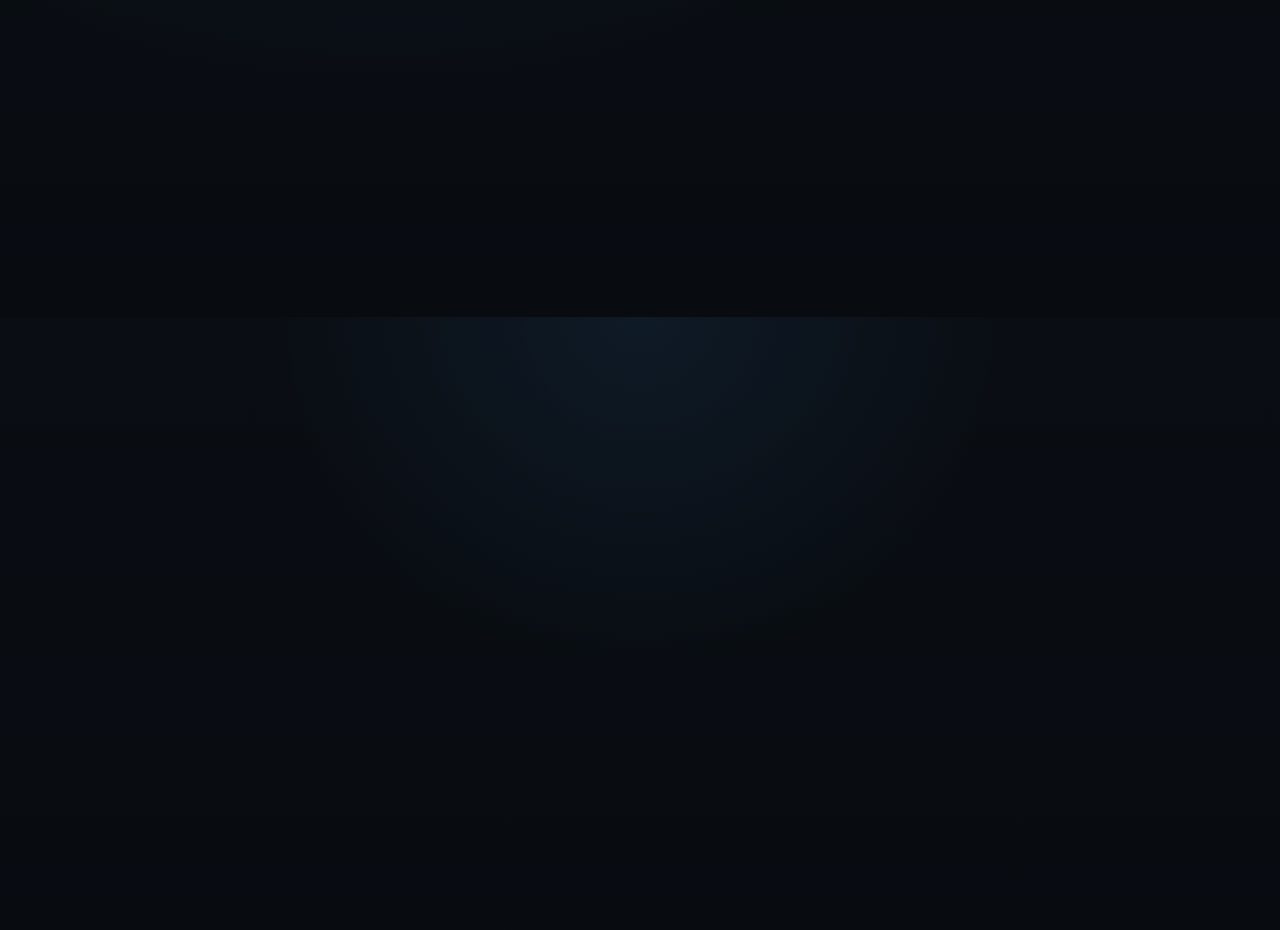
==== commit e09b80a9: "feat: 13 UX enhancements — parallax images, cursor glow, gradient border sale, count-up stats, lette" ====
--- a/index.html
+++ b/index.html
@@ -246,7 +246,7 @@
           </div>
 
           <div class="grade-panels">
-            <article class="grade-panel grade-panel--eg">
+            <article class="grade-panel grade-panel--eg" data-grade="Entry Grade" role="button" tabindex="0">
               <div class="grade-panel__bg">
                 <img src="./assets/images/Hinh-3.png" alt="Entry Grade Gundam" loading="lazy">
               </div>
@@ -258,7 +258,7 @@
                 <h3 class="grade-panel__title">Entry<br>Grade</h3>
               </div>
             </article>
-            <article class="grade-panel grade-panel--hg">
+            <article class="grade-panel grade-panel--hg" data-grade="High Grade" role="button" tabindex="0">
               <div class="grade-panel__bg">
                 <img src="./assets/images/Hinh-4.png" alt="High Grade Gundam" loading="lazy">
               </div>
@@ -270,7 +270,7 @@
                 <h3 class="grade-panel__title">High<br>Grade</h3>
               </div>
             </article>
-            <article class="grade-panel grade-panel--mg">
+            <article class="grade-panel grade-panel--mg" data-grade="Master Grade" role="button" tabindex="0">
               <div class="grade-panel__bg">
                 <img src="./assets/images/Hinh-6.png" alt="Master Grade Gundam" loading="lazy">
               </div>
@@ -282,7 +282,7 @@
                 <h3 class="grade-panel__title">Master<br>Grade</h3>
               </div>
             </article>
-            <article class="grade-panel grade-panel--pg">
+            <article class="grade-panel grade-panel--pg" data-grade="Perfect Grade" role="button" tabindex="0">
               <div class="grade-panel__bg">
                 <img src="./assets/images/Hinh-1.png" alt="Perfect Grade Gundam" loading="lazy">
               </div>
@@ -416,8 +416,8 @@
           </div>
 
           <div class="cta__actions">
-            <a class="button button--primary button--large" href="#featured">Mua ngay</a>
-            <a class="button button--secondary button--large" href="#collections">Khám phá bộ sưu tập</a>
+            <a class="button button--primary button--large button--magnetic" href="#featured">Mua ngay</a>
+            <a class="button button--secondary button--large button--magnetic" href="#collections">Khám phá bộ sưu tập</a>
           </div>
         </div>
       </section>
@@ -432,8 +432,25 @@
     </footer>
 
     <button class="back-to-top" id="back-to-top" type="button" aria-label="Quay lên đầu trang">
+      <svg class="back-to-top__ring" width="50" height="50" viewBox="0 0 50 50" aria-hidden="true">
+        <circle class="ring-bg" cx="25" cy="25" r="22"/>
+        <circle class="ring-progress" id="scroll-ring" cx="25" cy="25" r="22"/>
+      </svg>
       <svg width="20" height="20" viewBox="0 0 24 24" fill="none" stroke="currentColor" stroke-width="2.5" stroke-linecap="round" stroke-linejoin="round"><polyline points="18 15 12 9 6 15"/></svg>
     </button>
+
+    <!-- Quick-View Modal -->
+    <div class="quickview-overlay" id="quickview-overlay" aria-hidden="true">
+      <div class="quickview-modal" role="dialog" aria-label="Xem nhanh sản phẩm">
+        <button class="quickview-modal__close" id="quickview-close" type="button" aria-label="Đóng">&times;</button>
+        <div class="quickview-modal__viewer" id="quickview-viewer"></div>
+        <div class="quickview-modal__info">
+          <h3 class="quickview-modal__name" id="quickview-name"></h3>
+          <p class="quickview-modal__desc" id="quickview-desc"></p>
+          <div class="quickview-modal__price" id="quickview-price"></div>
+        </div>
+      </div>
+    </div>
   </div>
 
   <script src="./data/products.js"></script>
--- a/css/animations.css
+++ b/css/animations.css
@@ -299,6 +299,305 @@
     transform 0.7s cubic-bezier(0.22, 1, 0.36, 1);
 }
 
+/* ── Animated Gradient Border (Sale items) ── */
+
+@keyframes gradientBorderSpin {
+  0%   { --border-angle: 0deg; }
+  100% { --border-angle: 360deg; }
+}
+
+@property --border-angle {
+  syntax: "<angle>";
+  initial-value: 0deg;
+  inherits: false;
+}
+
+.product-card--sale {
+  border: 2px solid transparent;
+  background-origin: border-box;
+  background-clip: padding-box, border-box;
+  background-image:
+    linear-gradient(var(--surface-strong), var(--surface-strong)),
+    conic-gradient(from var(--border-angle), #ff4d4d, #ff6b6b, #ffd56b, #ff4d4d);
+  animation: gradientBorderSpin 3s linear infinite;
+}
+
+[data-theme="dark"] .product-card--sale {
+  background-image:
+    linear-gradient(rgba(14, 18, 26, 0.9), rgba(14, 18, 26, 0.9)),
+    conic-gradient(from var(--border-angle), #ff4d4d, #ff6b6b, #ffd56b, #ff4d4d);
+}
+
+/* ── Staggered Letter Animation for Section Headings ── */
+
+@keyframes letterReveal {
+  from {
+    opacity: 0;
+    transform: translateY(14px) rotateX(40deg);
+    filter: blur(4px);
+  }
+  to {
+    opacity: 1;
+    transform: translateY(0) rotateX(0deg);
+    filter: blur(0);
+  }
+}
+
+.heading-letter {
+  display: inline-block;
+  animation: letterReveal 0.5s cubic-bezier(0.22, 1, 0.36, 1) both;
+  transform-origin: bottom center;
+}
+
+.heading-letter.is-space {
+  width: 0.3em;
+}
+
+/* ── Cursor Glow Effect ── */
+
+.cursor-glow {
+  position: absolute;
+  width: 200px;
+  height: 200px;
+  border-radius: 50%;
+  pointer-events: none;
+  z-index: 0;
+  opacity: 0;
+  transition: opacity 0.3s ease;
+  background: radial-gradient(circle, var(--glow-color, rgba(61, 168, 255, 0.12)), transparent 70%);
+}
+
+.cursor-glow.is-active {
+  opacity: 1;
+}
+
+/* ── Count-Up Animation ── */
+
+.stat-counting {
+  transition: none;
+}
+
+/* ── Scroll Progress Ring (back-to-top) ── */
+
+.back-to-top__ring {
+  position: absolute;
+  inset: -2px;
+  border-radius: 50%;
+}
+
+.back-to-top__ring circle {
+  fill: none;
+  stroke-width: 2.5;
+  stroke-linecap: round;
+}
+
+.back-to-top__ring .ring-bg {
+  stroke: var(--border-soft);
+}
+
+.back-to-top__ring .ring-progress {
+  stroke: var(--accent-blue);
+  stroke-dasharray: 138.23;
+  stroke-dashoffset: 138.23;
+  transition: stroke-dashoffset 0.15s ease-out;
+  transform: rotate(-90deg);
+  transform-origin: center;
+}
+
+/* ── Quick-View Modal ── */
+
+.quickview-overlay {
+  position: fixed;
+  inset: 0;
+  z-index: 60;
+  display: flex;
+  align-items: center;
+  justify-content: center;
+  background: rgba(0, 0, 0, 0.6);
+  backdrop-filter: blur(8px);
+  -webkit-backdrop-filter: blur(8px);
+  opacity: 0;
+  visibility: hidden;
+  transition: opacity 0.3s ease, visibility 0.3s ease;
+}
+
+.quickview-overlay.is-open {
+  opacity: 1;
+  visibility: visible;
+}
+
+.quickview-modal {
+  position: relative;
+  width: min(90vw, 800px);
+  max-height: 85vh;
+  border-radius: var(--radius-xl);
+  border: 1px solid rgba(61, 168, 255, 0.14);
+  background: var(--surface-strong);
+  box-shadow: 0 40px 80px rgba(0, 0, 0, 0.3);
+  overflow: hidden;
+  transform: scale(0.92) translateY(20px);
+  transition: transform 0.35s cubic-bezier(0.22, 1, 0.36, 1);
+}
+
+.quickview-overlay.is-open .quickview-modal {
+  transform: scale(1) translateY(0);
+}
+
+[data-theme="dark"] .quickview-modal {
+  background: #0f1319;
+  border-color: rgba(61, 168, 255, 0.12);
+}
+
+.quickview-modal__close {
+  position: absolute;
+  top: 16px;
+  right: 16px;
+  z-index: 2;
+  width: 36px;
+  height: 36px;
+  border: 1px solid var(--border-soft);
+  border-radius: 50%;
+  background: var(--surface);
+  color: var(--text-primary);
+  font-size: 1.2rem;
+  cursor: pointer;
+  display: flex;
+  align-items: center;
+  justify-content: center;
+  transition: all var(--transition-base);
+}
+
+.quickview-modal__close:hover {
+  background: var(--accent-blue);
+  color: #fff;
+  border-color: var(--accent-blue);
+}
+
+.quickview-modal__viewer {
+  width: 100%;
+  height: 50vh;
+  min-height: 300px;
+  border-bottom: 1px solid var(--border-soft);
+}
+
+.quickview-modal__viewer iframe {
+  width: 100%;
+  height: 100%;
+  border: 0;
+}
+
+.quickview-modal__info {
+  padding: 24px 28px;
+  overflow-y: auto;
+  max-height: 35vh;
+}
+
+.quickview-modal__name {
+  margin: 0 0 8px;
+  font-family: var(--font-display), var(--font-body), sans-serif;
+  font-size: 1.4rem;
+  font-weight: 800;
+  color: var(--text-primary);
+}
+
+.quickview-modal__desc {
+  margin: 0 0 16px;
+  color: var(--text-secondary);
+  font-size: 0.92rem;
+  line-height: 1.65;
+}
+
+.quickview-modal__price {
+  font-family: var(--font-display), var(--font-body), sans-serif;
+  font-size: 1.3rem;
+  font-weight: 800;
+  color: var(--accent-blue);
+}
+
+.quickview-modal__price-old {
+  font-size: 0.95rem;
+  font-weight: 500;
+  color: var(--text-secondary);
+  text-decoration: line-through;
+  opacity: 0.65;
+  margin-right: 8px;
+}
+
+/* ── Magnetic Button ── */
+
+.button--magnetic {
+  transition:
+    transform 180ms cubic-bezier(0.22, 1, 0.36, 1),
+    box-shadow 260ms ease;
+}
+
+/* ── Empty State ── */
+
+.product-grid__empty {
+  display: flex;
+  flex-direction: column;
+  align-items: center;
+  justify-content: center;
+  gap: 12px;
+  padding: 40px 20px;
+  color: var(--text-secondary);
+  text-align: center;
+}
+
+.product-grid__empty-icon {
+  font-size: 2.4rem;
+  opacity: 0.5;
+}
+
+.product-grid__empty-text {
+  font-size: 0.92rem;
+  font-weight: 600;
+}
+
+/* ── Content Visibility for Off-screen Sections ── */
+
+.benefits,
+.testimonials,
+.cta {
+  content-visibility: auto;
+  contain-intrinsic-size: auto 600px;
+}
+
+/* ── Prefers Reduced Motion ── */
+
+@media (prefers-reduced-motion: reduce) {
+  .cta__big-text,
+  .product-preview__glow,
+  .hero__display-glow,
+  .hero__showcase-image,
+  .product-card--sale {
+    animation: none !important;
+  }
+
+  .heading-letter {
+    animation: none !important;
+    opacity: 1 !important;
+    transform: none !important;
+    filter: none !important;
+  }
+
+  .cursor-glow {
+    display: none !important;
+  }
+
+  .quickview-modal,
+  .quickview-overlay {
+    transition: none !important;
+  }
+
+  .grade-panel,
+  .benefit-strip {
+    animation: none !important;
+    opacity: 1 !important;
+    transform: none !important;
+  }
+}
+
 .reveal.is-visible {
   opacity: 1;
   transform: translateY(0);
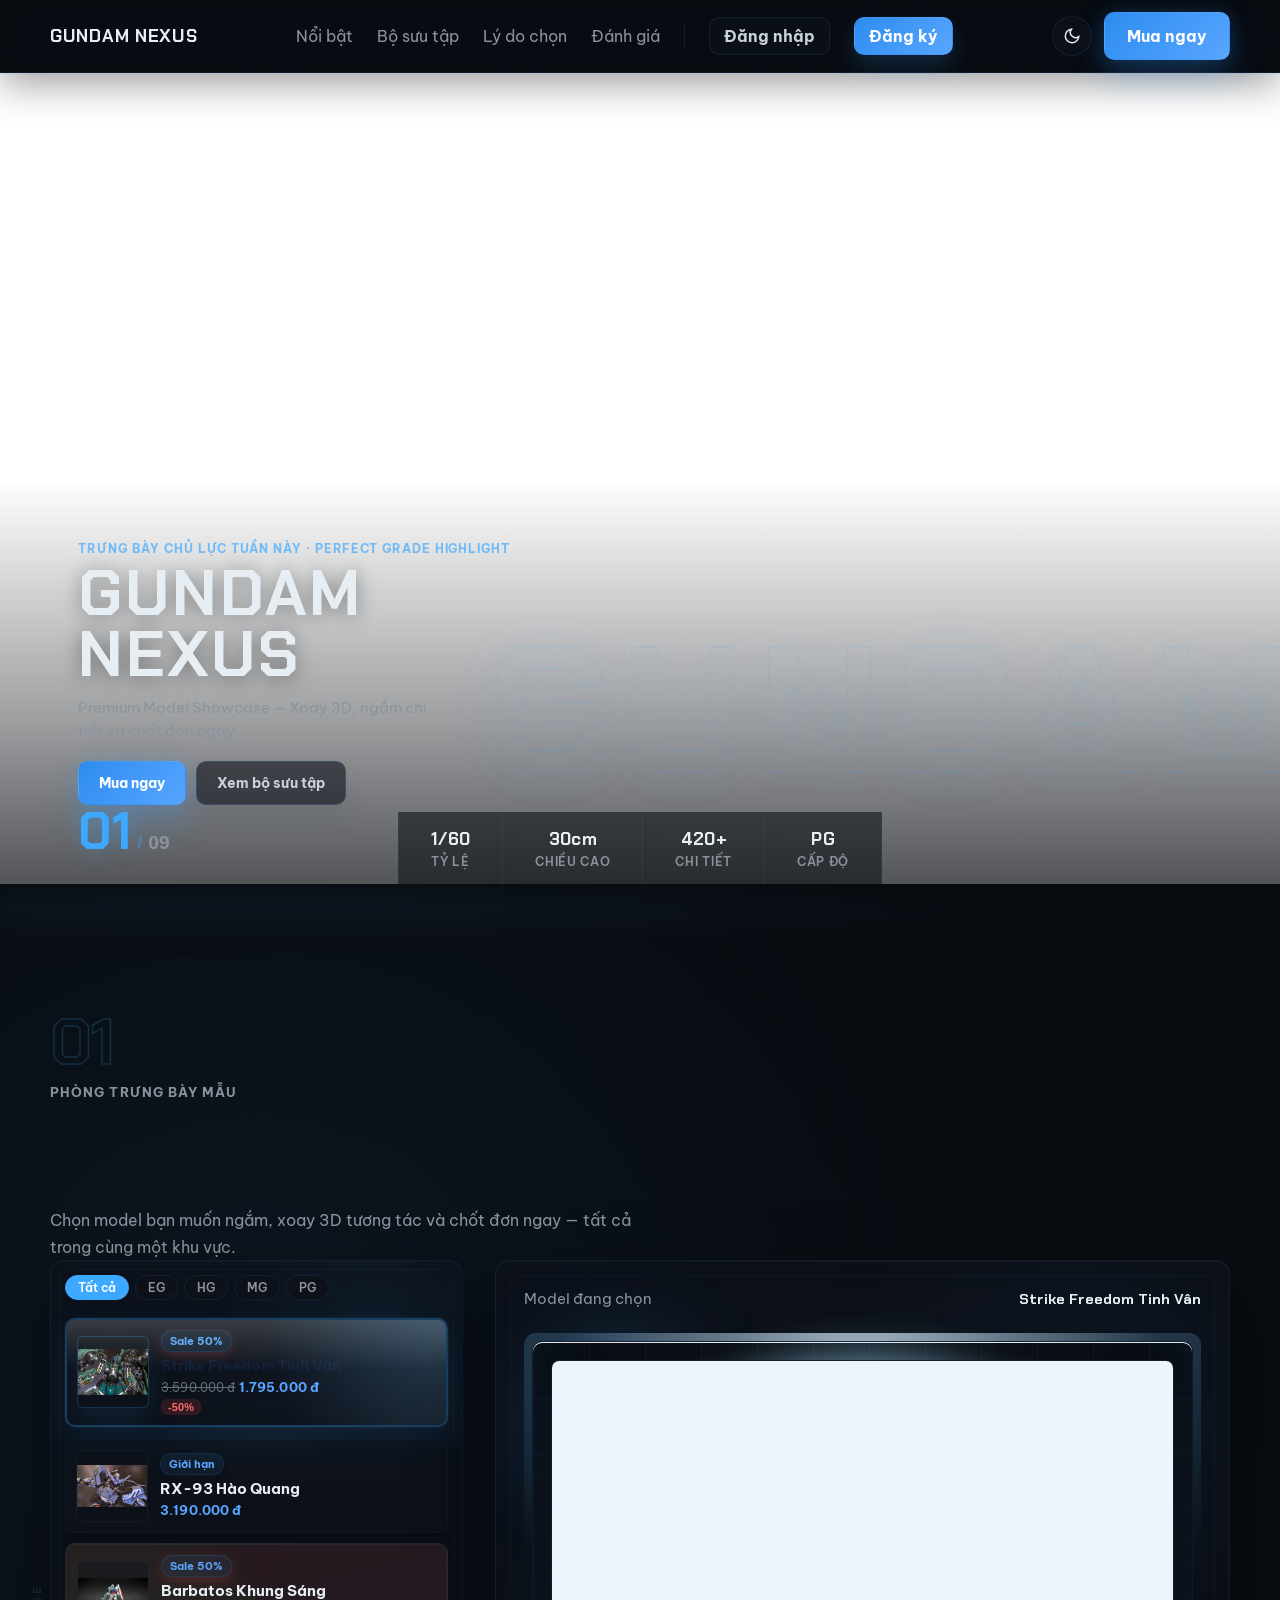
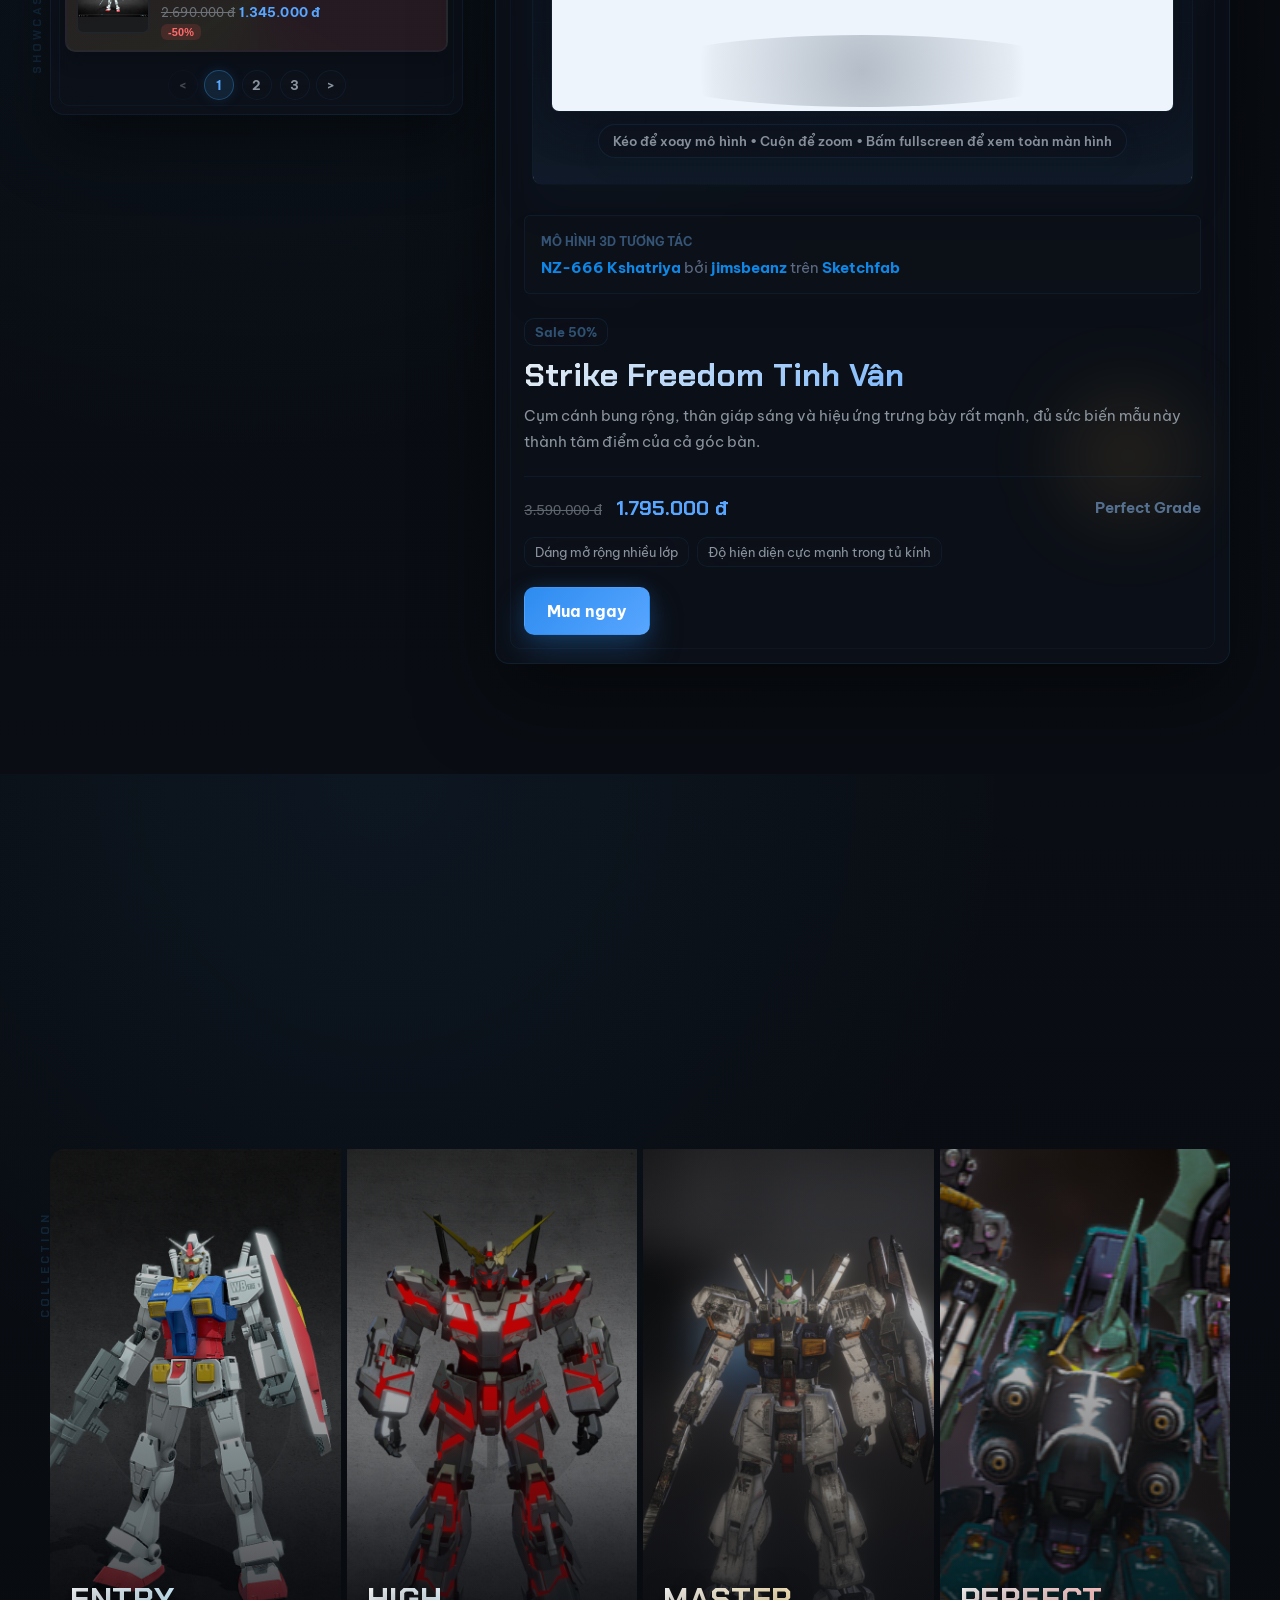
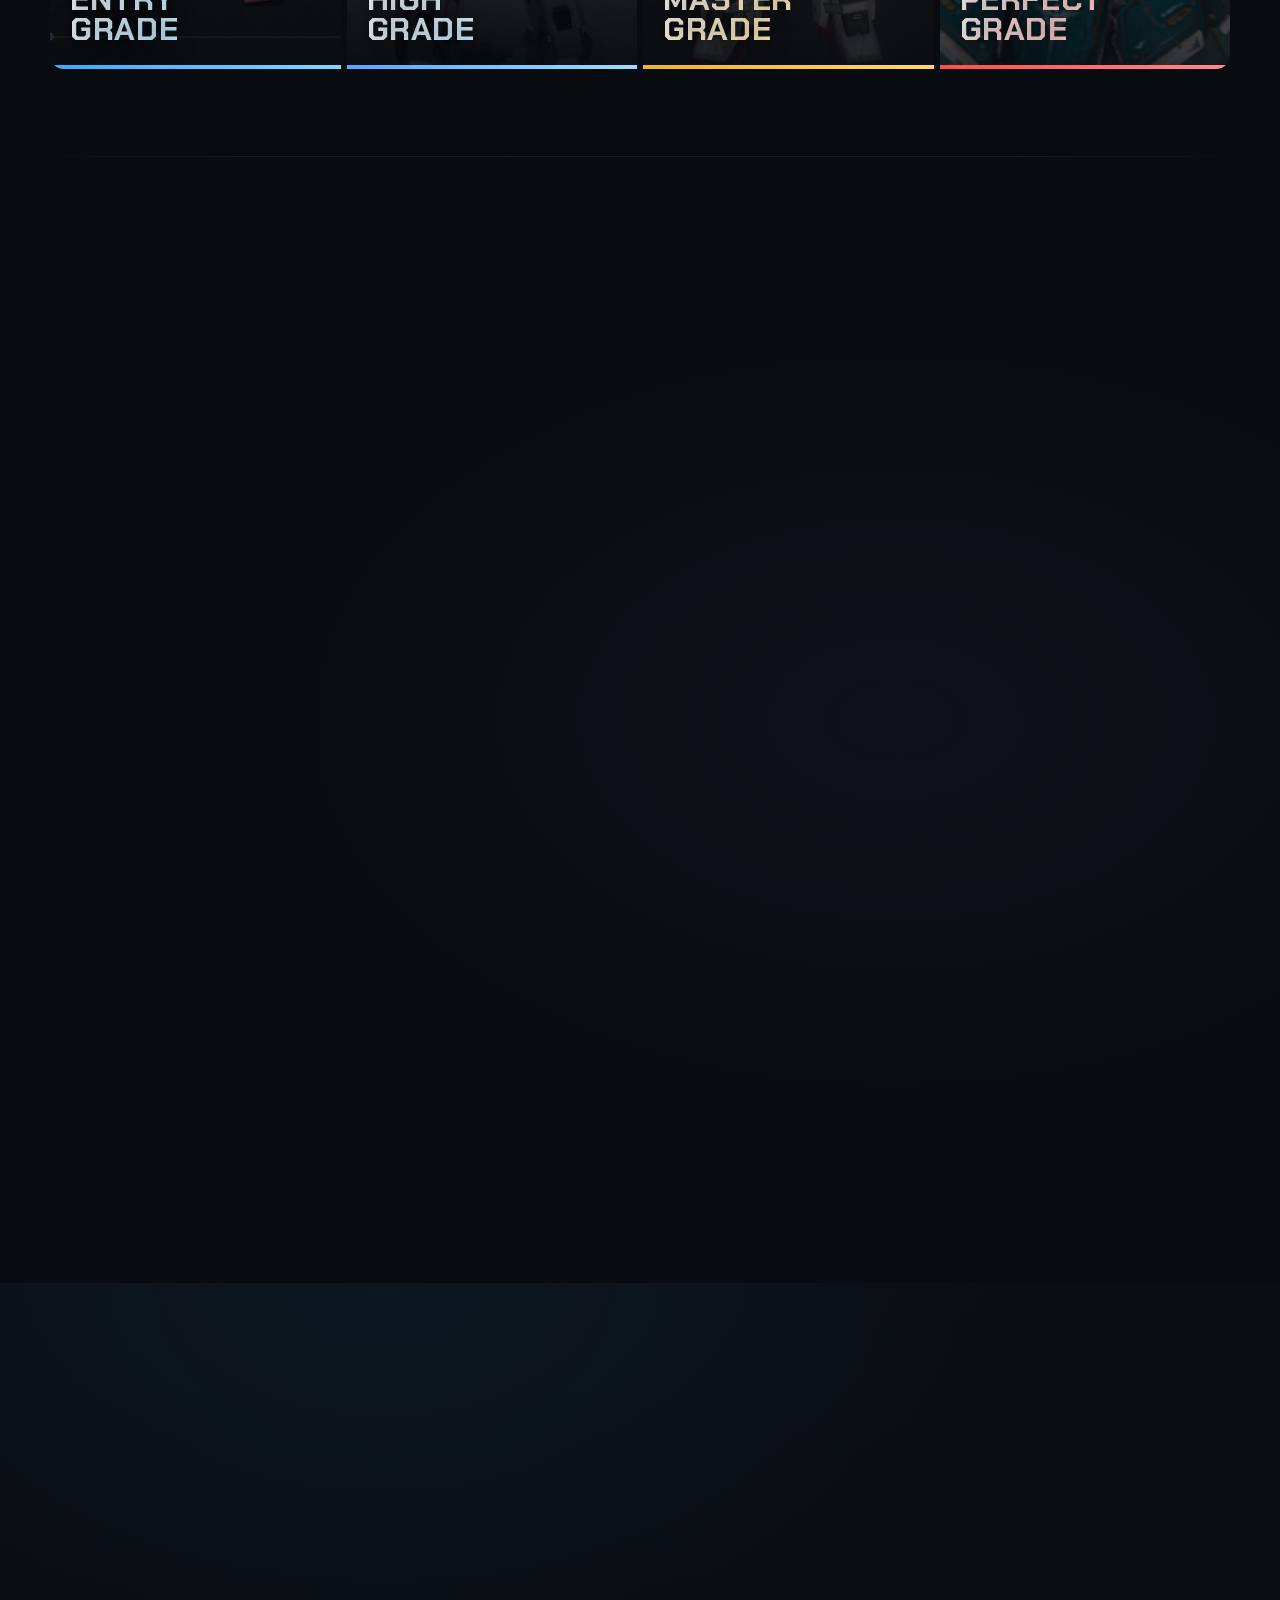
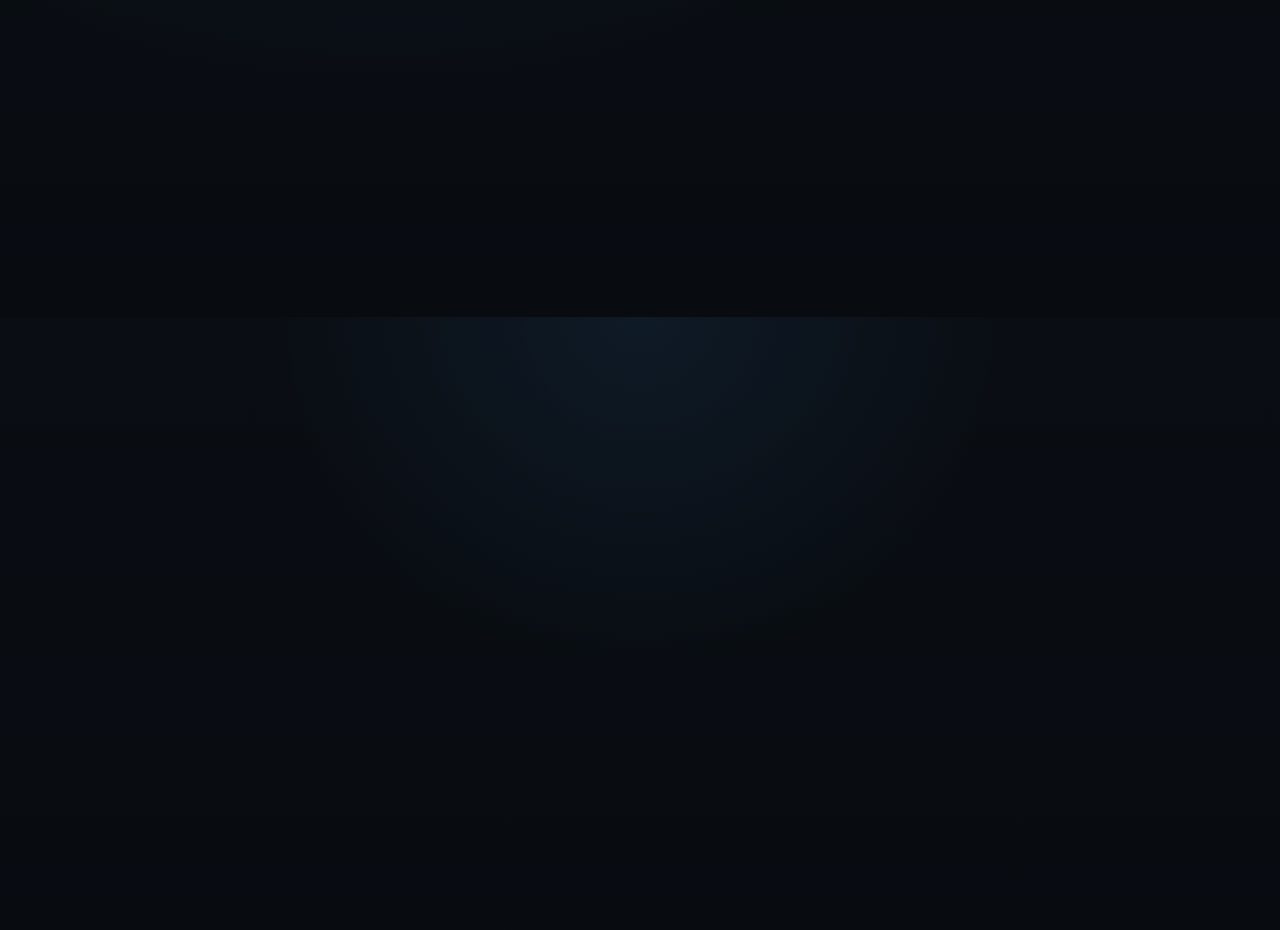
==== commit e8000418: "Add demo auth pages" ====
--- a/index.html
+++ b/index.html
@@ -37,6 +37,9 @@
           <a href="#collections">Bộ sưu tập</a>
           <a href="#benefits">Lý do chọn</a>
           <a href="#testimonials">Đánh giá</a>
+          <span class="main-nav__divider" aria-hidden="true"></span>
+          <a class="main-nav__auth" href="./login.html">Đăng nhập</a>
+          <a class="main-nav__auth main-nav__auth--primary" href="./register.html">Đăng ký</a>
         </nav>
         <div class="site-header__actions">
           <button class="theme-toggle" id="theme-toggle" type="button" aria-label="Chuyển chế độ tối/sáng">
--- a/css/components.css
+++ b/css/components.css
@@ -33,6 +33,47 @@
 .main-nav a:hover,
 .site-footer a:hover {
   color: #2a92eb;
+}
+
+.main-nav__divider {
+  width: 1px;
+  height: 24px;
+  background: var(--border-soft);
+}
+
+.main-nav__auth {
+  min-height: 38px;
+  padding: 0 14px;
+  border: 1px solid var(--border-soft);
+  border-radius: var(--radius-md);
+  display: inline-flex;
+  align-items: center;
+  justify-content: center;
+  color: var(--text-primary);
+  font-weight: 700;
+  transition:
+    transform var(--transition-base),
+    border-color var(--transition-base),
+    background var(--transition-base),
+    color var(--transition-base);
+}
+
+.main-nav__auth:hover {
+  transform: translateY(-1px);
+  border-color: rgba(61, 168, 255, 0.34);
+  background: rgba(61, 168, 255, 0.08);
+}
+
+.main-nav__auth--primary {
+  color: #ffffff;
+  border-color: transparent;
+  background: linear-gradient(135deg, #3da8ff, #7fd6ff);
+  box-shadow: 0 12px 24px rgba(61, 168, 255, 0.18);
+}
+
+.main-nav__auth--primary:hover {
+  color: #ffffff;
+  box-shadow: 0 16px 30px rgba(61, 168, 255, 0.24);
 }
 
 .eyebrow {
@@ -2725,3 +2766,313 @@
   background: rgba(255, 205, 91, 0.1);
   filter: blur(40px);
 }
+
+/* Auth demo pages */
+
+[data-theme="dark"] .main-nav__divider {
+  background: rgba(61, 168, 255, 0.12);
+}
+
+[data-theme="dark"] .main-nav__auth {
+  color: #c9d1d9;
+  border-color: rgba(61, 168, 255, 0.14);
+  background: rgba(14, 18, 26, 0.52);
+}
+
+[data-theme="dark"] .main-nav__auth:hover {
+  color: #58a6ff;
+  border-color: rgba(61, 168, 255, 0.32);
+  background: rgba(61, 168, 255, 0.08);
+}
+
+[data-theme="dark"] .main-nav__auth--primary {
+  color: #ffffff;
+  border-color: transparent;
+  background: linear-gradient(135deg, #2d8cf0, #58a6ff);
+}
+
+[data-theme="dark"] .main-nav__auth--primary:hover {
+  color: #ffffff;
+}
+
+.auth-section {
+  position: relative;
+  min-height: calc(100vh - 72px);
+  display: flex;
+  align-items: center;
+  overflow: hidden;
+  padding: 96px 0 112px;
+  background:
+    radial-gradient(circle at 18% 18%, rgba(61, 168, 255, 0.16), transparent 28%),
+    radial-gradient(circle at 88% 12%, rgba(255, 205, 91, 0.12), transparent 22%),
+    linear-gradient(180deg, #ffffff 0%, #f5faff 58%, #edf5fb 100%);
+}
+
+.auth-section::before {
+  content: "";
+  position: absolute;
+  inset: 0;
+  z-index: 0;
+  background:
+    linear-gradient(90deg, rgba(255, 255, 255, 0.96) 0%, rgba(255, 255, 255, 0.78) 46%, rgba(255, 255, 255, 0.42) 100%),
+    url("../assets/images/Hinh-7.png") right center / min(54vw, 680px) auto no-repeat;
+  opacity: 0.95;
+}
+
+.auth-layout {
+  position: relative;
+  z-index: 1;
+  display: grid;
+  grid-template-columns: minmax(0, 0.92fr) minmax(320px, 460px);
+  align-items: center;
+  gap: 48px;
+}
+
+.auth-copy {
+  max-width: 560px;
+}
+
+.auth-copy h1 {
+  margin: 10px 0 18px;
+  font-family: var(--font-display), var(--font-body), sans-serif;
+  font-size: clamp(2.4rem, 5vw, 4.8rem);
+  line-height: 0.95;
+  letter-spacing: 0.04em;
+  text-transform: uppercase;
+}
+
+.auth-copy p {
+  max-width: 54ch;
+  color: var(--text-secondary);
+  line-height: 1.75;
+}
+
+.auth-panel {
+  display: grid;
+  gap: 16px;
+}
+
+.auth-card {
+  position: relative;
+  overflow: hidden;
+  padding: 32px;
+  border: 1px solid rgba(61, 168, 255, 0.14);
+  border-radius: var(--radius-lg);
+  background:
+    radial-gradient(circle at 80% 12%, rgba(61, 168, 255, 0.12), transparent 28%),
+    var(--surface);
+  box-shadow: var(--shadow-strong);
+  backdrop-filter: blur(18px) saturate(1.2);
+  -webkit-backdrop-filter: blur(18px) saturate(1.2);
+}
+
+.auth-card::before {
+  content: "";
+  position: absolute;
+  inset: 0;
+  border: 1px solid rgba(255, 255, 255, 0.24);
+  border-radius: inherit;
+  pointer-events: none;
+}
+
+.auth-card__header {
+  margin-bottom: 24px;
+}
+
+.auth-card__header h2 {
+  margin: 6px 0 8px;
+  font-family: var(--font-display), var(--font-body), sans-serif;
+  font-size: clamp(1.65rem, 3vw, 2.2rem);
+  letter-spacing: 0.03em;
+  text-transform: uppercase;
+}
+
+.auth-card__header p,
+.auth-form__footer {
+  color: var(--text-secondary);
+  font-size: 0.92rem;
+  line-height: 1.6;
+}
+
+.auth-form {
+  position: relative;
+  display: grid;
+  gap: 16px;
+}
+
+.auth-field {
+  display: grid;
+  gap: 8px;
+}
+
+.auth-field label {
+  color: var(--text-primary);
+  font-size: 0.84rem;
+  font-weight: 700;
+}
+
+.auth-field input {
+  width: 100%;
+  min-height: 48px;
+  padding: 0 14px;
+  border: 1px solid var(--border-soft);
+  border-radius: var(--radius-md);
+  background: rgba(255, 255, 255, 0.86);
+  color: var(--text-primary);
+  outline: none;
+  transition:
+    border-color var(--transition-base),
+    box-shadow var(--transition-base),
+    background var(--transition-base);
+}
+
+.auth-field input:focus {
+  border-color: rgba(61, 168, 255, 0.62);
+  box-shadow: 0 0 0 4px rgba(61, 168, 255, 0.12);
+}
+
+.auth-message {
+  min-height: 42px;
+  padding: 11px 14px;
+  border: 1px solid transparent;
+  border-radius: var(--radius-md);
+  font-size: 0.88rem;
+  font-weight: 700;
+  line-height: 1.4;
+}
+
+.auth-message[hidden] {
+  display: none;
+}
+
+.auth-message--error {
+  color: #9f1d2f;
+  border-color: rgba(255, 107, 107, 0.28);
+  background: rgba(255, 107, 107, 0.1);
+}
+
+.auth-message--success {
+  color: #116b42;
+  border-color: rgba(40, 199, 111, 0.26);
+  background: rgba(40, 199, 111, 0.1);
+}
+
+.auth-form__footer {
+  text-align: center;
+}
+
+.auth-form__footer a {
+  color: var(--accent-blue);
+  font-weight: 800;
+}
+
+.auth-dashboard {
+  display: grid;
+  gap: 24px;
+}
+
+.auth-profile__badge {
+  display: inline-flex;
+  min-height: 28px;
+  align-items: center;
+  padding: 0 10px;
+  border: 1px solid rgba(61, 168, 255, 0.22);
+  border-radius: 999px;
+  color: var(--accent-blue);
+  background: rgba(61, 168, 255, 0.08);
+  font-size: 0.72rem;
+  font-weight: 800;
+  letter-spacing: 0.08em;
+  text-transform: uppercase;
+}
+
+.auth-profile h2 {
+  margin: 14px 0 10px;
+  font-family: var(--font-display), var(--font-body), sans-serif;
+  font-size: clamp(1.8rem, 4vw, 2.9rem);
+  line-height: 1.05;
+}
+
+.auth-profile p {
+  color: var(--text-secondary);
+  line-height: 1.7;
+}
+
+.auth-status-grid {
+  display: grid;
+  gap: 12px;
+}
+
+.auth-status-row {
+  display: flex;
+  align-items: center;
+  justify-content: space-between;
+  gap: 14px;
+  padding: 14px 16px;
+  border: 1px solid var(--border-soft);
+  border-radius: var(--radius-md);
+  background: rgba(255, 255, 255, 0.72);
+}
+
+.auth-status-row span {
+  color: var(--text-secondary);
+  font-size: 0.84rem;
+  font-weight: 700;
+}
+
+.auth-status-row strong {
+  color: var(--text-primary);
+  text-align: right;
+}
+
+.auth-dashboard__actions {
+  display: flex;
+  gap: 12px;
+  flex-wrap: wrap;
+}
+
+[data-theme="dark"] .auth-section {
+  background:
+    radial-gradient(ellipse at 30% 20%, rgba(61, 168, 255, 0.15), transparent 50%),
+    radial-gradient(ellipse at 70% 80%, rgba(127, 155, 255, 0.08), transparent 40%),
+    linear-gradient(180deg, #080b10 0%, #0a0e14 100%);
+}
+
+[data-theme="dark"] .auth-section::before {
+  background:
+    linear-gradient(90deg, rgba(8, 11, 16, 0.96) 0%, rgba(8, 11, 16, 0.78) 46%, rgba(8, 11, 16, 0.28) 100%),
+    url("../assets/images/Hinh-7.png") right center / min(54vw, 680px) auto no-repeat;
+  opacity: 0.86;
+}
+
+[data-theme="dark"] .auth-card {
+  border-color: rgba(61, 168, 255, 0.12);
+  background:
+    radial-gradient(circle at 80% 12%, rgba(61, 168, 255, 0.08), transparent 28%),
+    rgba(14, 18, 26, 0.66);
+  box-shadow:
+    0 34px 76px rgba(0, 0, 0, 0.48),
+    inset 0 1px 0 rgba(255, 255, 255, 0.03);
+}
+
+[data-theme="dark"] .auth-card::before {
+  border-color: rgba(255, 255, 255, 0.04);
+}
+
+[data-theme="dark"] .auth-field input,
+[data-theme="dark"] .auth-status-row {
+  border-color: rgba(61, 168, 255, 0.1);
+  background: rgba(8, 11, 16, 0.48);
+}
+
+[data-theme="dark"] .auth-message--error {
+  color: #ffb3b3;
+  border-color: rgba(255, 107, 107, 0.3);
+  background: rgba(255, 107, 107, 0.1);
+}
+
+[data-theme="dark"] .auth-message--success {
+  color: #8cf0b8;
+  border-color: rgba(40, 199, 111, 0.24);
+  background: rgba(40, 199, 111, 0.1);
+}
--- a/css/responsive.css
+++ b/css/responsive.css
@@ -86,6 +86,11 @@
     grid-template-columns: 1fr;
     gap: 24px;
     margin-bottom: 14px;
+  }
+
+  .auth-layout {
+    grid-template-columns: minmax(0, 0.85fr) minmax(320px, 430px);
+    gap: 32px;
   }
 
   .product-preview {
@@ -181,6 +186,43 @@
     font-size: 1rem;
   }
 
+  .main-nav__divider {
+    display: none;
+  }
+
+  .main-nav__auth {
+    width: 100%;
+    margin-top: 8px;
+    padding: 0 14px;
+    border-bottom: 1px solid var(--border-soft);
+  }
+
+  .auth-section {
+    align-items: flex-start;
+    padding: 72px 0 88px;
+  }
+
+  .auth-section::before {
+    background:
+      linear-gradient(180deg, rgba(255, 255, 255, 0.96) 0%, rgba(255, 255, 255, 0.88) 62%, rgba(255, 255, 255, 0.72) 100%),
+      url("../assets/images/Hinh-7.png") center bottom / 480px auto no-repeat;
+  }
+
+  [data-theme="dark"] .auth-section::before {
+    background:
+      linear-gradient(180deg, rgba(8, 11, 16, 0.96) 0%, rgba(8, 11, 16, 0.86) 60%, rgba(8, 11, 16, 0.68) 100%),
+      url("../assets/images/Hinh-7.png") center bottom / 480px auto no-repeat;
+  }
+
+  .auth-layout {
+    grid-template-columns: 1fr;
+    gap: 28px;
+  }
+
+  .auth-copy {
+    max-width: 100%;
+  }
+
   .main-nav a.is-active::after {
     bottom: 10px;
   }
@@ -500,6 +542,32 @@
     height: 54px;
   }
 
+  .auth-section {
+    padding: 56px 0 72px;
+  }
+
+  .auth-card {
+    padding: 24px;
+  }
+
+  .auth-copy h1 {
+    font-size: clamp(2rem, 12vw, 3.2rem);
+  }
+
+  .auth-dashboard__actions,
+  .auth-dashboard__actions .button {
+    width: 100%;
+  }
+
+  .auth-status-row {
+    flex-direction: column;
+    align-items: flex-start;
+  }
+
+  .auth-status-row strong {
+    text-align: left;
+  }
+
   .product-card__tag {
     min-height: 18px;
     padding: 0 6px;
